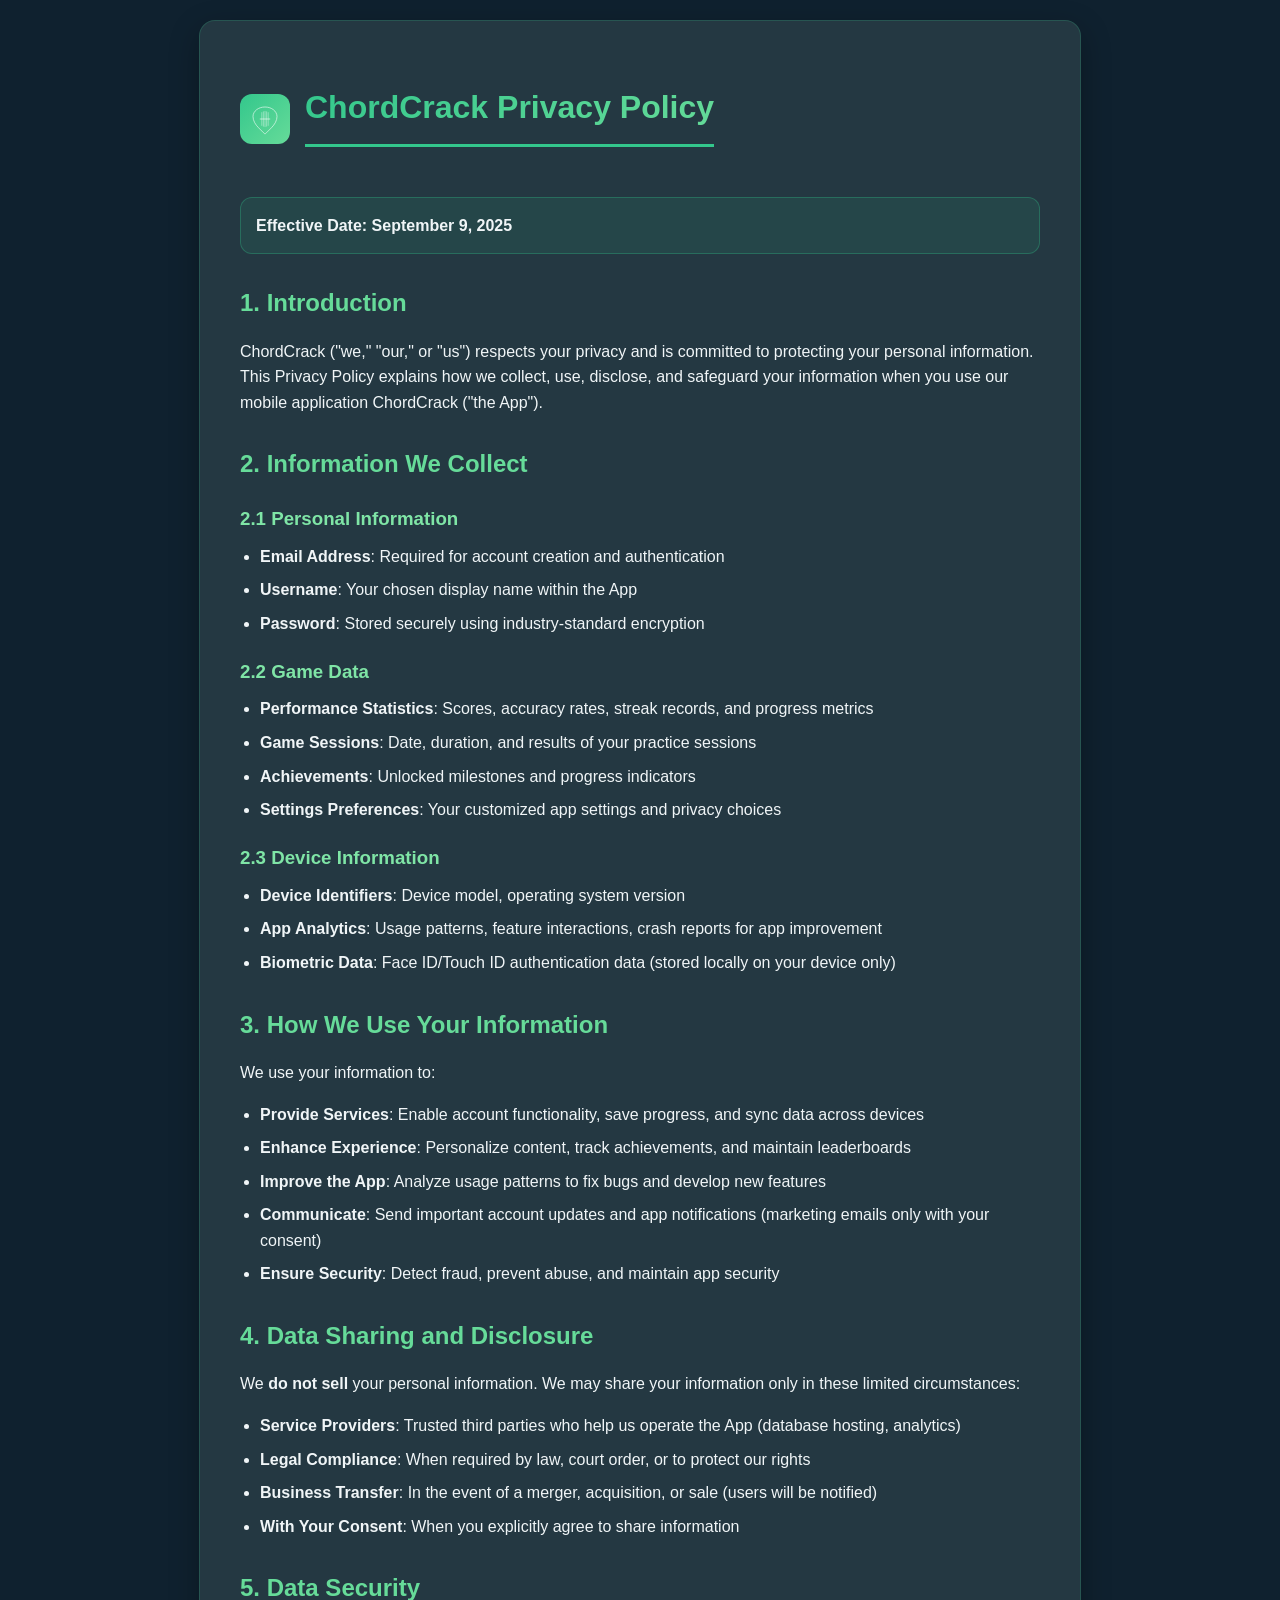
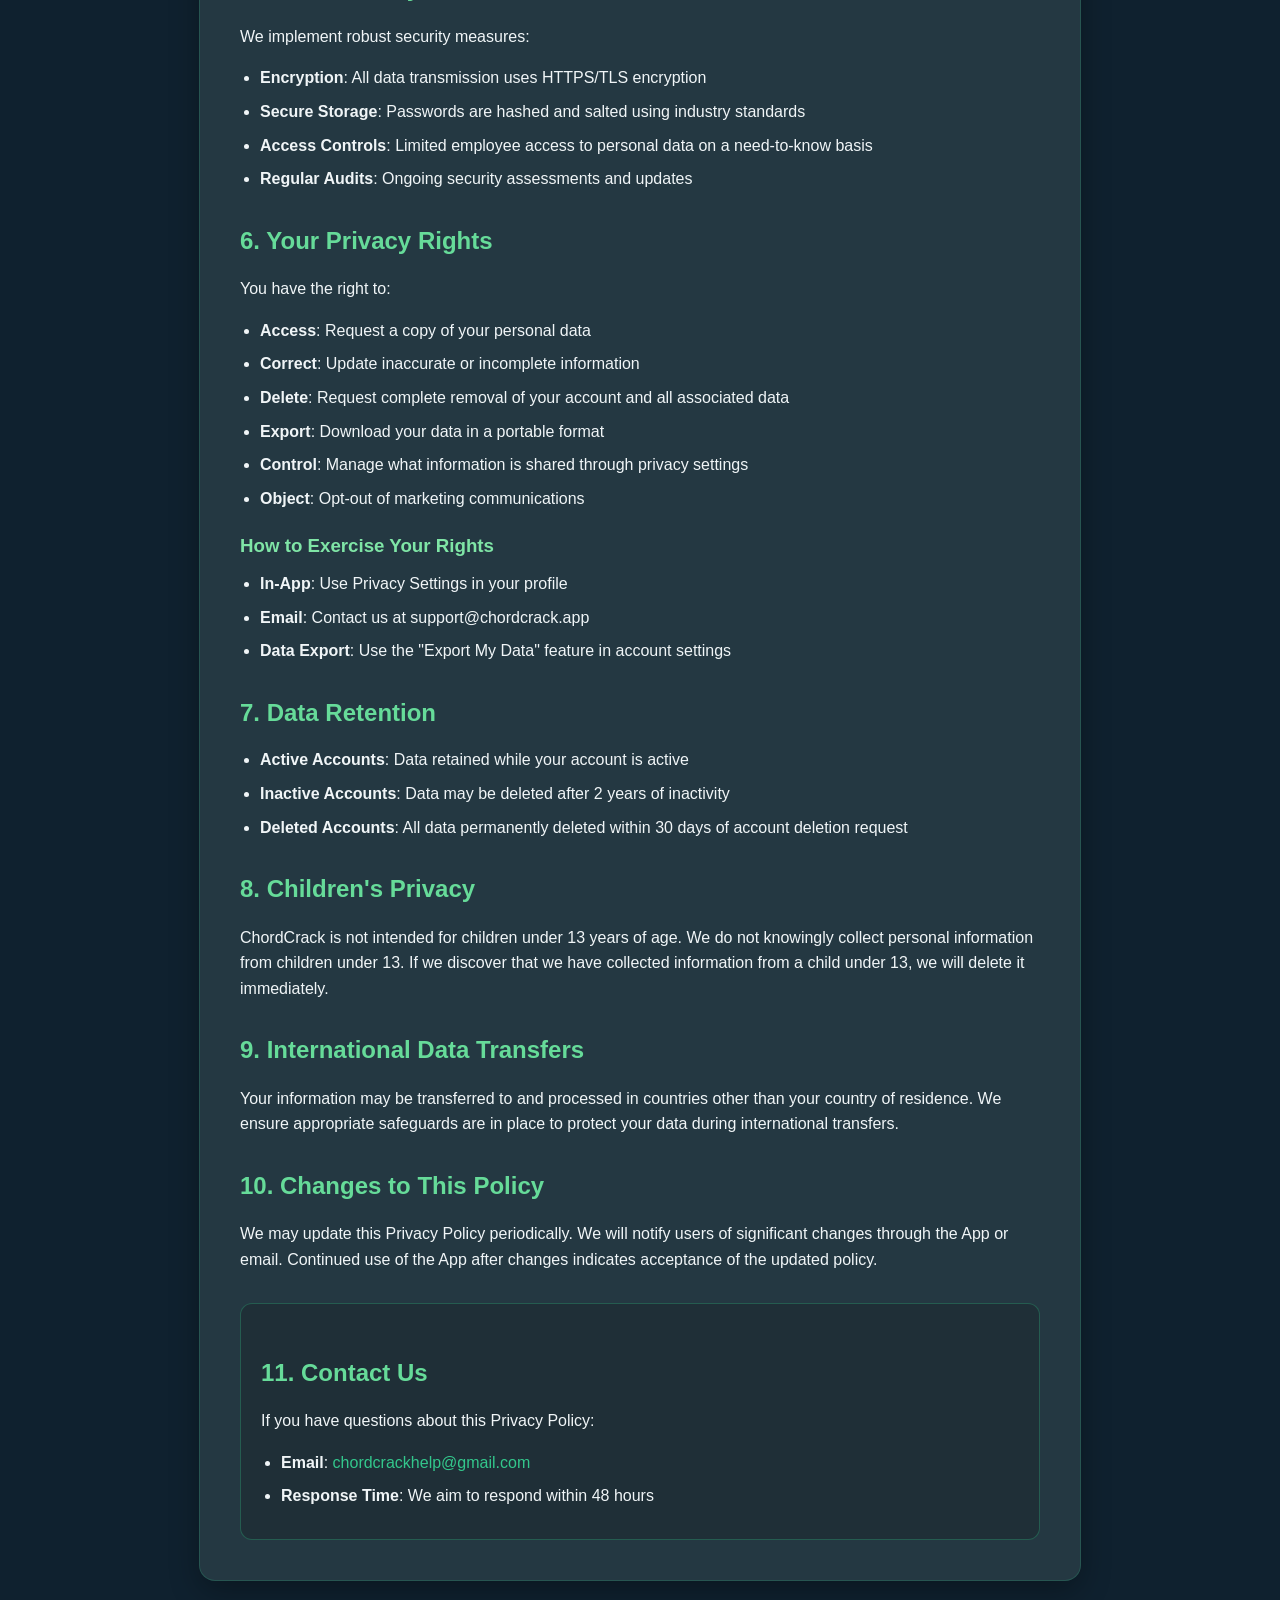
==== privacy.html @ 24ac5e33 "Update privacy.html" ====
<!DOCTYPE html>
<html lang="en">
<head>
    <meta charset="UTF-8">
    <meta name="viewport" content="width=device-width, initial-scale=1.0">
    <title>ChordCrack - Privacy Policy</title>
    <style>
        body {
            font-family: -apple-system, BlinkMacSystemFont, 'Segoe UI', Roboto, sans-serif;
            line-height: 1.6;
            margin: 0;
            padding: 20px;
            background-color: rgb(15, 33, 47);
            color: rgb(240, 245, 247);
        }
        .container {
            max-width: 800px;
            margin: 0 auto;
            background: rgb(36, 56, 66);
            padding: 40px;
            border-radius: 16px;
            box-shadow: 0 10px 30px rgba(0,0,0,0.3);
            border: 1px solid rgba(51, 199, 140, 0.2);
        }
        h1 {
            color: rgb(51, 199, 140);
            border-bottom: 3px solid rgb(51, 199, 140);
            padding-bottom: 10px;
            margin-bottom: 30px;
            background: linear-gradient(135deg, rgb(51, 199, 140), rgb(102, 219, 153));
            -webkit-background-clip: text;
            -webkit-text-fill-color: transparent;
            background-clip: text;
        }
        h2 {
            color: rgb(102, 219, 153);
            margin-top: 30px;
            margin-bottom: 15px;
        }
        h3 {
            color: rgb(127, 229, 166);
            margin-top: 20px;
            margin-bottom: 10px;
        }
        .effective-date {
            background-color: rgba(51, 199, 140, 0.1);
            border: 1px solid rgba(51, 199, 140, 0.3);
            padding: 15px;
            border-radius: 12px;
            margin-bottom: 30px;
            font-weight: 600;
        }
        ul {
            margin: 10px 0;
            padding-left: 20px;
        }
        li {
            margin: 8px 0;
        }
        .contact-info {
            background-color: rgba(30, 46, 53, 0.8);
            border: 1px solid rgba(51, 199, 140, 0.3);
            padding: 20px;
            border-radius: 12px;
            margin-top: 30px;
        }
        a {
            color: rgb(51, 199, 140);
            text-decoration: none;
            transition: color 0.2s ease;
        }
        a:hover {
            color: rgb(102, 219, 153);
            text-decoration: underline;
        }
        strong {
            color: rgb(240, 245, 247);
        }
        p {
            color: rgb(240, 245, 247);
        }
        .header-logo {
            display: flex;
            align-items: center;
            gap: 15px;
            margin-bottom: 20px;
        }
        .mini-logo {
            width: 50px;
            height: 50px;
            background: linear-gradient(135deg, rgb(51, 199, 140), rgb(102, 219, 153));
            border-radius: 12px;
            display: flex;
            align-items: center;
            justify-content: center;
            flex-shrink: 0;
        }
    </style>
</head>
<body>
    <div class="container">
        <div class="header-logo">
            <div class="mini-logo">
                <svg width="32" height="32" viewBox="0 0 400 400" fill="none" xmlns="http://www.w3.org/2000/svg">
                    <!-- Guitar pick outline -->
                    <path d="M200 50C120 50 50 100 50 170C50 220 80 270 120 310C140 330 160 350 180 370C190 380 195 385 200 385C205 385 210 380 220 370C240 350 260 330 280 310C320 270 350 220 350 170C350 100 280 50 200 50Z" 
                          stroke="rgba(255,255,255,0.9)" 
                          stroke-width="8" 
                          fill="none"/>
                    
                    <!-- Guitar strings -->
                    <line x1="160" y1="120" x2="160" y2="280" stroke="rgba(255,255,255,0.8)" stroke-width="6" stroke-linecap="round"/>
                    <line x1="180" y1="110" x2="180" y2="290" stroke="rgba(255,255,255,0.8)" stroke-width="6" stroke-linecap="round"/>
                    <line x1="200" y1="105" x2="200" y2="295" stroke="rgba(255,255,255,0.8)" stroke-width="6" stroke-linecap="round"/>
                    <line x1="220" y1="110" x2="220" y2="290" stroke="rgba(255,255,255,0.8)" stroke-width="6" stroke-linecap="round"/>
                    <line x1="240" y1="120" x2="240" y2="280" stroke="rgba(255,255,255,0.8)" stroke-width="6" stroke-linecap="round"/>
                    
                    <!-- Crossbar (fret) -->
                    <line x1="140" y1="200" x2="260" y2="200" stroke="rgba(255,255,255,0.9)" stroke-width="8" stroke-linecap="round"/>
                </svg>
            </div>
            <h1>ChordCrack Privacy Policy</h1>
        </div>
        
        <div class="effective-date">
            <strong>Effective Date:</strong> September 9, 2025
        </div>

        <h2>1. Introduction</h2>
        <p>ChordCrack ("we," "our," or "us") respects your privacy and is committed to protecting your personal information. This Privacy Policy explains how we collect, use, disclose, and safeguard your information when you use our mobile application ChordCrack ("the App").</p>

        <h2>2. Information We Collect</h2>

        <h3>2.1 Personal Information</h3>
        <ul>
            <li><strong>Email Address</strong>: Required for account creation and authentication</li>
            <li><strong>Username</strong>: Your chosen display name within the App</li>
            <li><strong>Password</strong>: Stored securely using industry-standard encryption</li>
        </ul>

        <h3>2.2 Game Data</h3>
        <ul>
            <li><strong>Performance Statistics</strong>: Scores, accuracy rates, streak records, and progress metrics</li>
            <li><strong>Game Sessions</strong>: Date, duration, and results of your practice sessions</li>
            <li><strong>Achievements</strong>: Unlocked milestones and progress indicators</li>
            <li><strong>Settings Preferences</strong>: Your customized app settings and privacy choices</li>
        </ul>

        <h3>2.3 Device Information</h3>
        <ul>
            <li><strong>Device Identifiers</strong>: Device model, operating system version</li>
            <li><strong>App Analytics</strong>: Usage patterns, feature interactions, crash reports for app improvement</li>
            <li><strong>Biometric Data</strong>: Face ID/Touch ID authentication data (stored locally on your device only)</li>
        </ul>

        <h2>3. How We Use Your Information</h2>
        <p>We use your information to:</p>
        <ul>
            <li><strong>Provide Services</strong>: Enable account functionality, save progress, and sync data across devices</li>
            <li><strong>Enhance Experience</strong>: Personalize content, track achievements, and maintain leaderboards</li>
            <li><strong>Improve the App</strong>: Analyze usage patterns to fix bugs and develop new features</li>
            <li><strong>Communicate</strong>: Send important account updates and app notifications (marketing emails only with your consent)</li>
            <li><strong>Ensure Security</strong>: Detect fraud, prevent abuse, and maintain app security</li>
        </ul>

        <h2>4. Data Sharing and Disclosure</h2>
        <p>We <strong>do not sell</strong> your personal information. We may share your information only in these limited circumstances:</p>
        <ul>
            <li><strong>Service Providers</strong>: Trusted third parties who help us operate the App (database hosting, analytics)</li>
            <li><strong>Legal Compliance</strong>: When required by law, court order, or to protect our rights</li>
            <li><strong>Business Transfer</strong>: In the event of a merger, acquisition, or sale (users will be notified)</li>
            <li><strong>With Your Consent</strong>: When you explicitly agree to share information</li>
        </ul>

        <h2>5. Data Security</h2>
        <p>We implement robust security measures:</p>
        <ul>
            <li><strong>Encryption</strong>: All data transmission uses HTTPS/TLS encryption</li>
            <li><strong>Secure Storage</strong>: Passwords are hashed and salted using industry standards</li>
            <li><strong>Access Controls</strong>: Limited employee access to personal data on a need-to-know basis</li>
            <li><strong>Regular Audits</strong>: Ongoing security assessments and updates</li>
        </ul>

        <h2>6. Your Privacy Rights</h2>
        <p>You have the right to:</p>
        <ul>
            <li><strong>Access</strong>: Request a copy of your personal data</li>
            <li><strong>Correct</strong>: Update inaccurate or incomplete information</li>
            <li><strong>Delete</strong>: Request complete removal of your account and all associated data</li>
            <li><strong>Export</strong>: Download your data in a portable format</li>
            <li><strong>Control</strong>: Manage what information is shared through privacy settings</li>
            <li><strong>Object</strong>: Opt-out of marketing communications</li>
        </ul>

        <h3>How to Exercise Your Rights</h3>
        <ul>
            <li><strong>In-App</strong>: Use Privacy Settings in your profile</li>
            <li><strong>Email</strong>: Contact us at support@chordcrack.app</li>
            <li><strong>Data Export</strong>: Use the "Export My Data" feature in account settings</li>
        </ul>

        <h2>7. Data Retention</h2>
        <ul>
            <li><strong>Active Accounts</strong>: Data retained while your account is active</li>
            <li><strong>Inactive Accounts</strong>: Data may be deleted after 2 years of inactivity</li>
            <li><strong>Deleted Accounts</strong>: All data permanently deleted within 30 days of account deletion request</li>
        </ul>

        <h2>8. Children's Privacy</h2>
        <p>ChordCrack is not intended for children under 13 years of age. We do not knowingly collect personal information from children under 13. If we discover that we have collected information from a child under 13, we will delete it immediately.</p>

        <h2>9. International Data Transfers</h2>
        <p>Your information may be transferred to and processed in countries other than your country of residence. We ensure appropriate safeguards are in place to protect your data during international transfers.</p>

        <h2>10. Changes to This Policy</h2>
        <p>We may update this Privacy Policy periodically. We will notify users of significant changes through the App or email. Continued use of the App after changes indicates acceptance of the updated policy.</p>

        <div class="contact-info">
            <h2>11. Contact Us</h2>
            <p>If you have questions about this Privacy Policy:</p>
            <ul>
                <li><strong>Email</strong>: <a href="mailto:chordcrackhelp@gmail.com">chordcrackhelp@gmail.com</a></li>
                <li><strong>Response Time</strong>: We aim to respond within 48 hours</li>
            </ul>
        </div>
    </div>
</body>
</html>
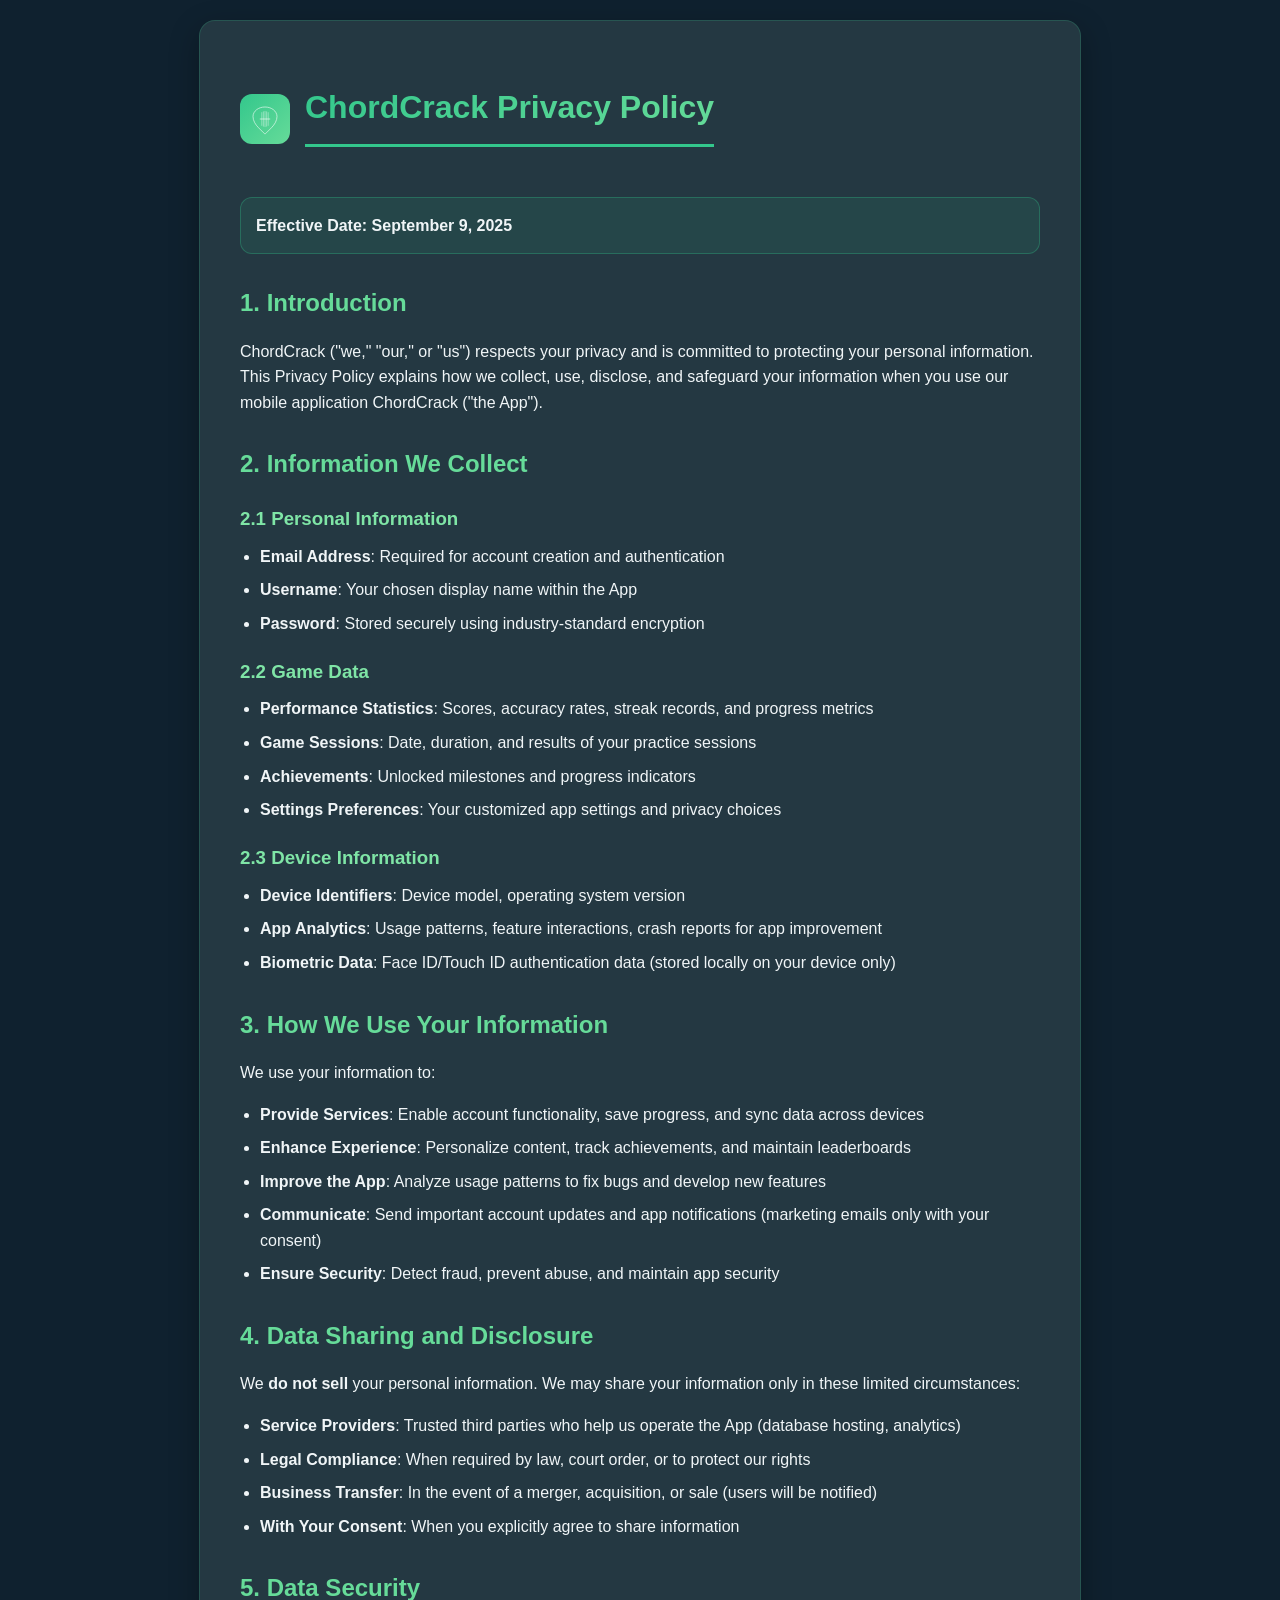
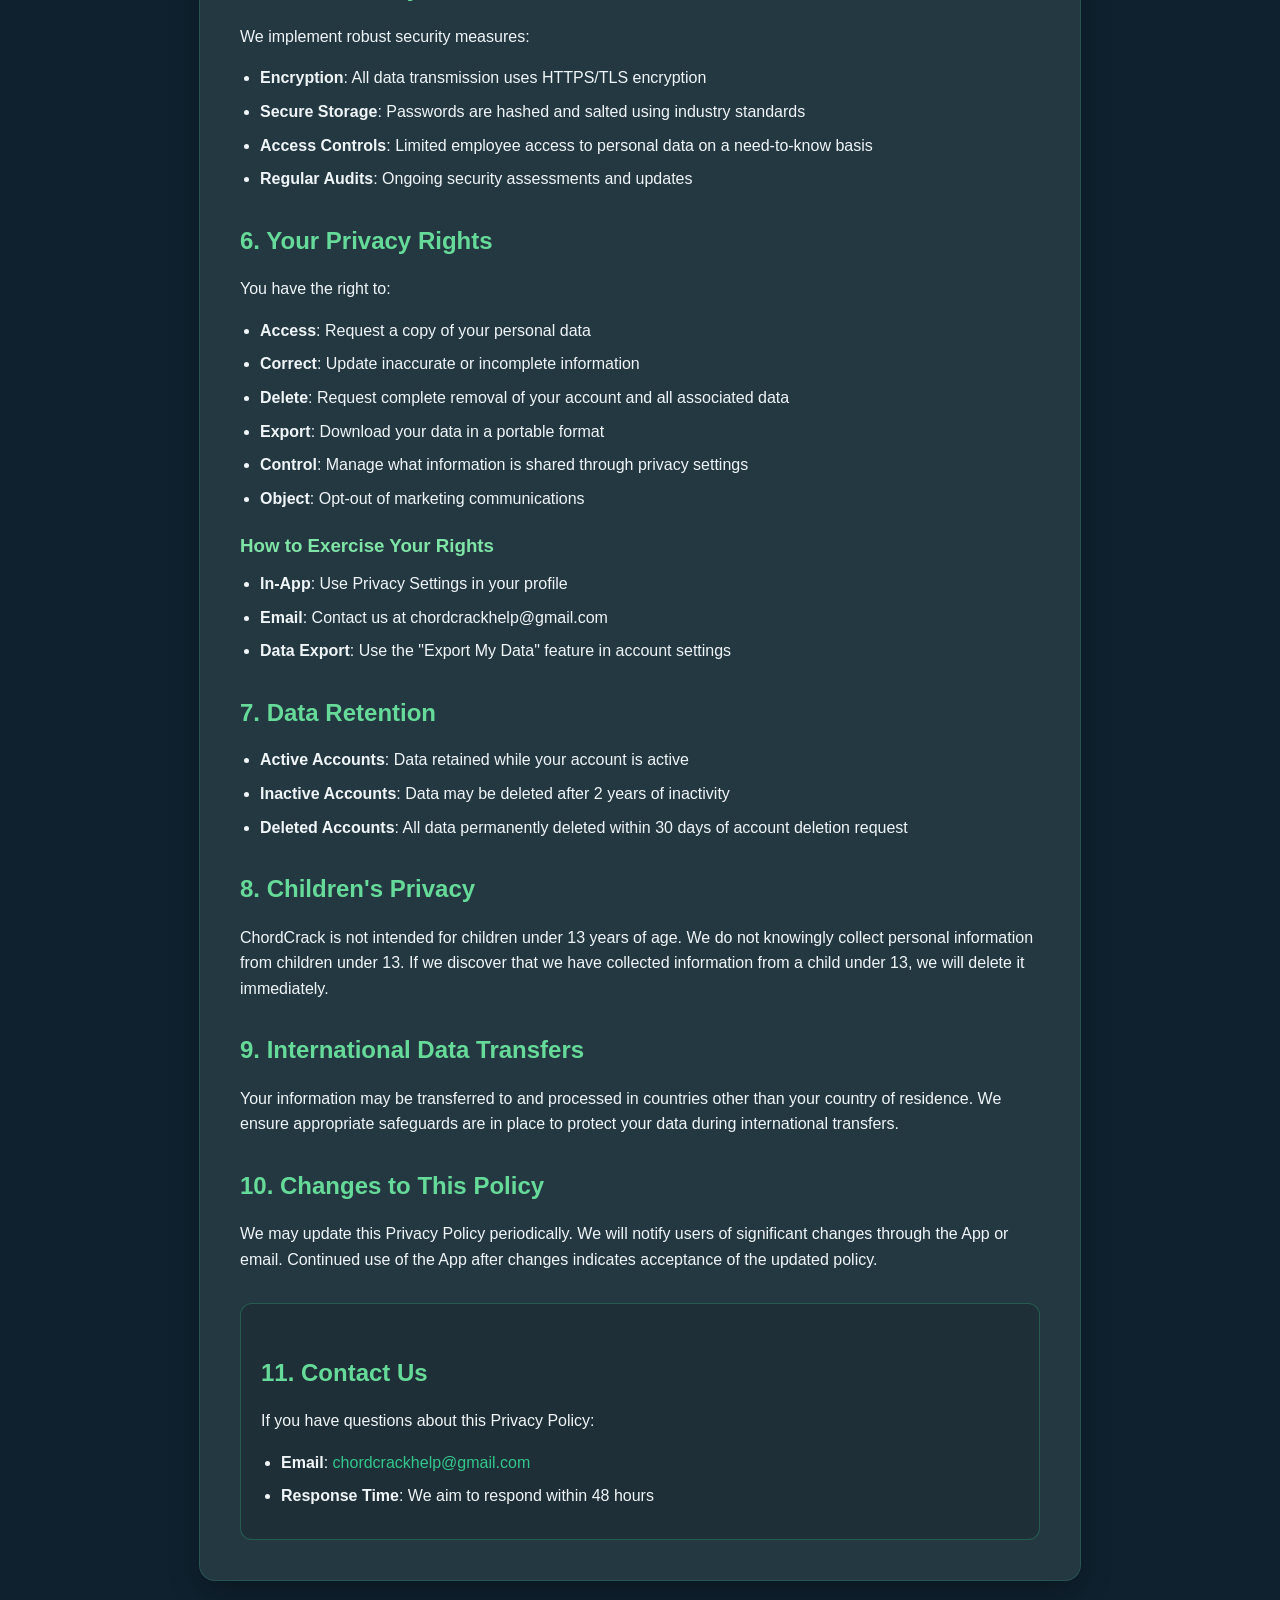
==== commit 905b2dec: "Update privacy.html" ====
--- a/privacy.html
+++ b/privacy.html
@@ -195,7 +195,7 @@
         <h3>How to Exercise Your Rights</h3>
         <ul>
             <li><strong>In-App</strong>: Use Privacy Settings in your profile</li>
-            <li><strong>Email</strong>: Contact us at support@chordcrack.app</li>
+            <li><strong>Email</strong>: Contact us at chordcrackhelp@gmail.com</li>
             <li><strong>Data Export</strong>: Use the "Export My Data" feature in account settings</li>
         </ul>
 
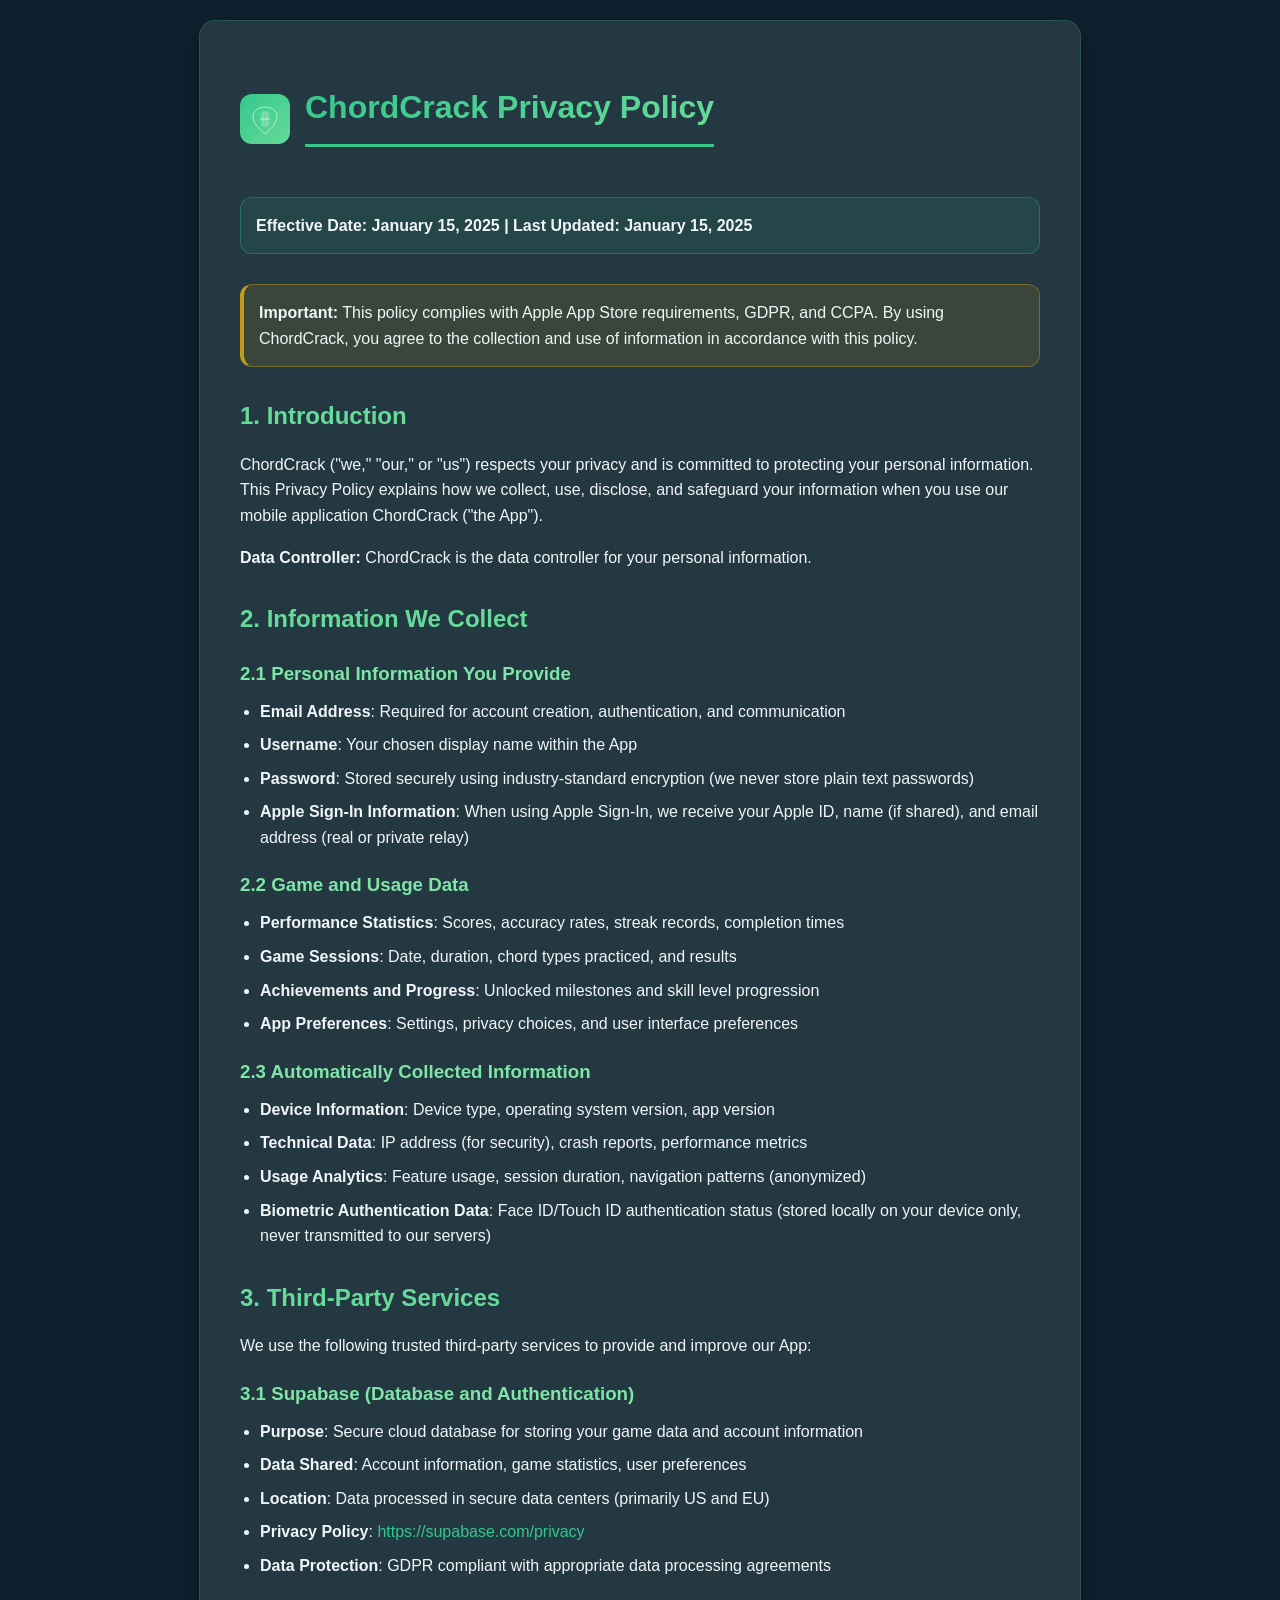
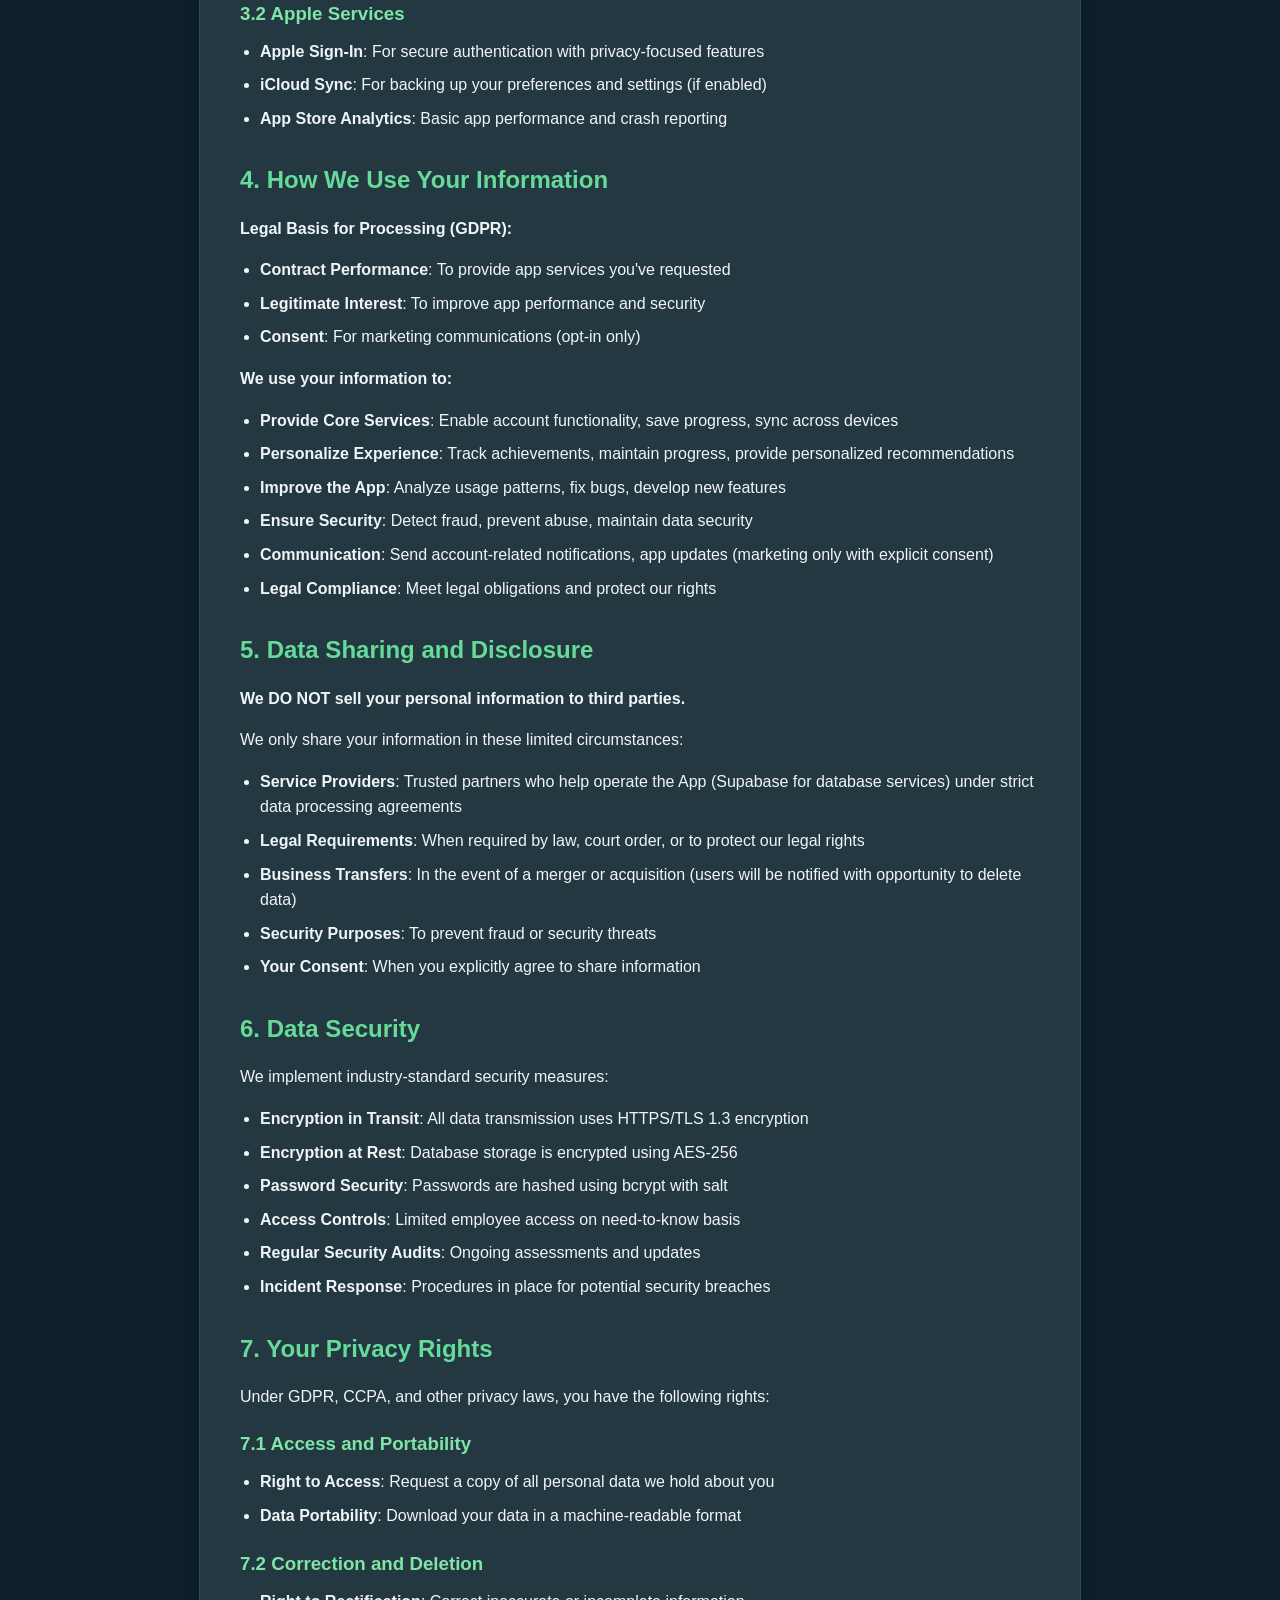
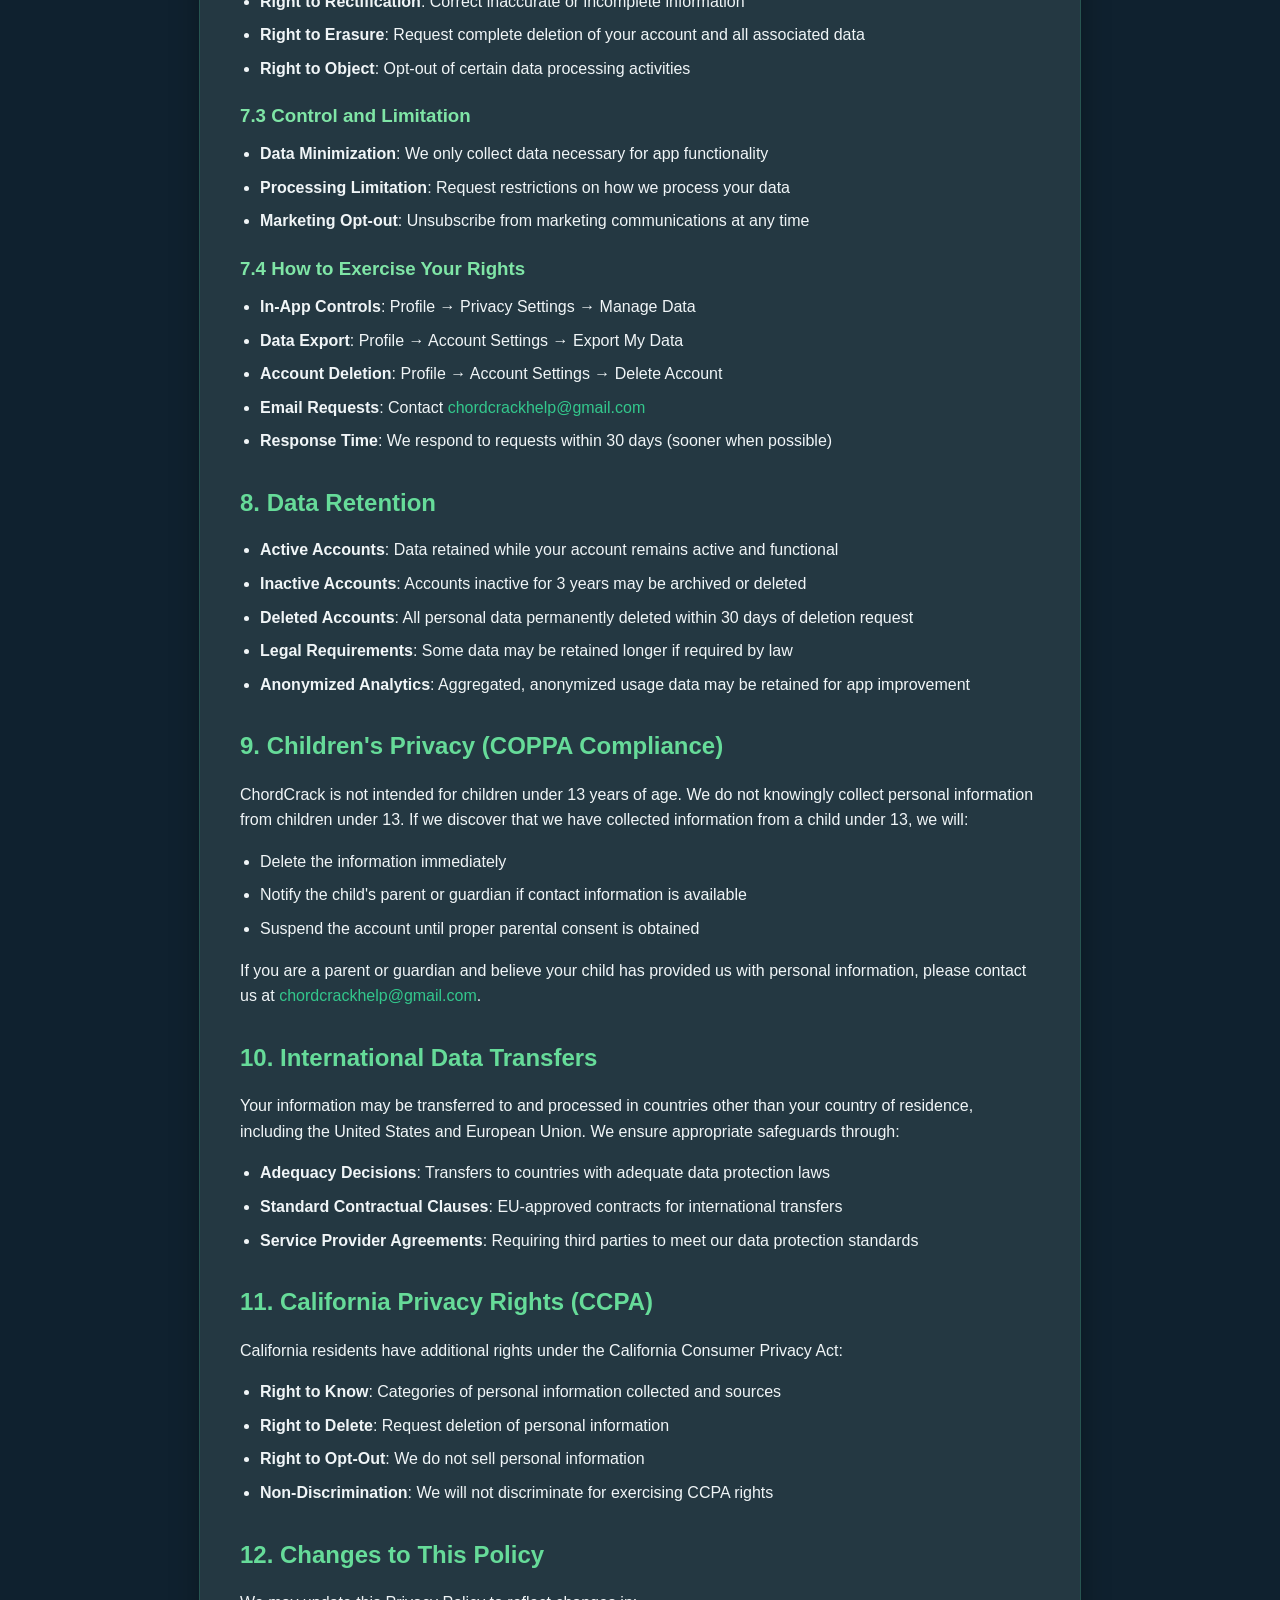
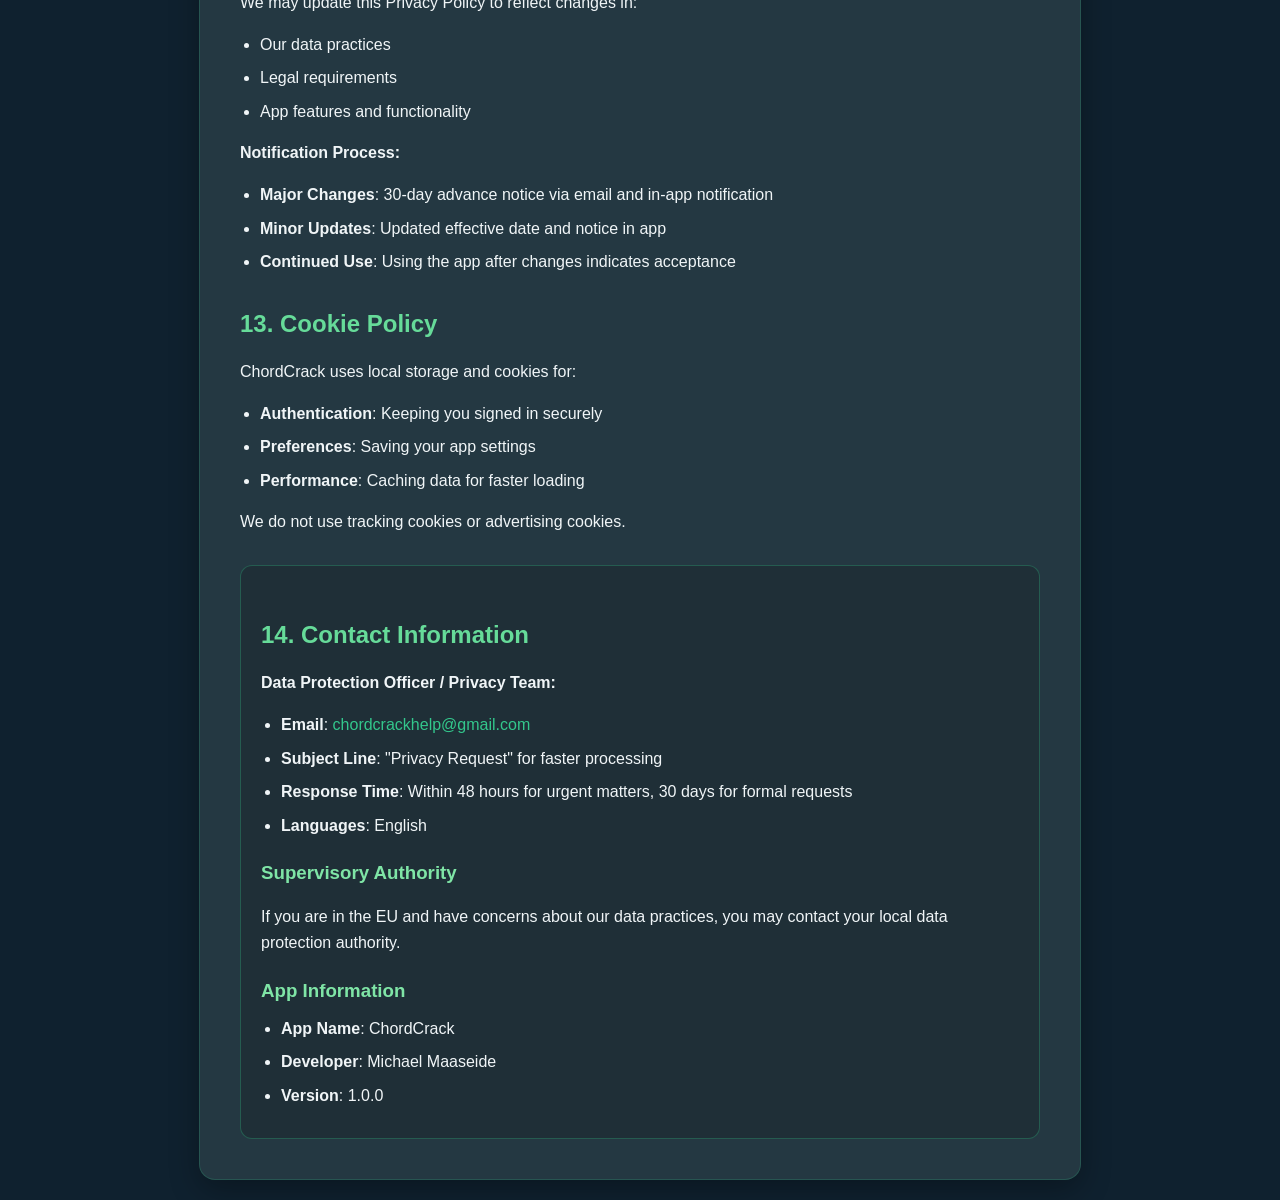
==== commit f46b98b3: "Update privacy.html" ====
--- a/privacy.html
+++ b/privacy.html
@@ -63,6 +63,14 @@
             padding: 20px;
             border-radius: 12px;
             margin-top: 30px;
+        }
+        .important-notice {
+            background-color: rgba(255, 193, 7, 0.1);
+            border: 1px solid rgba(255, 193, 7, 0.3);
+            padding: 15px;
+            border-radius: 12px;
+            margin: 20px 0;
+            border-left: 4px solid rgba(255, 193, 7, 0.7);
         }
         a {
             color: rgb(51, 199, 140);
@@ -123,104 +131,211 @@
         </div>
         
         <div class="effective-date">
-            <strong>Effective Date:</strong> September 9, 2025
+            <strong>Effective Date:</strong> January 15, 2025 | <strong>Last Updated:</strong> January 15, 2025
+        </div>
+
+        <div class="important-notice">
+            <strong>Important:</strong> This policy complies with Apple App Store requirements, GDPR, and CCPA. By using ChordCrack, you agree to the collection and use of information in accordance with this policy.
         </div>
 
         <h2>1. Introduction</h2>
         <p>ChordCrack ("we," "our," or "us") respects your privacy and is committed to protecting your personal information. This Privacy Policy explains how we collect, use, disclose, and safeguard your information when you use our mobile application ChordCrack ("the App").</p>
+        <p><strong>Data Controller:</strong> ChordCrack is the data controller for your personal information.</p>
 
         <h2>2. Information We Collect</h2>
 
-        <h3>2.1 Personal Information</h3>
-        <ul>
-            <li><strong>Email Address</strong>: Required for account creation and authentication</li>
+        <h3>2.1 Personal Information You Provide</h3>
+        <ul>
+            <li><strong>Email Address</strong>: Required for account creation, authentication, and communication</li>
             <li><strong>Username</strong>: Your chosen display name within the App</li>
-            <li><strong>Password</strong>: Stored securely using industry-standard encryption</li>
-        </ul>
-
-        <h3>2.2 Game Data</h3>
-        <ul>
-            <li><strong>Performance Statistics</strong>: Scores, accuracy rates, streak records, and progress metrics</li>
-            <li><strong>Game Sessions</strong>: Date, duration, and results of your practice sessions</li>
-            <li><strong>Achievements</strong>: Unlocked milestones and progress indicators</li>
-            <li><strong>Settings Preferences</strong>: Your customized app settings and privacy choices</li>
-        </ul>
-
-        <h3>2.3 Device Information</h3>
-        <ul>
-            <li><strong>Device Identifiers</strong>: Device model, operating system version</li>
-            <li><strong>App Analytics</strong>: Usage patterns, feature interactions, crash reports for app improvement</li>
-            <li><strong>Biometric Data</strong>: Face ID/Touch ID authentication data (stored locally on your device only)</li>
-        </ul>
-
-        <h2>3. How We Use Your Information</h2>
-        <p>We use your information to:</p>
-        <ul>
-            <li><strong>Provide Services</strong>: Enable account functionality, save progress, and sync data across devices</li>
-            <li><strong>Enhance Experience</strong>: Personalize content, track achievements, and maintain leaderboards</li>
-            <li><strong>Improve the App</strong>: Analyze usage patterns to fix bugs and develop new features</li>
-            <li><strong>Communicate</strong>: Send important account updates and app notifications (marketing emails only with your consent)</li>
-            <li><strong>Ensure Security</strong>: Detect fraud, prevent abuse, and maintain app security</li>
-        </ul>
-
-        <h2>4. Data Sharing and Disclosure</h2>
-        <p>We <strong>do not sell</strong> your personal information. We may share your information only in these limited circumstances:</p>
-        <ul>
-            <li><strong>Service Providers</strong>: Trusted third parties who help us operate the App (database hosting, analytics)</li>
-            <li><strong>Legal Compliance</strong>: When required by law, court order, or to protect our rights</li>
-            <li><strong>Business Transfer</strong>: In the event of a merger, acquisition, or sale (users will be notified)</li>
-            <li><strong>With Your Consent</strong>: When you explicitly agree to share information</li>
-        </ul>
-
-        <h2>5. Data Security</h2>
-        <p>We implement robust security measures:</p>
-        <ul>
-            <li><strong>Encryption</strong>: All data transmission uses HTTPS/TLS encryption</li>
-            <li><strong>Secure Storage</strong>: Passwords are hashed and salted using industry standards</li>
-            <li><strong>Access Controls</strong>: Limited employee access to personal data on a need-to-know basis</li>
-            <li><strong>Regular Audits</strong>: Ongoing security assessments and updates</li>
-        </ul>
-
-        <h2>6. Your Privacy Rights</h2>
-        <p>You have the right to:</p>
-        <ul>
-            <li><strong>Access</strong>: Request a copy of your personal data</li>
-            <li><strong>Correct</strong>: Update inaccurate or incomplete information</li>
-            <li><strong>Delete</strong>: Request complete removal of your account and all associated data</li>
-            <li><strong>Export</strong>: Download your data in a portable format</li>
-            <li><strong>Control</strong>: Manage what information is shared through privacy settings</li>
-            <li><strong>Object</strong>: Opt-out of marketing communications</li>
-        </ul>
-
-        <h3>How to Exercise Your Rights</h3>
-        <ul>
-            <li><strong>In-App</strong>: Use Privacy Settings in your profile</li>
-            <li><strong>Email</strong>: Contact us at chordcrackhelp@gmail.com</li>
-            <li><strong>Data Export</strong>: Use the "Export My Data" feature in account settings</li>
-        </ul>
-
-        <h2>7. Data Retention</h2>
-        <ul>
-            <li><strong>Active Accounts</strong>: Data retained while your account is active</li>
-            <li><strong>Inactive Accounts</strong>: Data may be deleted after 2 years of inactivity</li>
-            <li><strong>Deleted Accounts</strong>: All data permanently deleted within 30 days of account deletion request</li>
-        </ul>
-
-        <h2>8. Children's Privacy</h2>
-        <p>ChordCrack is not intended for children under 13 years of age. We do not knowingly collect personal information from children under 13. If we discover that we have collected information from a child under 13, we will delete it immediately.</p>
-
-        <h2>9. International Data Transfers</h2>
-        <p>Your information may be transferred to and processed in countries other than your country of residence. We ensure appropriate safeguards are in place to protect your data during international transfers.</p>
-
-        <h2>10. Changes to This Policy</h2>
-        <p>We may update this Privacy Policy periodically. We will notify users of significant changes through the App or email. Continued use of the App after changes indicates acceptance of the updated policy.</p>
+            <li><strong>Password</strong>: Stored securely using industry-standard encryption (we never store plain text passwords)</li>
+            <li><strong>Apple Sign-In Information</strong>: When using Apple Sign-In, we receive your Apple ID, name (if shared), and email address (real or private relay)</li>
+        </ul>
+
+        <h3>2.2 Game and Usage Data</h3>
+        <ul>
+            <li><strong>Performance Statistics</strong>: Scores, accuracy rates, streak records, completion times</li>
+            <li><strong>Game Sessions</strong>: Date, duration, chord types practiced, and results</li>
+            <li><strong>Achievements and Progress</strong>: Unlocked milestones and skill level progression</li>
+            <li><strong>App Preferences</strong>: Settings, privacy choices, and user interface preferences</li>
+        </ul>
+
+        <h3>2.3 Automatically Collected Information</h3>
+        <ul>
+            <li><strong>Device Information</strong>: Device type, operating system version, app version</li>
+            <li><strong>Technical Data</strong>: IP address (for security), crash reports, performance metrics</li>
+            <li><strong>Usage Analytics</strong>: Feature usage, session duration, navigation patterns (anonymized)</li>
+            <li><strong>Biometric Authentication Data</strong>: Face ID/Touch ID authentication status (stored locally on your device only, never transmitted to our servers)</li>
+        </ul>
+
+        <h2>3. Third-Party Services</h2>
+        <p>We use the following trusted third-party services to provide and improve our App:</p>
+
+        <h3>3.1 Supabase (Database and Authentication)</h3>
+        <ul>
+            <li><strong>Purpose</strong>: Secure cloud database for storing your game data and account information</li>
+            <li><strong>Data Shared</strong>: Account information, game statistics, user preferences</li>
+            <li><strong>Location</strong>: Data processed in secure data centers (primarily US and EU)</li>
+            <li><strong>Privacy Policy</strong>: <a href="https://supabase.com/privacy" target="_blank">https://supabase.com/privacy</a></li>
+            <li><strong>Data Protection</strong>: GDPR compliant with appropriate data processing agreements</li>
+        </ul>
+
+        <h3>3.2 Apple Services</h3>
+        <ul>
+            <li><strong>Apple Sign-In</strong>: For secure authentication with privacy-focused features</li>
+            <li><strong>iCloud Sync</strong>: For backing up your preferences and settings (if enabled)</li>
+            <li><strong>App Store Analytics</strong>: Basic app performance and crash reporting</li>
+        </ul>
+
+        <h2>4. How We Use Your Information</h2>
+        <p><strong>Legal Basis for Processing (GDPR):</strong></p>
+        <ul>
+            <li><strong>Contract Performance</strong>: To provide app services you've requested</li>
+            <li><strong>Legitimate Interest</strong>: To improve app performance and security</li>
+            <li><strong>Consent</strong>: For marketing communications (opt-in only)</li>
+        </ul>
+
+        <p><strong>We use your information to:</strong></p>
+        <ul>
+            <li><strong>Provide Core Services</strong>: Enable account functionality, save progress, sync across devices</li>
+            <li><strong>Personalize Experience</strong>: Track achievements, maintain progress, provide personalized recommendations</li>
+            <li><strong>Improve the App</strong>: Analyze usage patterns, fix bugs, develop new features</li>
+            <li><strong>Ensure Security</strong>: Detect fraud, prevent abuse, maintain data security</li>
+            <li><strong>Communication</strong>: Send account-related notifications, app updates (marketing only with explicit consent)</li>
+            <li><strong>Legal Compliance</strong>: Meet legal obligations and protect our rights</li>
+        </ul>
+
+        <h2>5. Data Sharing and Disclosure</h2>
+        <p><strong>We DO NOT sell your personal information to third parties.</strong></p>
+        <p>We only share your information in these limited circumstances:</p>
+
+        <ul>
+            <li><strong>Service Providers</strong>: Trusted partners who help operate the App (Supabase for database services) under strict data processing agreements</li>
+            <li><strong>Legal Requirements</strong>: When required by law, court order, or to protect our legal rights</li>
+            <li><strong>Business Transfers</strong>: In the event of a merger or acquisition (users will be notified with opportunity to delete data)</li>
+            <li><strong>Security Purposes</strong>: To prevent fraud or security threats</li>
+            <li><strong>Your Consent</strong>: When you explicitly agree to share information</li>
+        </ul>
+
+        <h2>6. Data Security</h2>
+        <p>We implement industry-standard security measures:</p>
+        <ul>
+            <li><strong>Encryption in Transit</strong>: All data transmission uses HTTPS/TLS 1.3 encryption</li>
+            <li><strong>Encryption at Rest</strong>: Database storage is encrypted using AES-256</li>
+            <li><strong>Password Security</strong>: Passwords are hashed using bcrypt with salt</li>
+            <li><strong>Access Controls</strong>: Limited employee access on need-to-know basis</li>
+            <li><strong>Regular Security Audits</strong>: Ongoing assessments and updates</li>
+            <li><strong>Incident Response</strong>: Procedures in place for potential security breaches</li>
+        </ul>
+
+        <h2>7. Your Privacy Rights</h2>
+        <p>Under GDPR, CCPA, and other privacy laws, you have the following rights:</p>
+
+        <h3>7.1 Access and Portability</h3>
+        <ul>
+            <li><strong>Right to Access</strong>: Request a copy of all personal data we hold about you</li>
+            <li><strong>Data Portability</strong>: Download your data in a machine-readable format</li>
+        </ul>
+
+        <h3>7.2 Correction and Deletion</h3>
+        <ul>
+            <li><strong>Right to Rectification</strong>: Correct inaccurate or incomplete information</li>
+            <li><strong>Right to Erasure</strong>: Request complete deletion of your account and all associated data</li>
+            <li><strong>Right to Object</strong>: Opt-out of certain data processing activities</li>
+        </ul>
+
+        <h3>7.3 Control and Limitation</h3>
+        <ul>
+            <li><strong>Data Minimization</strong>: We only collect data necessary for app functionality</li>
+            <li><strong>Processing Limitation</strong>: Request restrictions on how we process your data</li>
+            <li><strong>Marketing Opt-out</strong>: Unsubscribe from marketing communications at any time</li>
+        </ul>
+
+        <h3>7.4 How to Exercise Your Rights</h3>
+        <ul>
+            <li><strong>In-App Controls</strong>: Profile → Privacy Settings → Manage Data</li>
+            <li><strong>Data Export</strong>: Profile → Account Settings → Export My Data</li>
+            <li><strong>Account Deletion</strong>: Profile → Account Settings → Delete Account</li>
+            <li><strong>Email Requests</strong>: Contact <a href="mailto:chordcrackhelp@gmail.com">chordcrackhelp@gmail.com</a></li>
+            <li><strong>Response Time</strong>: We respond to requests within 30 days (sooner when possible)</li>
+        </ul>
+
+        <h2>8. Data Retention</h2>
+        <ul>
+            <li><strong>Active Accounts</strong>: Data retained while your account remains active and functional</li>
+            <li><strong>Inactive Accounts</strong>: Accounts inactive for 3 years may be archived or deleted</li>
+            <li><strong>Deleted Accounts</strong>: All personal data permanently deleted within 30 days of deletion request</li>
+            <li><strong>Legal Requirements</strong>: Some data may be retained longer if required by law</li>
+            <li><strong>Anonymized Analytics</strong>: Aggregated, anonymized usage data may be retained for app improvement</li>
+        </ul>
+
+        <h2>9. Children's Privacy (COPPA Compliance)</h2>
+        <p>ChordCrack is not intended for children under 13 years of age. We do not knowingly collect personal information from children under 13. If we discover that we have collected information from a child under 13, we will:</p>
+        <ul>
+            <li>Delete the information immediately</li>
+            <li>Notify the child's parent or guardian if contact information is available</li>
+            <li>Suspend the account until proper parental consent is obtained</li>
+        </ul>
+        <p>If you are a parent or guardian and believe your child has provided us with personal information, please contact us at <a href="mailto:chordcrackhelp@gmail.com">chordcrackhelp@gmail.com</a>.</p>
+
+        <h2>10. International Data Transfers</h2>
+        <p>Your information may be transferred to and processed in countries other than your country of residence, including the United States and European Union. We ensure appropriate safeguards through:</p>
+        <ul>
+            <li><strong>Adequacy Decisions</strong>: Transfers to countries with adequate data protection laws</li>
+            <li><strong>Standard Contractual Clauses</strong>: EU-approved contracts for international transfers</li>
+            <li><strong>Service Provider Agreements</strong>: Requiring third parties to meet our data protection standards</li>
+        </ul>
+
+        <h2>11. California Privacy Rights (CCPA)</h2>
+        <p>California residents have additional rights under the California Consumer Privacy Act:</p>
+        <ul>
+            <li><strong>Right to Know</strong>: Categories of personal information collected and sources</li>
+            <li><strong>Right to Delete</strong>: Request deletion of personal information</li>
+            <li><strong>Right to Opt-Out</strong>: We do not sell personal information</li>
+            <li><strong>Non-Discrimination</strong>: We will not discriminate for exercising CCPA rights</li>
+        </ul>
+
+        <h2>12. Changes to This Policy</h2>
+        <p>We may update this Privacy Policy to reflect changes in:</p>
+        <ul>
+            <li>Our data practices</li>
+            <li>Legal requirements</li>
+            <li>App features and functionality</li>
+        </ul>
+        <p><strong>Notification Process:</strong></p>
+        <ul>
+            <li><strong>Major Changes</strong>: 30-day advance notice via email and in-app notification</li>
+            <li><strong>Minor Updates</strong>: Updated effective date and notice in app</li>
+            <li><strong>Continued Use</strong>: Using the app after changes indicates acceptance</li>
+        </ul>
+
+        <h2>13. Cookie Policy</h2>
+        <p>ChordCrack uses local storage and cookies for:</p>
+        <ul>
+            <li><strong>Authentication</strong>: Keeping you signed in securely</li>
+            <li><strong>Preferences</strong>: Saving your app settings</li>
+            <li><strong>Performance</strong>: Caching data for faster loading</li>
+        </ul>
+        <p>We do not use tracking cookies or advertising cookies.</p>
 
         <div class="contact-info">
-            <h2>11. Contact Us</h2>
-            <p>If you have questions about this Privacy Policy:</p>
+            <h2>14. Contact Information</h2>
+            <p><strong>Data Protection Officer / Privacy Team:</strong></p>
             <ul>
                 <li><strong>Email</strong>: <a href="mailto:chordcrackhelp@gmail.com">chordcrackhelp@gmail.com</a></li>
-                <li><strong>Response Time</strong>: We aim to respond within 48 hours</li>
+                <li><strong>Subject Line</strong>: "Privacy Request" for faster processing</li>
+                <li><strong>Response Time</strong>: Within 48 hours for urgent matters, 30 days for formal requests</li>
+                <li><strong>Languages</strong>: English</li>
+            </ul>
+
+            <h3>Supervisory Authority</h3>
+            <p>If you are in the EU and have concerns about our data practices, you may contact your local data protection authority.</p>
+
+            <h3>App Information</h3>
+            <ul>
+                <li><strong>App Name</strong>: ChordCrack</li>
+                <li><strong>Developer</strong>: Michael Maaseide</li>
+                <li><strong>Version</strong>: 1.0.0</li>
             </ul>
         </div>
     </div>
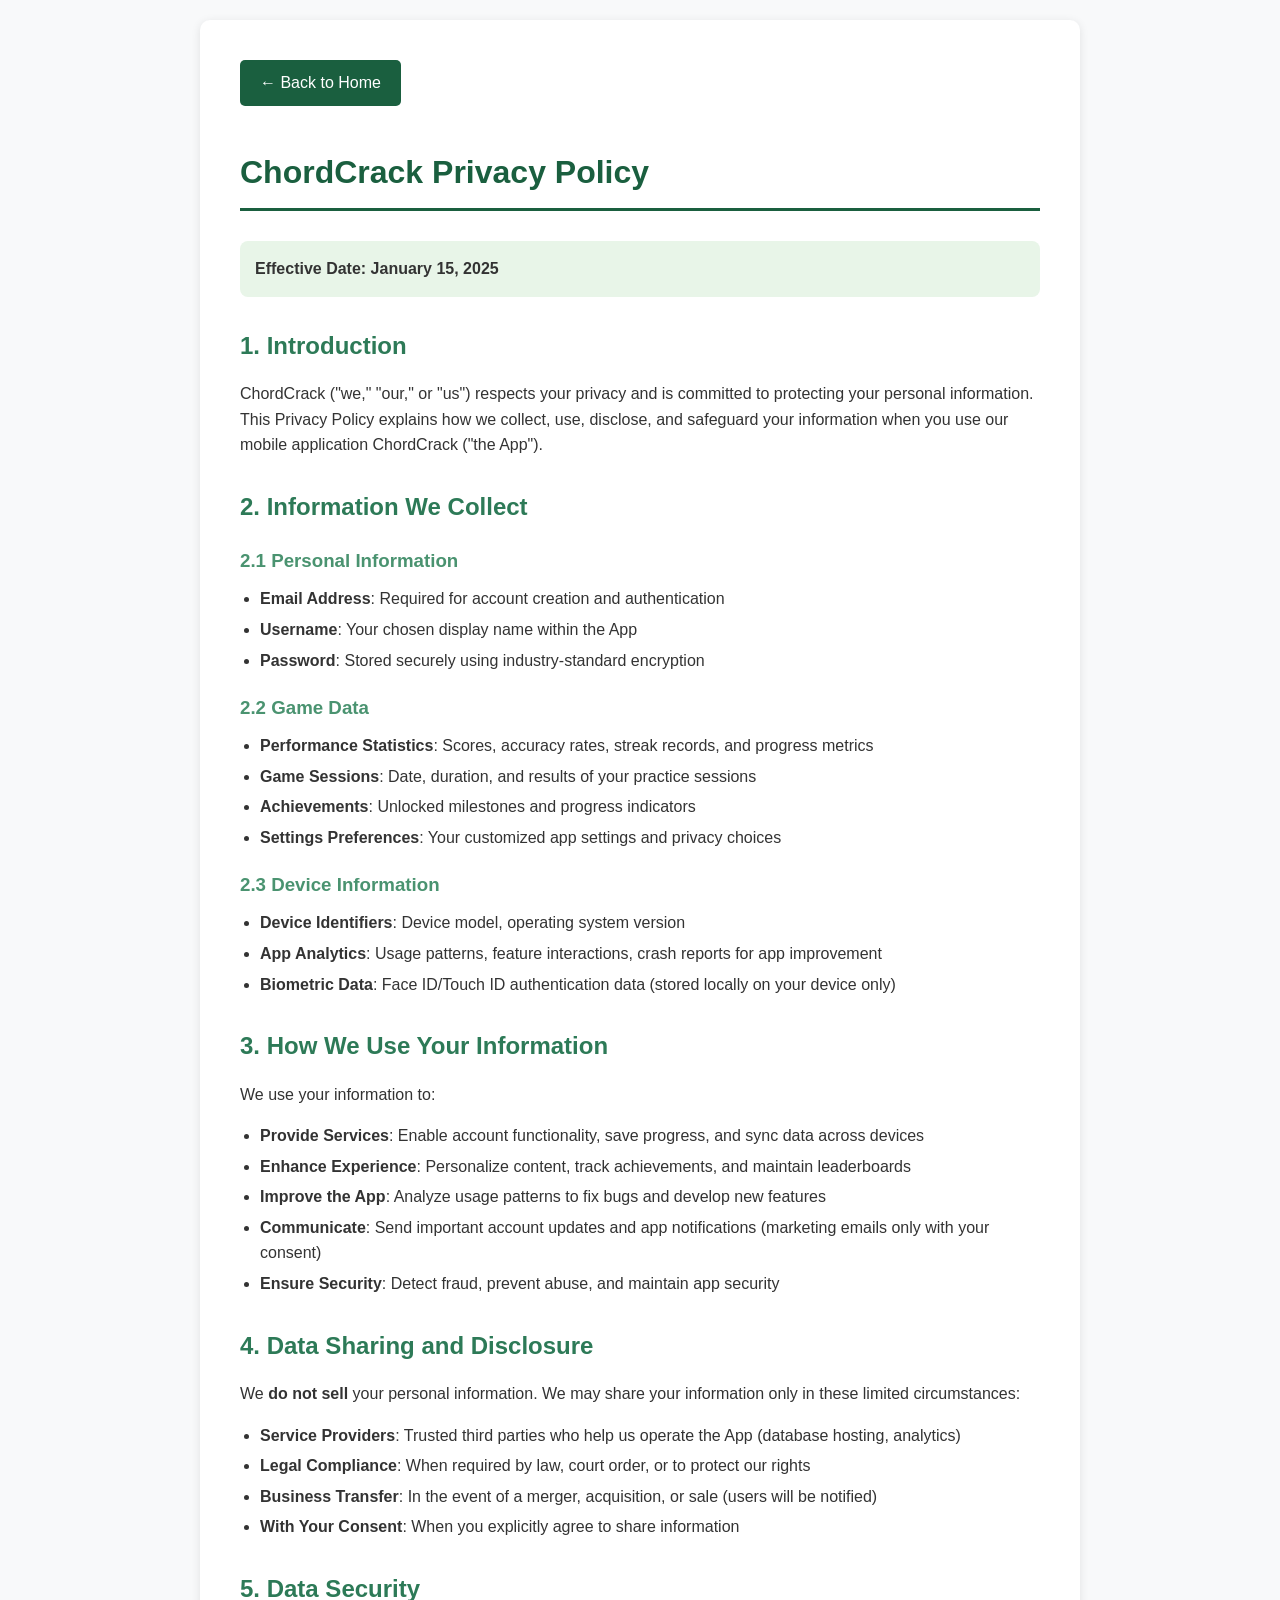
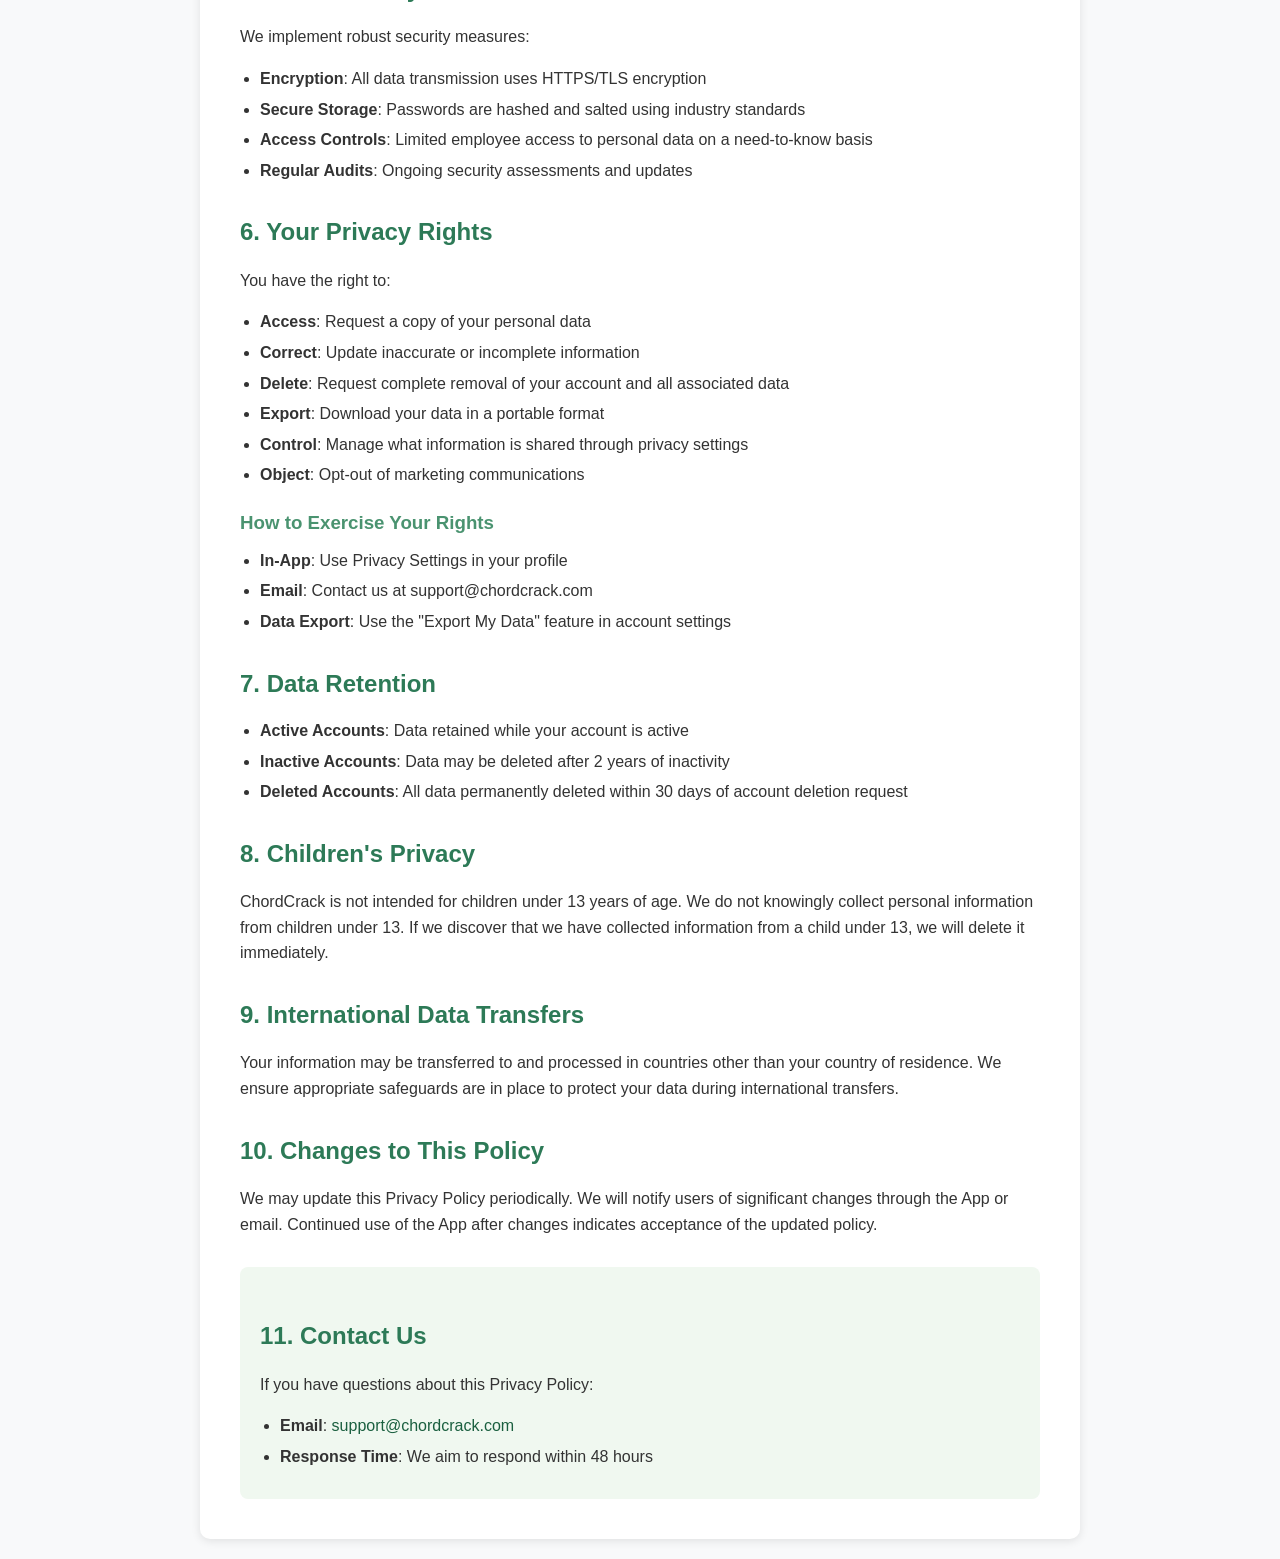
==== commit 921e3a77: "Adding support" ====
--- a/privacy.html
+++ b/privacy.html
@@ -10,43 +10,37 @@
             line-height: 1.6;
             margin: 0;
             padding: 20px;
-            background-color: rgb(15, 33, 47);
-            color: rgb(240, 245, 247);
+            background-color: #f8f9fa;
+            color: #333;
         }
         .container {
             max-width: 800px;
             margin: 0 auto;
-            background: rgb(36, 56, 66);
+            background: white;
             padding: 40px;
-            border-radius: 16px;
-            box-shadow: 0 10px 30px rgba(0,0,0,0.3);
-            border: 1px solid rgba(51, 199, 140, 0.2);
+            border-radius: 10px;
+            box-shadow: 0 2px 10px rgba(0,0,0,0.1);
         }
         h1 {
-            color: rgb(51, 199, 140);
-            border-bottom: 3px solid rgb(51, 199, 140);
+            color: #1a5f3f;
+            border-bottom: 3px solid #1a5f3f;
             padding-bottom: 10px;
             margin-bottom: 30px;
-            background: linear-gradient(135deg, rgb(51, 199, 140), rgb(102, 219, 153));
-            -webkit-background-clip: text;
-            -webkit-text-fill-color: transparent;
-            background-clip: text;
         }
         h2 {
-            color: rgb(102, 219, 153);
+            color: #2d7a57;
             margin-top: 30px;
             margin-bottom: 15px;
         }
         h3 {
-            color: rgb(127, 229, 166);
+            color: #4a9370;
             margin-top: 20px;
             margin-bottom: 10px;
         }
         .effective-date {
-            background-color: rgba(51, 199, 140, 0.1);
-            border: 1px solid rgba(51, 199, 140, 0.3);
+            background-color: #e8f5e8;
             padding: 15px;
-            border-radius: 12px;
+            border-radius: 8px;
             margin-bottom: 30px;
             font-weight: 600;
         }
@@ -55,289 +49,143 @@
             padding-left: 20px;
         }
         li {
-            margin: 8px 0;
+            margin: 5px 0;
         }
         .contact-info {
-            background-color: rgba(30, 46, 53, 0.8);
-            border: 1px solid rgba(51, 199, 140, 0.3);
+            background-color: #f0f8f0;
             padding: 20px;
-            border-radius: 12px;
+            border-radius: 8px;
             margin-top: 30px;
         }
-        .important-notice {
-            background-color: rgba(255, 193, 7, 0.1);
-            border: 1px solid rgba(255, 193, 7, 0.3);
-            padding: 15px;
-            border-radius: 12px;
-            margin: 20px 0;
-            border-left: 4px solid rgba(255, 193, 7, 0.7);
-        }
         a {
-            color: rgb(51, 199, 140);
+            color: #1a5f3f;
             text-decoration: none;
-            transition: color 0.2s ease;
         }
         a:hover {
-            color: rgb(102, 219, 153);
             text-decoration: underline;
         }
-        strong {
-            color: rgb(240, 245, 247);
+        .back-link {
+            display: inline-block;
+            margin-bottom: 20px;
+            padding: 10px 20px;
+            background: #1a5f3f;
+            color: white;
+            border-radius: 5px;
+            text-decoration: none;
         }
-        p {
-            color: rgb(240, 245, 247);
-        }
-        .header-logo {
-            display: flex;
-            align-items: center;
-            gap: 15px;
-            margin-bottom: 20px;
-        }
-        .mini-logo {
-            width: 50px;
-            height: 50px;
-            background: linear-gradient(135deg, rgb(51, 199, 140), rgb(102, 219, 153));
-            border-radius: 12px;
-            display: flex;
-            align-items: center;
-            justify-content: center;
-            flex-shrink: 0;
+        .back-link:hover {
+            background: #2d7a57;
+            text-decoration: none;
         }
     </style>
 </head>
 <body>
     <div class="container">
-        <div class="header-logo">
-            <div class="mini-logo">
-                <svg width="32" height="32" viewBox="0 0 400 400" fill="none" xmlns="http://www.w3.org/2000/svg">
-                    <!-- Guitar pick outline -->
-                    <path d="M200 50C120 50 50 100 50 170C50 220 80 270 120 310C140 330 160 350 180 370C190 380 195 385 200 385C205 385 210 380 220 370C240 350 260 330 280 310C320 270 350 220 350 170C350 100 280 50 200 50Z" 
-                          stroke="rgba(255,255,255,0.9)" 
-                          stroke-width="8" 
-                          fill="none"/>
-                    
-                    <!-- Guitar strings -->
-                    <line x1="160" y1="120" x2="160" y2="280" stroke="rgba(255,255,255,0.8)" stroke-width="6" stroke-linecap="round"/>
-                    <line x1="180" y1="110" x2="180" y2="290" stroke="rgba(255,255,255,0.8)" stroke-width="6" stroke-linecap="round"/>
-                    <line x1="200" y1="105" x2="200" y2="295" stroke="rgba(255,255,255,0.8)" stroke-width="6" stroke-linecap="round"/>
-                    <line x1="220" y1="110" x2="220" y2="290" stroke="rgba(255,255,255,0.8)" stroke-width="6" stroke-linecap="round"/>
-                    <line x1="240" y1="120" x2="240" y2="280" stroke="rgba(255,255,255,0.8)" stroke-width="6" stroke-linecap="round"/>
-                    
-                    <!-- Crossbar (fret) -->
-                    <line x1="140" y1="200" x2="260" y2="200" stroke="rgba(255,255,255,0.9)" stroke-width="8" stroke-linecap="round"/>
-                </svg>
-            </div>
-            <h1>ChordCrack Privacy Policy</h1>
-        </div>
+        <a href="index.html" class="back-link">← Back to Home</a>
+        
+        <h1>ChordCrack Privacy Policy</h1>
         
         <div class="effective-date">
-            <strong>Effective Date:</strong> January 15, 2025 | <strong>Last Updated:</strong> January 15, 2025
-        </div>
-
-        <div class="important-notice">
-            <strong>Important:</strong> This policy complies with Apple App Store requirements, GDPR, and CCPA. By using ChordCrack, you agree to the collection and use of information in accordance with this policy.
+            <strong>Effective Date:</strong> January 15, 2025
         </div>
 
         <h2>1. Introduction</h2>
         <p>ChordCrack ("we," "our," or "us") respects your privacy and is committed to protecting your personal information. This Privacy Policy explains how we collect, use, disclose, and safeguard your information when you use our mobile application ChordCrack ("the App").</p>
-        <p><strong>Data Controller:</strong> ChordCrack is the data controller for your personal information.</p>
 
         <h2>2. Information We Collect</h2>
 
-        <h3>2.1 Personal Information You Provide</h3>
+        <h3>2.1 Personal Information</h3>
         <ul>
-            <li><strong>Email Address</strong>: Required for account creation, authentication, and communication</li>
+            <li><strong>Email Address</strong>: Required for account creation and authentication</li>
             <li><strong>Username</strong>: Your chosen display name within the App</li>
-            <li><strong>Password</strong>: Stored securely using industry-standard encryption (we never store plain text passwords)</li>
-            <li><strong>Apple Sign-In Information</strong>: When using Apple Sign-In, we receive your Apple ID, name (if shared), and email address (real or private relay)</li>
+            <li><strong>Password</strong>: Stored securely using industry-standard encryption</li>
         </ul>
 
-        <h3>2.2 Game and Usage Data</h3>
+        <h3>2.2 Game Data</h3>
         <ul>
-            <li><strong>Performance Statistics</strong>: Scores, accuracy rates, streak records, completion times</li>
-            <li><strong>Game Sessions</strong>: Date, duration, chord types practiced, and results</li>
-            <li><strong>Achievements and Progress</strong>: Unlocked milestones and skill level progression</li>
-            <li><strong>App Preferences</strong>: Settings, privacy choices, and user interface preferences</li>
+            <li><strong>Performance Statistics</strong>: Scores, accuracy rates, streak records, and progress metrics</li>
+            <li><strong>Game Sessions</strong>: Date, duration, and results of your practice sessions</li>
+            <li><strong>Achievements</strong>: Unlocked milestones and progress indicators</li>
+            <li><strong>Settings Preferences</strong>: Your customized app settings and privacy choices</li>
         </ul>
 
-        <h3>2.3 Automatically Collected Information</h3>
+        <h3>2.3 Device Information</h3>
         <ul>
-            <li><strong>Device Information</strong>: Device type, operating system version, app version</li>
-            <li><strong>Technical Data</strong>: IP address (for security), crash reports, performance metrics</li>
-            <li><strong>Usage Analytics</strong>: Feature usage, session duration, navigation patterns (anonymized)</li>
-            <li><strong>Biometric Authentication Data</strong>: Face ID/Touch ID authentication status (stored locally on your device only, never transmitted to our servers)</li>
+            <li><strong>Device Identifiers</strong>: Device model, operating system version</li>
+            <li><strong>App Analytics</strong>: Usage patterns, feature interactions, crash reports for app improvement</li>
+            <li><strong>Biometric Data</strong>: Face ID/Touch ID authentication data (stored locally on your device only)</li>
         </ul>
 
-        <h2>3. Third-Party Services</h2>
-        <p>We use the following trusted third-party services to provide and improve our App:</p>
-
-        <h3>3.1 Supabase (Database and Authentication)</h3>
+        <h2>3. How We Use Your Information</h2>
+        <p>We use your information to:</p>
         <ul>
-            <li><strong>Purpose</strong>: Secure cloud database for storing your game data and account information</li>
-            <li><strong>Data Shared</strong>: Account information, game statistics, user preferences</li>
-            <li><strong>Location</strong>: Data processed in secure data centers (primarily US and EU)</li>
-            <li><strong>Privacy Policy</strong>: <a href="https://supabase.com/privacy" target="_blank">https://supabase.com/privacy</a></li>
-            <li><strong>Data Protection</strong>: GDPR compliant with appropriate data processing agreements</li>
+            <li><strong>Provide Services</strong>: Enable account functionality, save progress, and sync data across devices</li>
+            <li><strong>Enhance Experience</strong>: Personalize content, track achievements, and maintain leaderboards</li>
+            <li><strong>Improve the App</strong>: Analyze usage patterns to fix bugs and develop new features</li>
+            <li><strong>Communicate</strong>: Send important account updates and app notifications (marketing emails only with your consent)</li>
+            <li><strong>Ensure Security</strong>: Detect fraud, prevent abuse, and maintain app security</li>
         </ul>
 
-        <h3>3.2 Apple Services</h3>
+        <h2>4. Data Sharing and Disclosure</h2>
+        <p>We <strong>do not sell</strong> your personal information. We may share your information only in these limited circumstances:</p>
         <ul>
-            <li><strong>Apple Sign-In</strong>: For secure authentication with privacy-focused features</li>
-            <li><strong>iCloud Sync</strong>: For backing up your preferences and settings (if enabled)</li>
-            <li><strong>App Store Analytics</strong>: Basic app performance and crash reporting</li>
+            <li><strong>Service Providers</strong>: Trusted third parties who help us operate the App (database hosting, analytics)</li>
+            <li><strong>Legal Compliance</strong>: When required by law, court order, or to protect our rights</li>
+            <li><strong>Business Transfer</strong>: In the event of a merger, acquisition, or sale (users will be notified)</li>
+            <li><strong>With Your Consent</strong>: When you explicitly agree to share information</li>
         </ul>
 
-        <h2>4. How We Use Your Information</h2>
-        <p><strong>Legal Basis for Processing (GDPR):</strong></p>
+        <h2>5. Data Security</h2>
+        <p>We implement robust security measures:</p>
         <ul>
-            <li><strong>Contract Performance</strong>: To provide app services you've requested</li>
-            <li><strong>Legitimate Interest</strong>: To improve app performance and security</li>
-            <li><strong>Consent</strong>: For marketing communications (opt-in only)</li>
+            <li><strong>Encryption</strong>: All data transmission uses HTTPS/TLS encryption</li>
+            <li><strong>Secure Storage</strong>: Passwords are hashed and salted using industry standards</li>
+            <li><strong>Access Controls</strong>: Limited employee access to personal data on a need-to-know basis</li>
+            <li><strong>Regular Audits</strong>: Ongoing security assessments and updates</li>
         </ul>
 
-        <p><strong>We use your information to:</strong></p>
+        <h2>6. Your Privacy Rights</h2>
+        <p>You have the right to:</p>
         <ul>
-            <li><strong>Provide Core Services</strong>: Enable account functionality, save progress, sync across devices</li>
-            <li><strong>Personalize Experience</strong>: Track achievements, maintain progress, provide personalized recommendations</li>
-            <li><strong>Improve the App</strong>: Analyze usage patterns, fix bugs, develop new features</li>
-            <li><strong>Ensure Security</strong>: Detect fraud, prevent abuse, maintain data security</li>
-            <li><strong>Communication</strong>: Send account-related notifications, app updates (marketing only with explicit consent)</li>
-            <li><strong>Legal Compliance</strong>: Meet legal obligations and protect our rights</li>
+            <li><strong>Access</strong>: Request a copy of your personal data</li>
+            <li><strong>Correct</strong>: Update inaccurate or incomplete information</li>
+            <li><strong>Delete</strong>: Request complete removal of your account and all associated data</li>
+            <li><strong>Export</strong>: Download your data in a portable format</li>
+            <li><strong>Control</strong>: Manage what information is shared through privacy settings</li>
+            <li><strong>Object</strong>: Opt-out of marketing communications</li>
         </ul>
 
-        <h2>5. Data Sharing and Disclosure</h2>
-        <p><strong>We DO NOT sell your personal information to third parties.</strong></p>
-        <p>We only share your information in these limited circumstances:</p>
-
+        <h3>How to Exercise Your Rights</h3>
         <ul>
-            <li><strong>Service Providers</strong>: Trusted partners who help operate the App (Supabase for database services) under strict data processing agreements</li>
-            <li><strong>Legal Requirements</strong>: When required by law, court order, or to protect our legal rights</li>
-            <li><strong>Business Transfers</strong>: In the event of a merger or acquisition (users will be notified with opportunity to delete data)</li>
-            <li><strong>Security Purposes</strong>: To prevent fraud or security threats</li>
-            <li><strong>Your Consent</strong>: When you explicitly agree to share information</li>
+            <li><strong>In-App</strong>: Use Privacy Settings in your profile</li>
+            <li><strong>Email</strong>: Contact us at support@chordcrack.com</li>
+            <li><strong>Data Export</strong>: Use the "Export My Data" feature in account settings</li>
         </ul>
 
-        <h2>6. Data Security</h2>
-        <p>We implement industry-standard security measures:</p>
+        <h2>7. Data Retention</h2>
         <ul>
-            <li><strong>Encryption in Transit</strong>: All data transmission uses HTTPS/TLS 1.3 encryption</li>
-            <li><strong>Encryption at Rest</strong>: Database storage is encrypted using AES-256</li>
-            <li><strong>Password Security</strong>: Passwords are hashed using bcrypt with salt</li>
-            <li><strong>Access Controls</strong>: Limited employee access on need-to-know basis</li>
-            <li><strong>Regular Security Audits</strong>: Ongoing assessments and updates</li>
-            <li><strong>Incident Response</strong>: Procedures in place for potential security breaches</li>
+            <li><strong>Active Accounts</strong>: Data retained while your account is active</li>
+            <li><strong>Inactive Accounts</strong>: Data may be deleted after 2 years of inactivity</li>
+            <li><strong>Deleted Accounts</strong>: All data permanently deleted within 30 days of account deletion request</li>
         </ul>
 
-        <h2>7. Your Privacy Rights</h2>
-        <p>Under GDPR, CCPA, and other privacy laws, you have the following rights:</p>
+        <h2>8. Children's Privacy</h2>
+        <p>ChordCrack is not intended for children under 13 years of age. We do not knowingly collect personal information from children under 13. If we discover that we have collected information from a child under 13, we will delete it immediately.</p>
 
-        <h3>7.1 Access and Portability</h3>
-        <ul>
-            <li><strong>Right to Access</strong>: Request a copy of all personal data we hold about you</li>
-            <li><strong>Data Portability</strong>: Download your data in a machine-readable format</li>
-        </ul>
+        <h2>9. International Data Transfers</h2>
+        <p>Your information may be transferred to and processed in countries other than your country of residence. We ensure appropriate safeguards are in place to protect your data during international transfers.</p>
 
-        <h3>7.2 Correction and Deletion</h3>
-        <ul>
-            <li><strong>Right to Rectification</strong>: Correct inaccurate or incomplete information</li>
-            <li><strong>Right to Erasure</strong>: Request complete deletion of your account and all associated data</li>
-            <li><strong>Right to Object</strong>: Opt-out of certain data processing activities</li>
-        </ul>
-
-        <h3>7.3 Control and Limitation</h3>
-        <ul>
-            <li><strong>Data Minimization</strong>: We only collect data necessary for app functionality</li>
-            <li><strong>Processing Limitation</strong>: Request restrictions on how we process your data</li>
-            <li><strong>Marketing Opt-out</strong>: Unsubscribe from marketing communications at any time</li>
-        </ul>
-
-        <h3>7.4 How to Exercise Your Rights</h3>
-        <ul>
-            <li><strong>In-App Controls</strong>: Profile → Privacy Settings → Manage Data</li>
-            <li><strong>Data Export</strong>: Profile → Account Settings → Export My Data</li>
-            <li><strong>Account Deletion</strong>: Profile → Account Settings → Delete Account</li>
-            <li><strong>Email Requests</strong>: Contact <a href="mailto:chordcrackhelp@gmail.com">chordcrackhelp@gmail.com</a></li>
-            <li><strong>Response Time</strong>: We respond to requests within 30 days (sooner when possible)</li>
-        </ul>
-
-        <h2>8. Data Retention</h2>
-        <ul>
-            <li><strong>Active Accounts</strong>: Data retained while your account remains active and functional</li>
-            <li><strong>Inactive Accounts</strong>: Accounts inactive for 3 years may be archived or deleted</li>
-            <li><strong>Deleted Accounts</strong>: All personal data permanently deleted within 30 days of deletion request</li>
-            <li><strong>Legal Requirements</strong>: Some data may be retained longer if required by law</li>
-            <li><strong>Anonymized Analytics</strong>: Aggregated, anonymized usage data may be retained for app improvement</li>
-        </ul>
-
-        <h2>9. Children's Privacy (COPPA Compliance)</h2>
-        <p>ChordCrack is not intended for children under 13 years of age. We do not knowingly collect personal information from children under 13. If we discover that we have collected information from a child under 13, we will:</p>
-        <ul>
-            <li>Delete the information immediately</li>
-            <li>Notify the child's parent or guardian if contact information is available</li>
-            <li>Suspend the account until proper parental consent is obtained</li>
-        </ul>
-        <p>If you are a parent or guardian and believe your child has provided us with personal information, please contact us at <a href="mailto:chordcrackhelp@gmail.com">chordcrackhelp@gmail.com</a>.</p>
-
-        <h2>10. International Data Transfers</h2>
-        <p>Your information may be transferred to and processed in countries other than your country of residence, including the United States and European Union. We ensure appropriate safeguards through:</p>
-        <ul>
-            <li><strong>Adequacy Decisions</strong>: Transfers to countries with adequate data protection laws</li>
-            <li><strong>Standard Contractual Clauses</strong>: EU-approved contracts for international transfers</li>
-            <li><strong>Service Provider Agreements</strong>: Requiring third parties to meet our data protection standards</li>
-        </ul>
-
-        <h2>11. California Privacy Rights (CCPA)</h2>
-        <p>California residents have additional rights under the California Consumer Privacy Act:</p>
-        <ul>
-            <li><strong>Right to Know</strong>: Categories of personal information collected and sources</li>
-            <li><strong>Right to Delete</strong>: Request deletion of personal information</li>
-            <li><strong>Right to Opt-Out</strong>: We do not sell personal information</li>
-            <li><strong>Non-Discrimination</strong>: We will not discriminate for exercising CCPA rights</li>
-        </ul>
-
-        <h2>12. Changes to This Policy</h2>
-        <p>We may update this Privacy Policy to reflect changes in:</p>
-        <ul>
-            <li>Our data practices</li>
-            <li>Legal requirements</li>
-            <li>App features and functionality</li>
-        </ul>
-        <p><strong>Notification Process:</strong></p>
-        <ul>
-            <li><strong>Major Changes</strong>: 30-day advance notice via email and in-app notification</li>
-            <li><strong>Minor Updates</strong>: Updated effective date and notice in app</li>
-            <li><strong>Continued Use</strong>: Using the app after changes indicates acceptance</li>
-        </ul>
-
-        <h2>13. Cookie Policy</h2>
-        <p>ChordCrack uses local storage and cookies for:</p>
-        <ul>
-            <li><strong>Authentication</strong>: Keeping you signed in securely</li>
-            <li><strong>Preferences</strong>: Saving your app settings</li>
-            <li><strong>Performance</strong>: Caching data for faster loading</li>
-        </ul>
-        <p>We do not use tracking cookies or advertising cookies.</p>
+        <h2>10. Changes to This Policy</h2>
+        <p>We may update this Privacy Policy periodically. We will notify users of significant changes through the App or email. Continued use of the App after changes indicates acceptance of the updated policy.</p>
 
         <div class="contact-info">
-            <h2>14. Contact Information</h2>
-            <p><strong>Data Protection Officer / Privacy Team:</strong></p>
+            <h2>11. Contact Us</h2>
+            <p>If you have questions about this Privacy Policy:</p>
             <ul>
-                <li><strong>Email</strong>: <a href="mailto:chordcrackhelp@gmail.com">chordcrackhelp@gmail.com</a></li>
-                <li><strong>Subject Line</strong>: "Privacy Request" for faster processing</li>
-                <li><strong>Response Time</strong>: Within 48 hours for urgent matters, 30 days for formal requests</li>
-                <li><strong>Languages</strong>: English</li>
-            </ul>
-
-            <h3>Supervisory Authority</h3>
-            <p>If you are in the EU and have concerns about our data practices, you may contact your local data protection authority.</p>
-
-            <h3>App Information</h3>
-            <ul>
-                <li><strong>App Name</strong>: ChordCrack</li>
-                <li><strong>Developer</strong>: Michael Maaseide</li>
-                <li><strong>Version</strong>: 1.0.0</li>
+                <li><strong>Email</strong>: <a href="mailto:support@chordcrack.com">support@chordcrack.com</a></li>
+                <li><strong>Response Time</strong>: We aim to respond within 48 hours</li>
             </ul>
         </div>
     </div>
 </body>
-</html>
+</html>
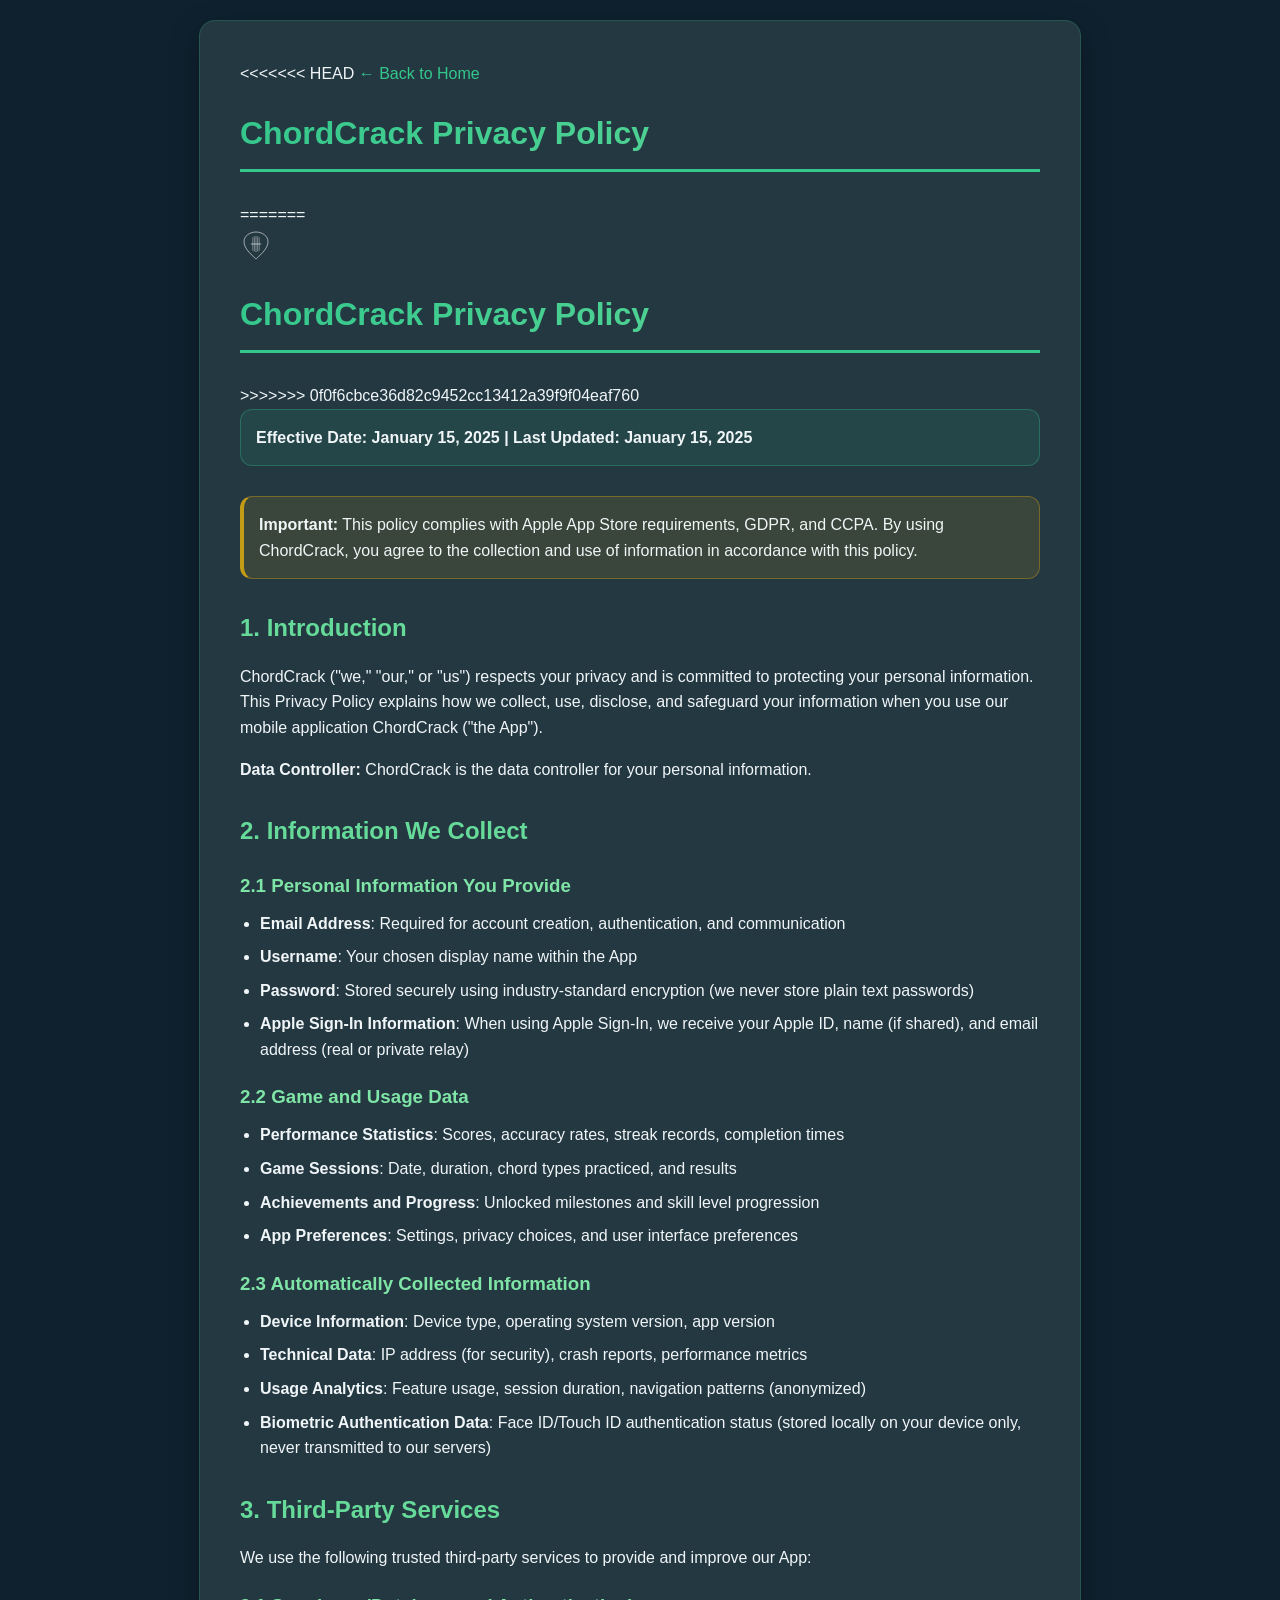
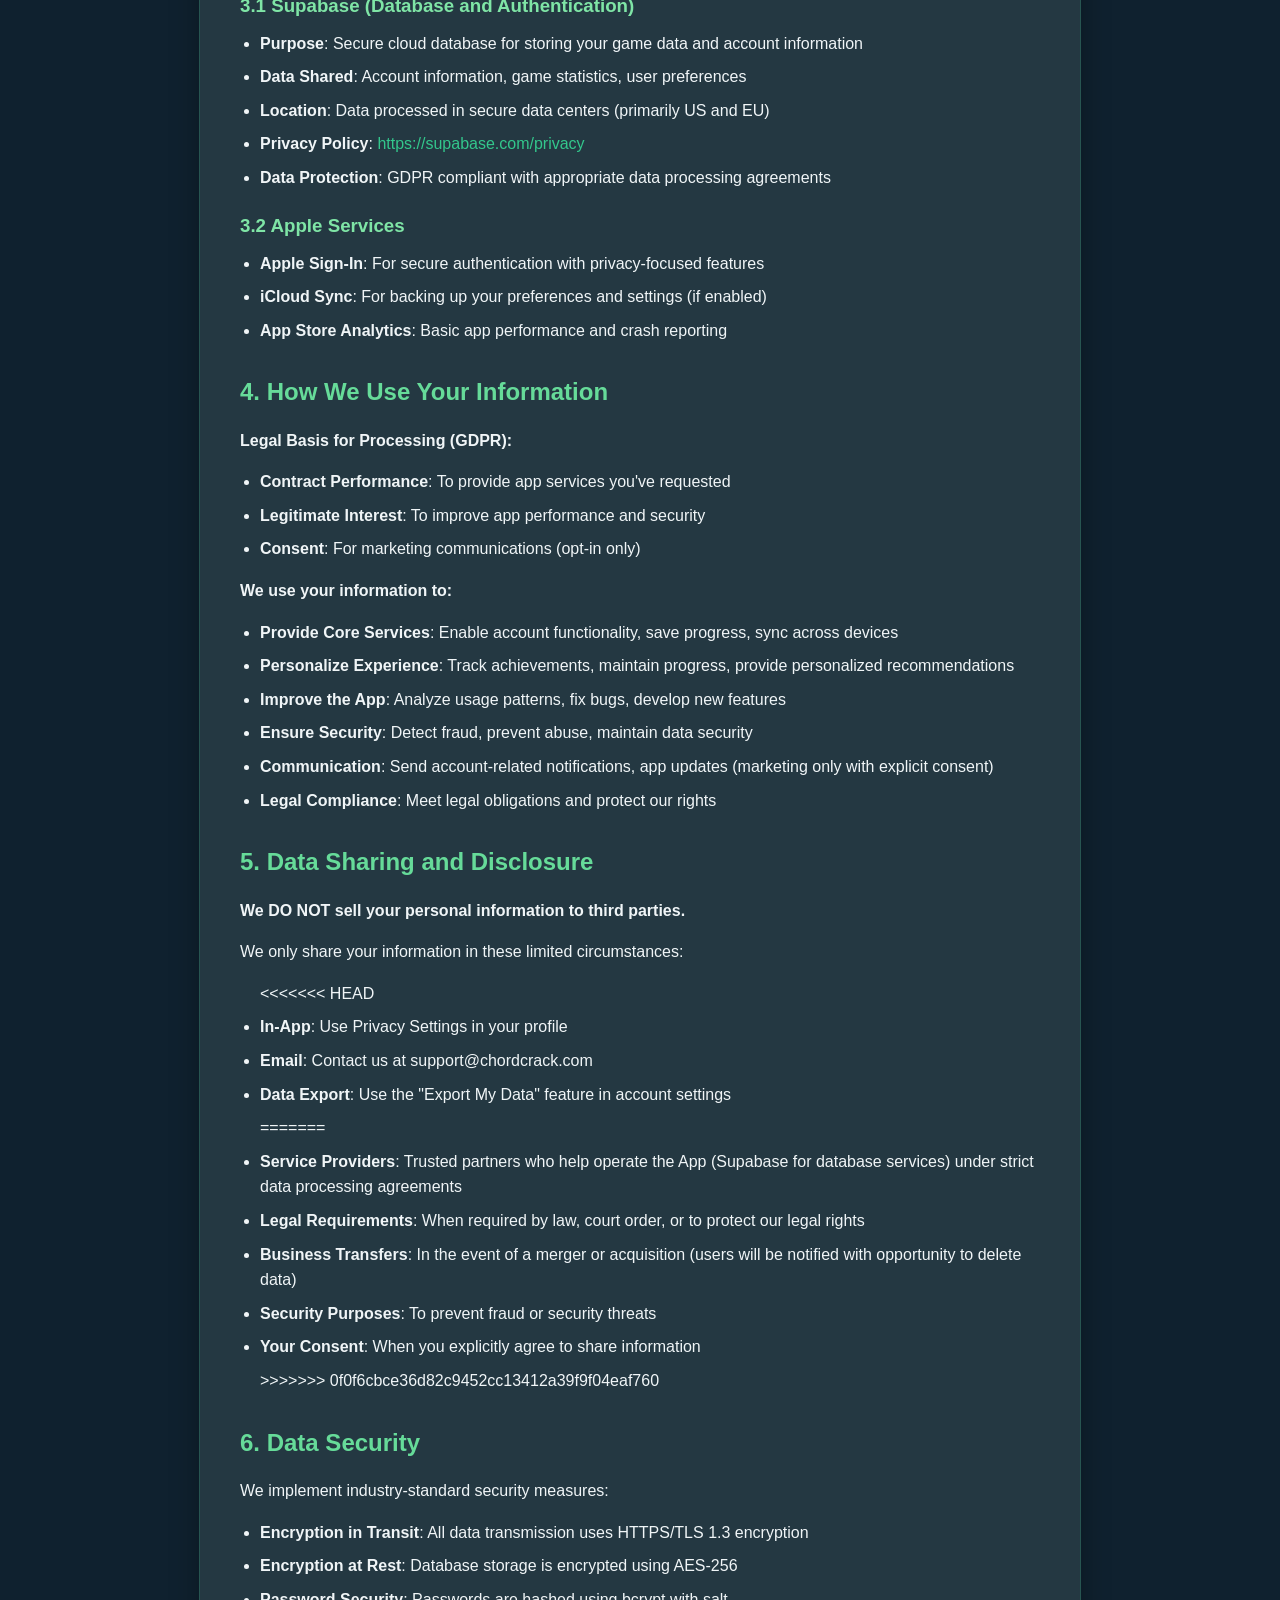
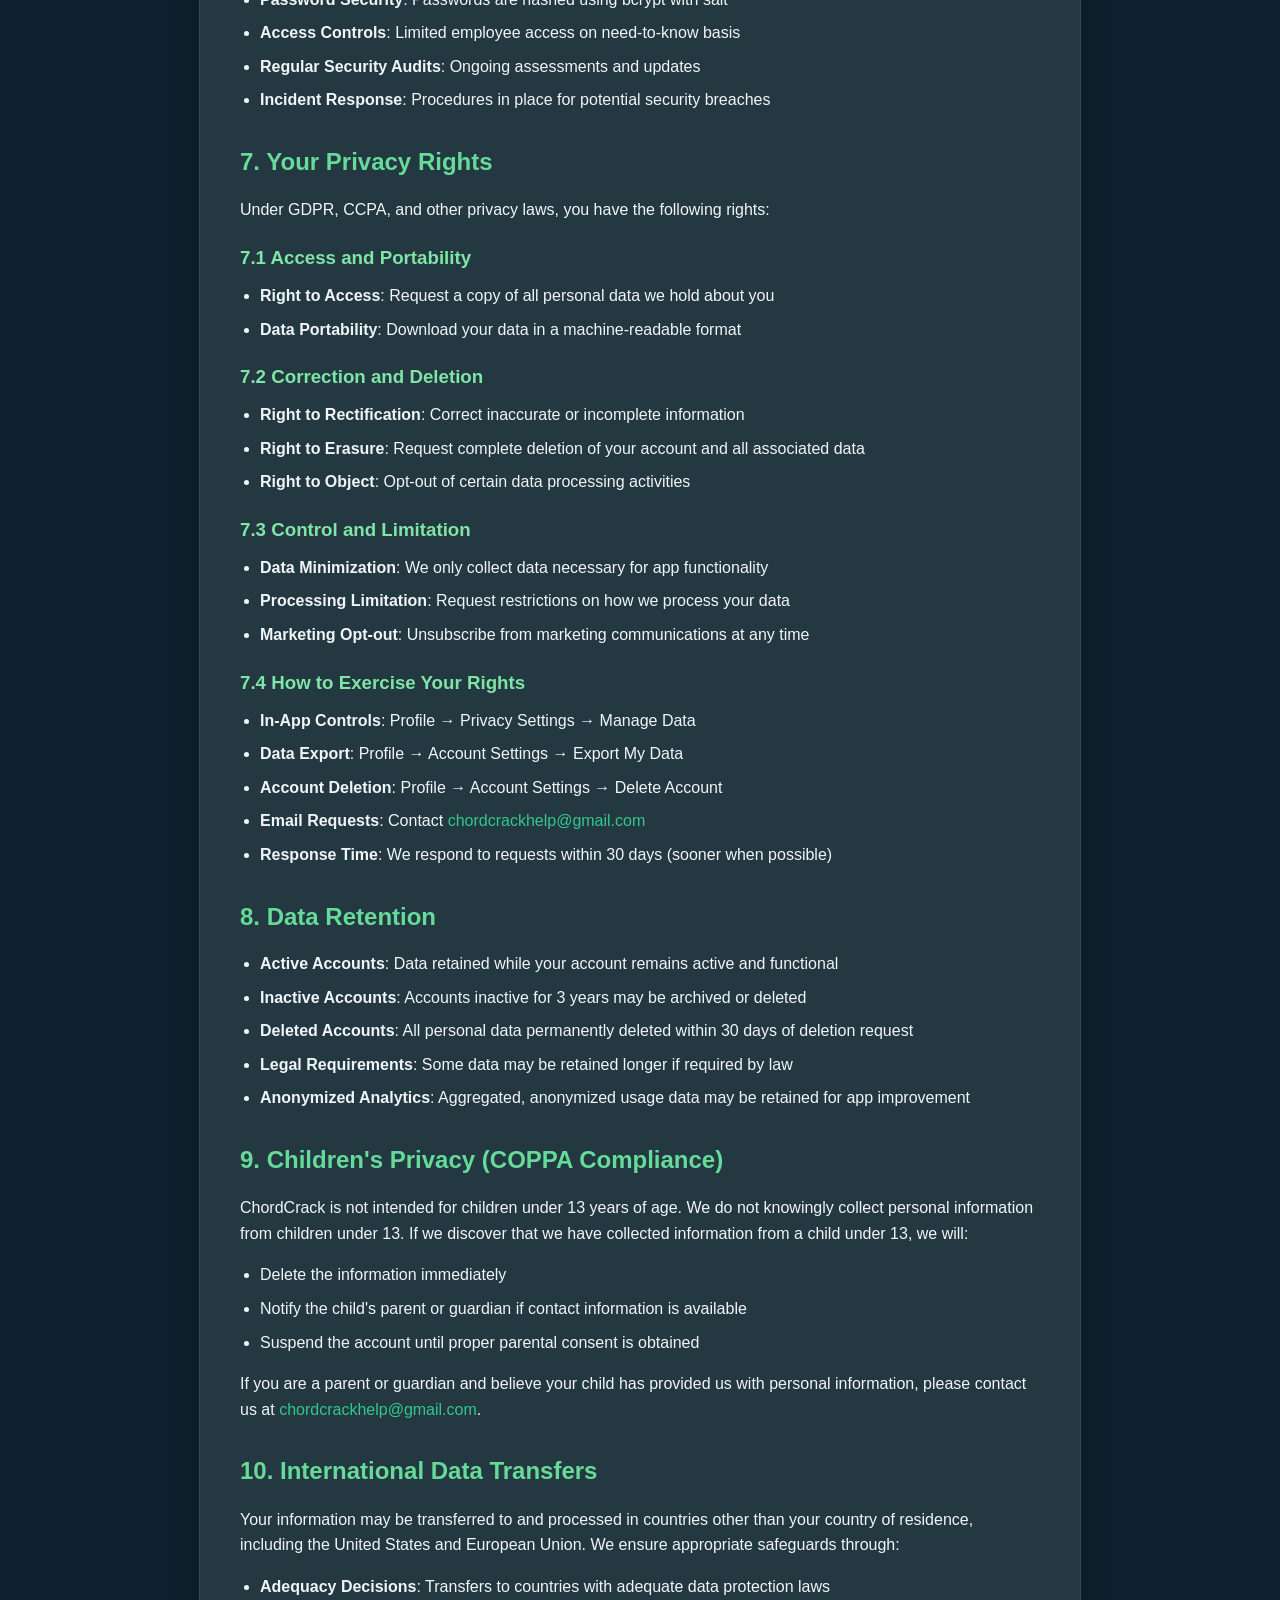
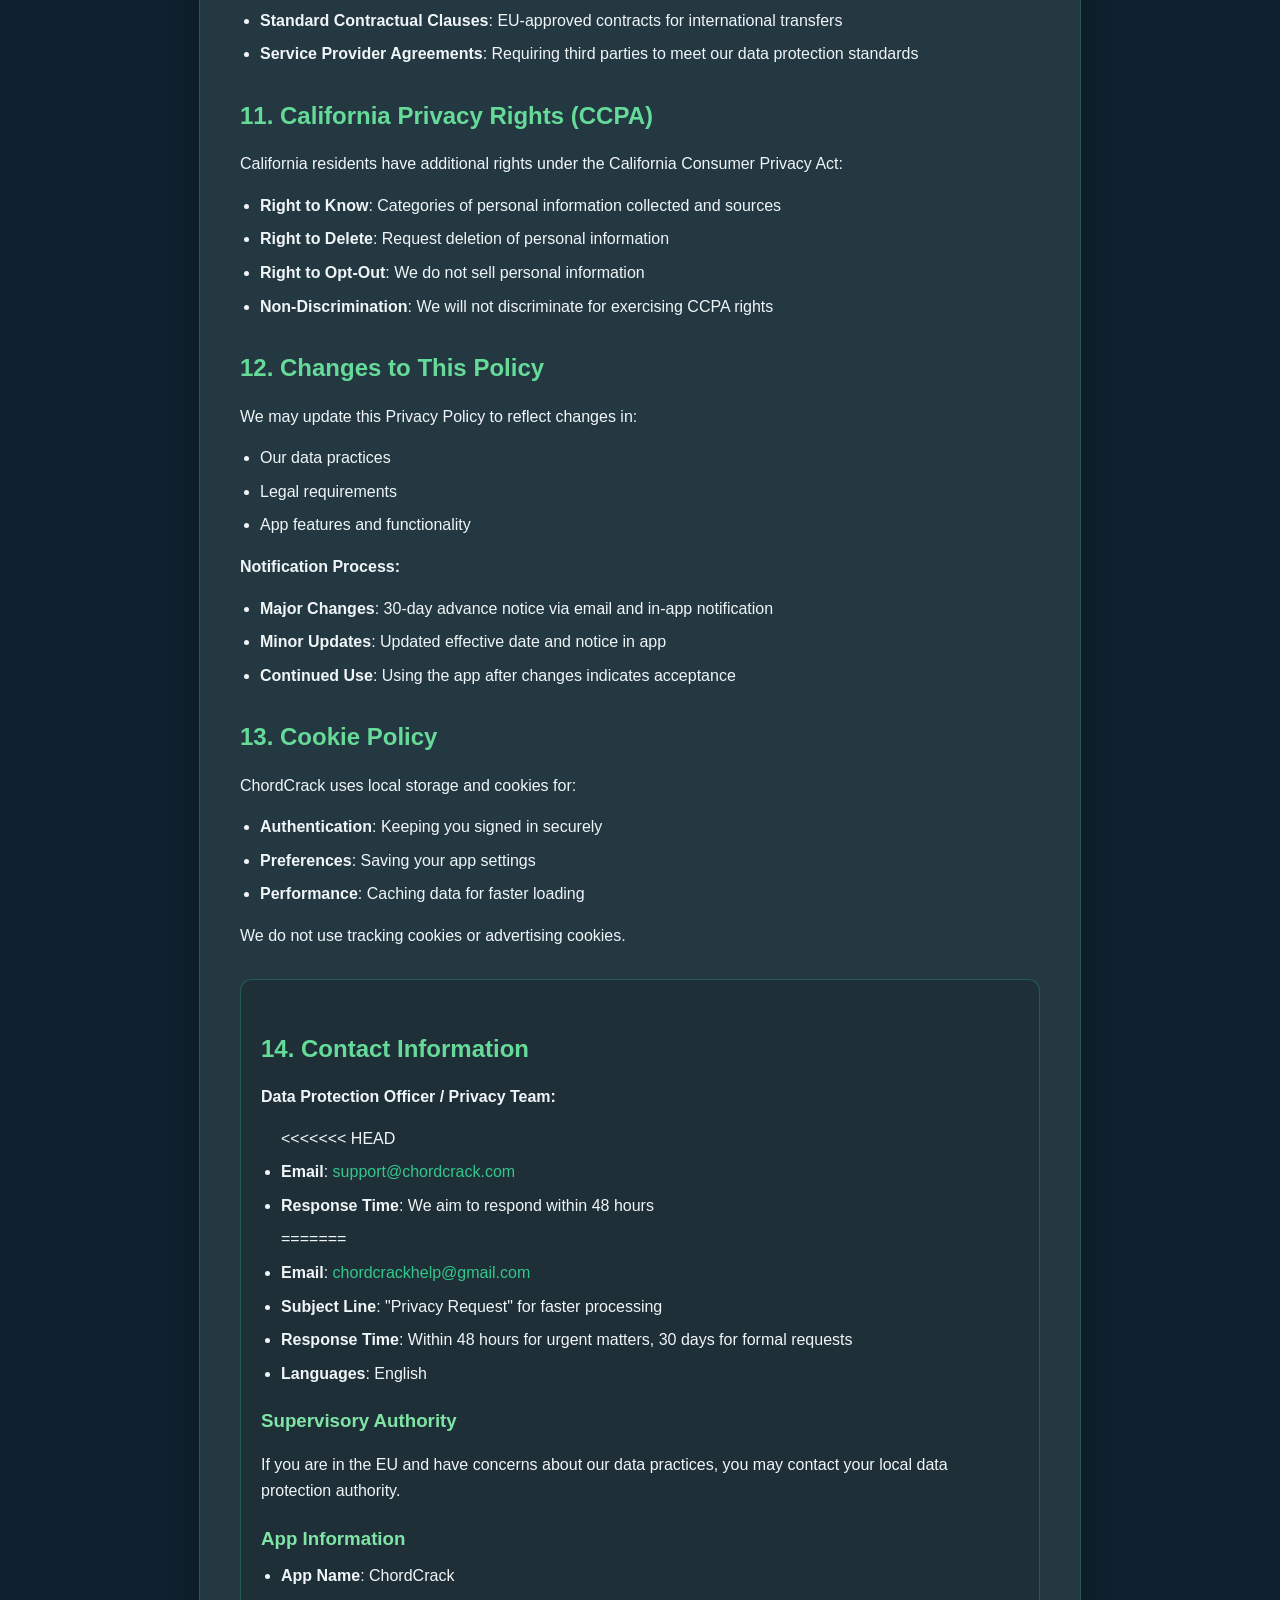
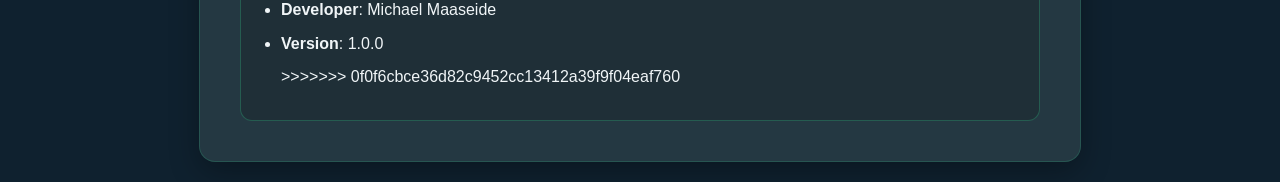
==== commit 1ca76650: "Merge branch 'main' of github.com:mmaaseide23/ChordCrack-Legal" ====
--- a/privacy.html
+++ b/privacy.html
@@ -10,37 +10,43 @@
             line-height: 1.6;
             margin: 0;
             padding: 20px;
-            background-color: #f8f9fa;
-            color: #333;
+            background-color: rgb(15, 33, 47);
+            color: rgb(240, 245, 247);
         }
         .container {
             max-width: 800px;
             margin: 0 auto;
-            background: white;
+            background: rgb(36, 56, 66);
             padding: 40px;
-            border-radius: 10px;
-            box-shadow: 0 2px 10px rgba(0,0,0,0.1);
+            border-radius: 16px;
+            box-shadow: 0 10px 30px rgba(0,0,0,0.3);
+            border: 1px solid rgba(51, 199, 140, 0.2);
         }
         h1 {
-            color: #1a5f3f;
-            border-bottom: 3px solid #1a5f3f;
+            color: rgb(51, 199, 140);
+            border-bottom: 3px solid rgb(51, 199, 140);
             padding-bottom: 10px;
             margin-bottom: 30px;
+            background: linear-gradient(135deg, rgb(51, 199, 140), rgb(102, 219, 153));
+            -webkit-background-clip: text;
+            -webkit-text-fill-color: transparent;
+            background-clip: text;
         }
         h2 {
-            color: #2d7a57;
+            color: rgb(102, 219, 153);
             margin-top: 30px;
             margin-bottom: 15px;
         }
         h3 {
-            color: #4a9370;
+            color: rgb(127, 229, 166);
             margin-top: 20px;
             margin-bottom: 10px;
         }
         .effective-date {
-            background-color: #e8f5e8;
+            background-color: rgba(51, 199, 140, 0.1);
+            border: 1px solid rgba(51, 199, 140, 0.3);
             padding: 15px;
-            border-radius: 8px;
+            border-radius: 12px;
             margin-bottom: 30px;
             font-weight: 600;
         }
@@ -49,21 +55,33 @@
             padding-left: 20px;
         }
         li {
-            margin: 5px 0;
+            margin: 8px 0;
         }
         .contact-info {
-            background-color: #f0f8f0;
+            background-color: rgba(30, 46, 53, 0.8);
+            border: 1px solid rgba(51, 199, 140, 0.3);
             padding: 20px;
-            border-radius: 8px;
+            border-radius: 12px;
             margin-top: 30px;
         }
+        .important-notice {
+            background-color: rgba(255, 193, 7, 0.1);
+            border: 1px solid rgba(255, 193, 7, 0.3);
+            padding: 15px;
+            border-radius: 12px;
+            margin: 20px 0;
+            border-left: 4px solid rgba(255, 193, 7, 0.7);
+        }
         a {
-            color: #1a5f3f;
+            color: rgb(51, 199, 140);
             text-decoration: none;
+            transition: color 0.2s ease;
         }
         a:hover {
+            color: rgb(102, 219, 153);
             text-decoration: underline;
         }
+<<<<<<< HEAD
         .back-link {
             display: inline-block;
             margin-bottom: 20px;
@@ -76,114 +94,280 @@
         .back-link:hover {
             background: #2d7a57;
             text-decoration: none;
+=======
+        strong {
+            color: rgb(240, 245, 247);
+        }
+        p {
+            color: rgb(240, 245, 247);
+        }
+        .header-logo {
+            display: flex;
+            align-items: center;
+            gap: 15px;
+            margin-bottom: 20px;
+        }
+        .mini-logo {
+            width: 50px;
+            height: 50px;
+            background: linear-gradient(135deg, rgb(51, 199, 140), rgb(102, 219, 153));
+            border-radius: 12px;
+            display: flex;
+            align-items: center;
+            justify-content: center;
+            flex-shrink: 0;
+>>>>>>> 0f0f6cbce36d82c9452cc13412a39f9f04eaf760
         }
     </style>
 </head>
 <body>
     <div class="container">
+<<<<<<< HEAD
         <a href="index.html" class="back-link">← Back to Home</a>
         
         <h1>ChordCrack Privacy Policy</h1>
+=======
+        <div class="header-logo">
+            <div class="mini-logo">
+                <svg width="32" height="32" viewBox="0 0 400 400" fill="none" xmlns="http://www.w3.org/2000/svg">
+                    <!-- Guitar pick outline -->
+                    <path d="M200 50C120 50 50 100 50 170C50 220 80 270 120 310C140 330 160 350 180 370C190 380 195 385 200 385C205 385 210 380 220 370C240 350 260 330 280 310C320 270 350 220 350 170C350 100 280 50 200 50Z" 
+                          stroke="rgba(255,255,255,0.9)" 
+                          stroke-width="8" 
+                          fill="none"/>
+                    
+                    <!-- Guitar strings -->
+                    <line x1="160" y1="120" x2="160" y2="280" stroke="rgba(255,255,255,0.8)" stroke-width="6" stroke-linecap="round"/>
+                    <line x1="180" y1="110" x2="180" y2="290" stroke="rgba(255,255,255,0.8)" stroke-width="6" stroke-linecap="round"/>
+                    <line x1="200" y1="105" x2="200" y2="295" stroke="rgba(255,255,255,0.8)" stroke-width="6" stroke-linecap="round"/>
+                    <line x1="220" y1="110" x2="220" y2="290" stroke="rgba(255,255,255,0.8)" stroke-width="6" stroke-linecap="round"/>
+                    <line x1="240" y1="120" x2="240" y2="280" stroke="rgba(255,255,255,0.8)" stroke-width="6" stroke-linecap="round"/>
+                    
+                    <!-- Crossbar (fret) -->
+                    <line x1="140" y1="200" x2="260" y2="200" stroke="rgba(255,255,255,0.9)" stroke-width="8" stroke-linecap="round"/>
+                </svg>
+            </div>
+            <h1>ChordCrack Privacy Policy</h1>
+        </div>
+>>>>>>> 0f0f6cbce36d82c9452cc13412a39f9f04eaf760
         
         <div class="effective-date">
-            <strong>Effective Date:</strong> January 15, 2025
+            <strong>Effective Date:</strong> January 15, 2025 | <strong>Last Updated:</strong> January 15, 2025
+        </div>
+
+        <div class="important-notice">
+            <strong>Important:</strong> This policy complies with Apple App Store requirements, GDPR, and CCPA. By using ChordCrack, you agree to the collection and use of information in accordance with this policy.
         </div>
 
         <h2>1. Introduction</h2>
         <p>ChordCrack ("we," "our," or "us") respects your privacy and is committed to protecting your personal information. This Privacy Policy explains how we collect, use, disclose, and safeguard your information when you use our mobile application ChordCrack ("the App").</p>
+        <p><strong>Data Controller:</strong> ChordCrack is the data controller for your personal information.</p>
 
         <h2>2. Information We Collect</h2>
 
-        <h3>2.1 Personal Information</h3>
-        <ul>
-            <li><strong>Email Address</strong>: Required for account creation and authentication</li>
+        <h3>2.1 Personal Information You Provide</h3>
+        <ul>
+            <li><strong>Email Address</strong>: Required for account creation, authentication, and communication</li>
             <li><strong>Username</strong>: Your chosen display name within the App</li>
-            <li><strong>Password</strong>: Stored securely using industry-standard encryption</li>
-        </ul>
-
-        <h3>2.2 Game Data</h3>
-        <ul>
-            <li><strong>Performance Statistics</strong>: Scores, accuracy rates, streak records, and progress metrics</li>
-            <li><strong>Game Sessions</strong>: Date, duration, and results of your practice sessions</li>
-            <li><strong>Achievements</strong>: Unlocked milestones and progress indicators</li>
-            <li><strong>Settings Preferences</strong>: Your customized app settings and privacy choices</li>
-        </ul>
-
-        <h3>2.3 Device Information</h3>
-        <ul>
-            <li><strong>Device Identifiers</strong>: Device model, operating system version</li>
-            <li><strong>App Analytics</strong>: Usage patterns, feature interactions, crash reports for app improvement</li>
-            <li><strong>Biometric Data</strong>: Face ID/Touch ID authentication data (stored locally on your device only)</li>
-        </ul>
-
-        <h2>3. How We Use Your Information</h2>
-        <p>We use your information to:</p>
-        <ul>
-            <li><strong>Provide Services</strong>: Enable account functionality, save progress, and sync data across devices</li>
-            <li><strong>Enhance Experience</strong>: Personalize content, track achievements, and maintain leaderboards</li>
-            <li><strong>Improve the App</strong>: Analyze usage patterns to fix bugs and develop new features</li>
-            <li><strong>Communicate</strong>: Send important account updates and app notifications (marketing emails only with your consent)</li>
-            <li><strong>Ensure Security</strong>: Detect fraud, prevent abuse, and maintain app security</li>
-        </ul>
-
-        <h2>4. Data Sharing and Disclosure</h2>
-        <p>We <strong>do not sell</strong> your personal information. We may share your information only in these limited circumstances:</p>
-        <ul>
-            <li><strong>Service Providers</strong>: Trusted third parties who help us operate the App (database hosting, analytics)</li>
-            <li><strong>Legal Compliance</strong>: When required by law, court order, or to protect our rights</li>
-            <li><strong>Business Transfer</strong>: In the event of a merger, acquisition, or sale (users will be notified)</li>
-            <li><strong>With Your Consent</strong>: When you explicitly agree to share information</li>
-        </ul>
-
-        <h2>5. Data Security</h2>
-        <p>We implement robust security measures:</p>
-        <ul>
-            <li><strong>Encryption</strong>: All data transmission uses HTTPS/TLS encryption</li>
-            <li><strong>Secure Storage</strong>: Passwords are hashed and salted using industry standards</li>
-            <li><strong>Access Controls</strong>: Limited employee access to personal data on a need-to-know basis</li>
-            <li><strong>Regular Audits</strong>: Ongoing security assessments and updates</li>
-        </ul>
-
-        <h2>6. Your Privacy Rights</h2>
-        <p>You have the right to:</p>
-        <ul>
-            <li><strong>Access</strong>: Request a copy of your personal data</li>
-            <li><strong>Correct</strong>: Update inaccurate or incomplete information</li>
-            <li><strong>Delete</strong>: Request complete removal of your account and all associated data</li>
-            <li><strong>Export</strong>: Download your data in a portable format</li>
-            <li><strong>Control</strong>: Manage what information is shared through privacy settings</li>
-            <li><strong>Object</strong>: Opt-out of marketing communications</li>
-        </ul>
-
-        <h3>How to Exercise Your Rights</h3>
-        <ul>
+            <li><strong>Password</strong>: Stored securely using industry-standard encryption (we never store plain text passwords)</li>
+            <li><strong>Apple Sign-In Information</strong>: When using Apple Sign-In, we receive your Apple ID, name (if shared), and email address (real or private relay)</li>
+        </ul>
+
+        <h3>2.2 Game and Usage Data</h3>
+        <ul>
+            <li><strong>Performance Statistics</strong>: Scores, accuracy rates, streak records, completion times</li>
+            <li><strong>Game Sessions</strong>: Date, duration, chord types practiced, and results</li>
+            <li><strong>Achievements and Progress</strong>: Unlocked milestones and skill level progression</li>
+            <li><strong>App Preferences</strong>: Settings, privacy choices, and user interface preferences</li>
+        </ul>
+
+        <h3>2.3 Automatically Collected Information</h3>
+        <ul>
+            <li><strong>Device Information</strong>: Device type, operating system version, app version</li>
+            <li><strong>Technical Data</strong>: IP address (for security), crash reports, performance metrics</li>
+            <li><strong>Usage Analytics</strong>: Feature usage, session duration, navigation patterns (anonymized)</li>
+            <li><strong>Biometric Authentication Data</strong>: Face ID/Touch ID authentication status (stored locally on your device only, never transmitted to our servers)</li>
+        </ul>
+
+        <h2>3. Third-Party Services</h2>
+        <p>We use the following trusted third-party services to provide and improve our App:</p>
+
+        <h3>3.1 Supabase (Database and Authentication)</h3>
+        <ul>
+            <li><strong>Purpose</strong>: Secure cloud database for storing your game data and account information</li>
+            <li><strong>Data Shared</strong>: Account information, game statistics, user preferences</li>
+            <li><strong>Location</strong>: Data processed in secure data centers (primarily US and EU)</li>
+            <li><strong>Privacy Policy</strong>: <a href="https://supabase.com/privacy" target="_blank">https://supabase.com/privacy</a></li>
+            <li><strong>Data Protection</strong>: GDPR compliant with appropriate data processing agreements</li>
+        </ul>
+
+        <h3>3.2 Apple Services</h3>
+        <ul>
+            <li><strong>Apple Sign-In</strong>: For secure authentication with privacy-focused features</li>
+            <li><strong>iCloud Sync</strong>: For backing up your preferences and settings (if enabled)</li>
+            <li><strong>App Store Analytics</strong>: Basic app performance and crash reporting</li>
+        </ul>
+
+        <h2>4. How We Use Your Information</h2>
+        <p><strong>Legal Basis for Processing (GDPR):</strong></p>
+        <ul>
+            <li><strong>Contract Performance</strong>: To provide app services you've requested</li>
+            <li><strong>Legitimate Interest</strong>: To improve app performance and security</li>
+            <li><strong>Consent</strong>: For marketing communications (opt-in only)</li>
+        </ul>
+
+        <p><strong>We use your information to:</strong></p>
+        <ul>
+            <li><strong>Provide Core Services</strong>: Enable account functionality, save progress, sync across devices</li>
+            <li><strong>Personalize Experience</strong>: Track achievements, maintain progress, provide personalized recommendations</li>
+            <li><strong>Improve the App</strong>: Analyze usage patterns, fix bugs, develop new features</li>
+            <li><strong>Ensure Security</strong>: Detect fraud, prevent abuse, maintain data security</li>
+            <li><strong>Communication</strong>: Send account-related notifications, app updates (marketing only with explicit consent)</li>
+            <li><strong>Legal Compliance</strong>: Meet legal obligations and protect our rights</li>
+        </ul>
+
+        <h2>5. Data Sharing and Disclosure</h2>
+        <p><strong>We DO NOT sell your personal information to third parties.</strong></p>
+        <p>We only share your information in these limited circumstances:</p>
+
+        <ul>
+<<<<<<< HEAD
             <li><strong>In-App</strong>: Use Privacy Settings in your profile</li>
             <li><strong>Email</strong>: Contact us at support@chordcrack.com</li>
             <li><strong>Data Export</strong>: Use the "Export My Data" feature in account settings</li>
-        </ul>
-
-        <h2>7. Data Retention</h2>
-        <ul>
-            <li><strong>Active Accounts</strong>: Data retained while your account is active</li>
-            <li><strong>Inactive Accounts</strong>: Data may be deleted after 2 years of inactivity</li>
-            <li><strong>Deleted Accounts</strong>: All data permanently deleted within 30 days of account deletion request</li>
-        </ul>
-
-        <h2>8. Children's Privacy</h2>
-        <p>ChordCrack is not intended for children under 13 years of age. We do not knowingly collect personal information from children under 13. If we discover that we have collected information from a child under 13, we will delete it immediately.</p>
-
-        <h2>9. International Data Transfers</h2>
-        <p>Your information may be transferred to and processed in countries other than your country of residence. We ensure appropriate safeguards are in place to protect your data during international transfers.</p>
-
-        <h2>10. Changes to This Policy</h2>
-        <p>We may update this Privacy Policy periodically. We will notify users of significant changes through the App or email. Continued use of the App after changes indicates acceptance of the updated policy.</p>
+=======
+            <li><strong>Service Providers</strong>: Trusted partners who help operate the App (Supabase for database services) under strict data processing agreements</li>
+            <li><strong>Legal Requirements</strong>: When required by law, court order, or to protect our legal rights</li>
+            <li><strong>Business Transfers</strong>: In the event of a merger or acquisition (users will be notified with opportunity to delete data)</li>
+            <li><strong>Security Purposes</strong>: To prevent fraud or security threats</li>
+            <li><strong>Your Consent</strong>: When you explicitly agree to share information</li>
+>>>>>>> 0f0f6cbce36d82c9452cc13412a39f9f04eaf760
+        </ul>
+
+        <h2>6. Data Security</h2>
+        <p>We implement industry-standard security measures:</p>
+        <ul>
+            <li><strong>Encryption in Transit</strong>: All data transmission uses HTTPS/TLS 1.3 encryption</li>
+            <li><strong>Encryption at Rest</strong>: Database storage is encrypted using AES-256</li>
+            <li><strong>Password Security</strong>: Passwords are hashed using bcrypt with salt</li>
+            <li><strong>Access Controls</strong>: Limited employee access on need-to-know basis</li>
+            <li><strong>Regular Security Audits</strong>: Ongoing assessments and updates</li>
+            <li><strong>Incident Response</strong>: Procedures in place for potential security breaches</li>
+        </ul>
+
+        <h2>7. Your Privacy Rights</h2>
+        <p>Under GDPR, CCPA, and other privacy laws, you have the following rights:</p>
+
+        <h3>7.1 Access and Portability</h3>
+        <ul>
+            <li><strong>Right to Access</strong>: Request a copy of all personal data we hold about you</li>
+            <li><strong>Data Portability</strong>: Download your data in a machine-readable format</li>
+        </ul>
+
+        <h3>7.2 Correction and Deletion</h3>
+        <ul>
+            <li><strong>Right to Rectification</strong>: Correct inaccurate or incomplete information</li>
+            <li><strong>Right to Erasure</strong>: Request complete deletion of your account and all associated data</li>
+            <li><strong>Right to Object</strong>: Opt-out of certain data processing activities</li>
+        </ul>
+
+        <h3>7.3 Control and Limitation</h3>
+        <ul>
+            <li><strong>Data Minimization</strong>: We only collect data necessary for app functionality</li>
+            <li><strong>Processing Limitation</strong>: Request restrictions on how we process your data</li>
+            <li><strong>Marketing Opt-out</strong>: Unsubscribe from marketing communications at any time</li>
+        </ul>
+
+        <h3>7.4 How to Exercise Your Rights</h3>
+        <ul>
+            <li><strong>In-App Controls</strong>: Profile → Privacy Settings → Manage Data</li>
+            <li><strong>Data Export</strong>: Profile → Account Settings → Export My Data</li>
+            <li><strong>Account Deletion</strong>: Profile → Account Settings → Delete Account</li>
+            <li><strong>Email Requests</strong>: Contact <a href="mailto:chordcrackhelp@gmail.com">chordcrackhelp@gmail.com</a></li>
+            <li><strong>Response Time</strong>: We respond to requests within 30 days (sooner when possible)</li>
+        </ul>
+
+        <h2>8. Data Retention</h2>
+        <ul>
+            <li><strong>Active Accounts</strong>: Data retained while your account remains active and functional</li>
+            <li><strong>Inactive Accounts</strong>: Accounts inactive for 3 years may be archived or deleted</li>
+            <li><strong>Deleted Accounts</strong>: All personal data permanently deleted within 30 days of deletion request</li>
+            <li><strong>Legal Requirements</strong>: Some data may be retained longer if required by law</li>
+            <li><strong>Anonymized Analytics</strong>: Aggregated, anonymized usage data may be retained for app improvement</li>
+        </ul>
+
+        <h2>9. Children's Privacy (COPPA Compliance)</h2>
+        <p>ChordCrack is not intended for children under 13 years of age. We do not knowingly collect personal information from children under 13. If we discover that we have collected information from a child under 13, we will:</p>
+        <ul>
+            <li>Delete the information immediately</li>
+            <li>Notify the child's parent or guardian if contact information is available</li>
+            <li>Suspend the account until proper parental consent is obtained</li>
+        </ul>
+        <p>If you are a parent or guardian and believe your child has provided us with personal information, please contact us at <a href="mailto:chordcrackhelp@gmail.com">chordcrackhelp@gmail.com</a>.</p>
+
+        <h2>10. International Data Transfers</h2>
+        <p>Your information may be transferred to and processed in countries other than your country of residence, including the United States and European Union. We ensure appropriate safeguards through:</p>
+        <ul>
+            <li><strong>Adequacy Decisions</strong>: Transfers to countries with adequate data protection laws</li>
+            <li><strong>Standard Contractual Clauses</strong>: EU-approved contracts for international transfers</li>
+            <li><strong>Service Provider Agreements</strong>: Requiring third parties to meet our data protection standards</li>
+        </ul>
+
+        <h2>11. California Privacy Rights (CCPA)</h2>
+        <p>California residents have additional rights under the California Consumer Privacy Act:</p>
+        <ul>
+            <li><strong>Right to Know</strong>: Categories of personal information collected and sources</li>
+            <li><strong>Right to Delete</strong>: Request deletion of personal information</li>
+            <li><strong>Right to Opt-Out</strong>: We do not sell personal information</li>
+            <li><strong>Non-Discrimination</strong>: We will not discriminate for exercising CCPA rights</li>
+        </ul>
+
+        <h2>12. Changes to This Policy</h2>
+        <p>We may update this Privacy Policy to reflect changes in:</p>
+        <ul>
+            <li>Our data practices</li>
+            <li>Legal requirements</li>
+            <li>App features and functionality</li>
+        </ul>
+        <p><strong>Notification Process:</strong></p>
+        <ul>
+            <li><strong>Major Changes</strong>: 30-day advance notice via email and in-app notification</li>
+            <li><strong>Minor Updates</strong>: Updated effective date and notice in app</li>
+            <li><strong>Continued Use</strong>: Using the app after changes indicates acceptance</li>
+        </ul>
+
+        <h2>13. Cookie Policy</h2>
+        <p>ChordCrack uses local storage and cookies for:</p>
+        <ul>
+            <li><strong>Authentication</strong>: Keeping you signed in securely</li>
+            <li><strong>Preferences</strong>: Saving your app settings</li>
+            <li><strong>Performance</strong>: Caching data for faster loading</li>
+        </ul>
+        <p>We do not use tracking cookies or advertising cookies.</p>
 
         <div class="contact-info">
-            <h2>11. Contact Us</h2>
-            <p>If you have questions about this Privacy Policy:</p>
+            <h2>14. Contact Information</h2>
+            <p><strong>Data Protection Officer / Privacy Team:</strong></p>
             <ul>
+<<<<<<< HEAD
                 <li><strong>Email</strong>: <a href="mailto:support@chordcrack.com">support@chordcrack.com</a></li>
                 <li><strong>Response Time</strong>: We aim to respond within 48 hours</li>
+=======
+                <li><strong>Email</strong>: <a href="mailto:chordcrackhelp@gmail.com">chordcrackhelp@gmail.com</a></li>
+                <li><strong>Subject Line</strong>: "Privacy Request" for faster processing</li>
+                <li><strong>Response Time</strong>: Within 48 hours for urgent matters, 30 days for formal requests</li>
+                <li><strong>Languages</strong>: English</li>
+            </ul>
+
+            <h3>Supervisory Authority</h3>
+            <p>If you are in the EU and have concerns about our data practices, you may contact your local data protection authority.</p>
+
+            <h3>App Information</h3>
+            <ul>
+                <li><strong>App Name</strong>: ChordCrack</li>
+                <li><strong>Developer</strong>: Michael Maaseide</li>
+                <li><strong>Version</strong>: 1.0.0</li>
+>>>>>>> 0f0f6cbce36d82c9452cc13412a39f9f04eaf760
             </ul>
         </div>
     </div>
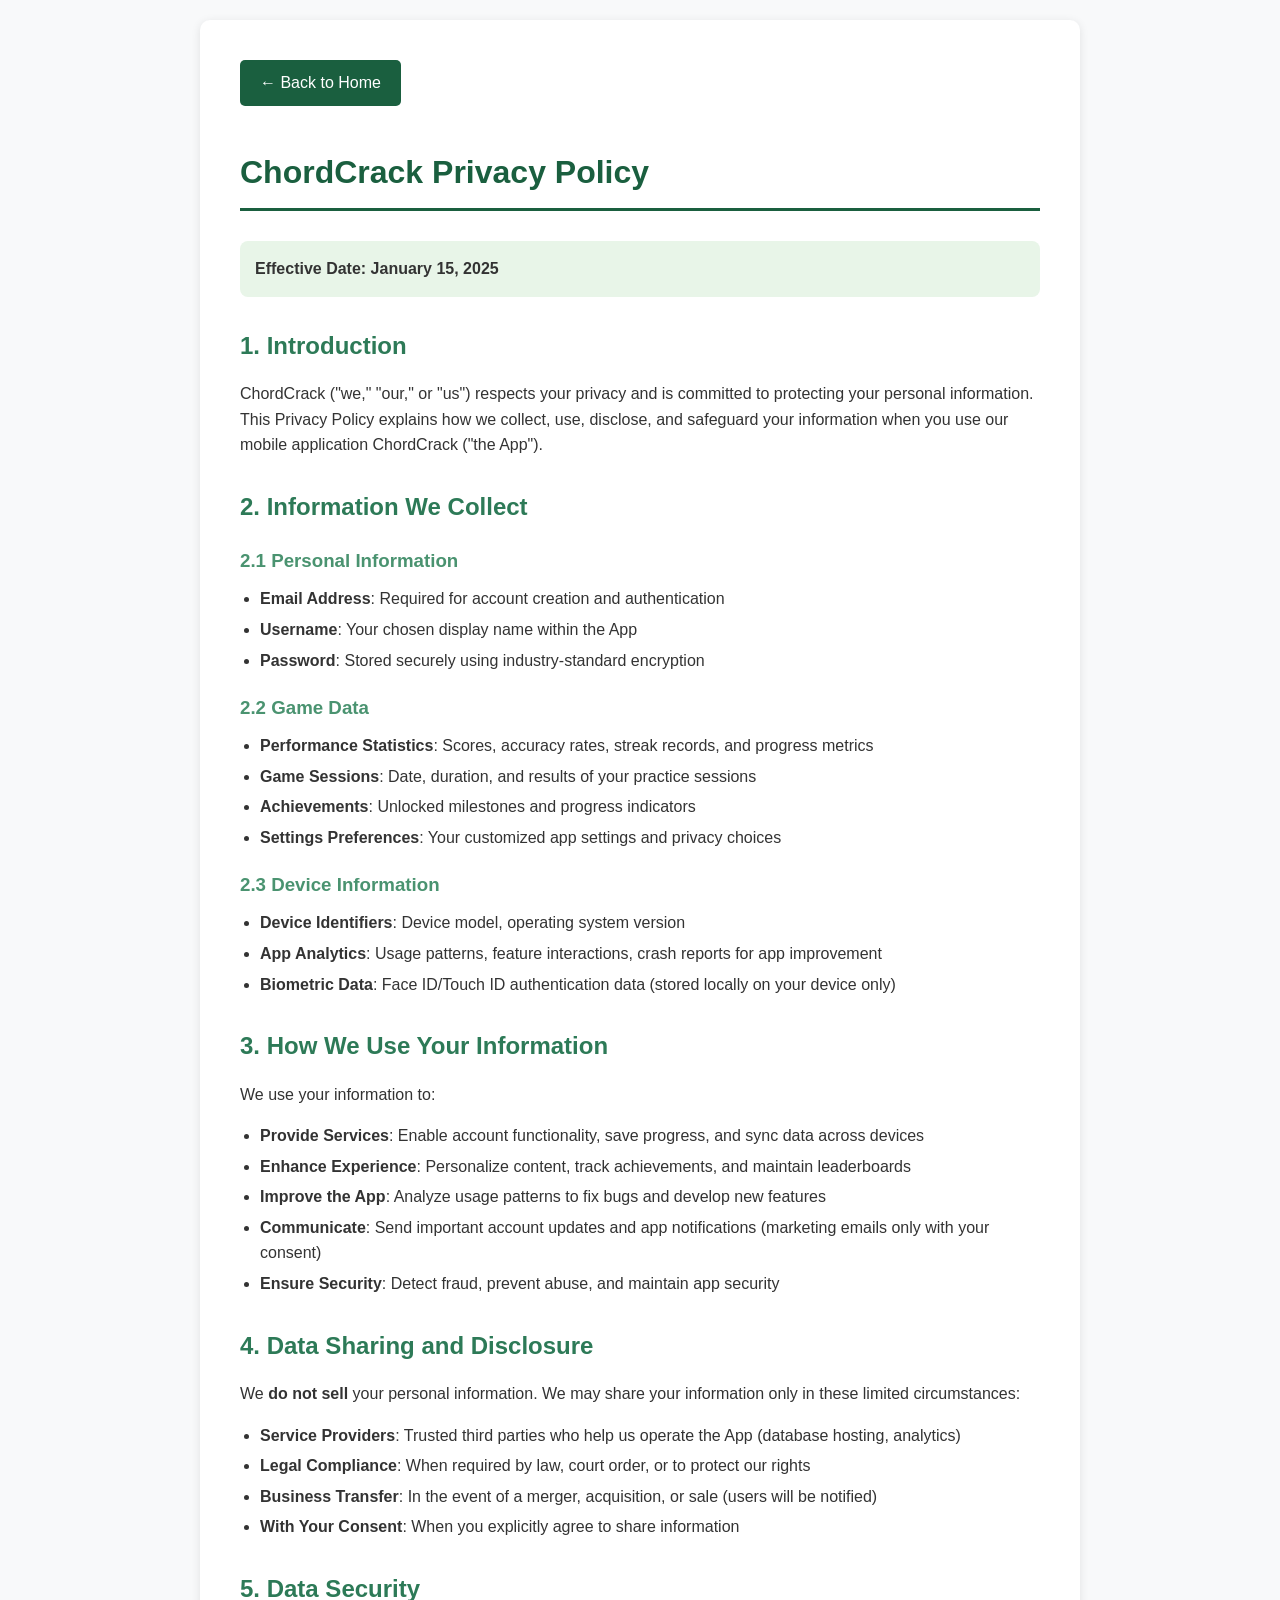
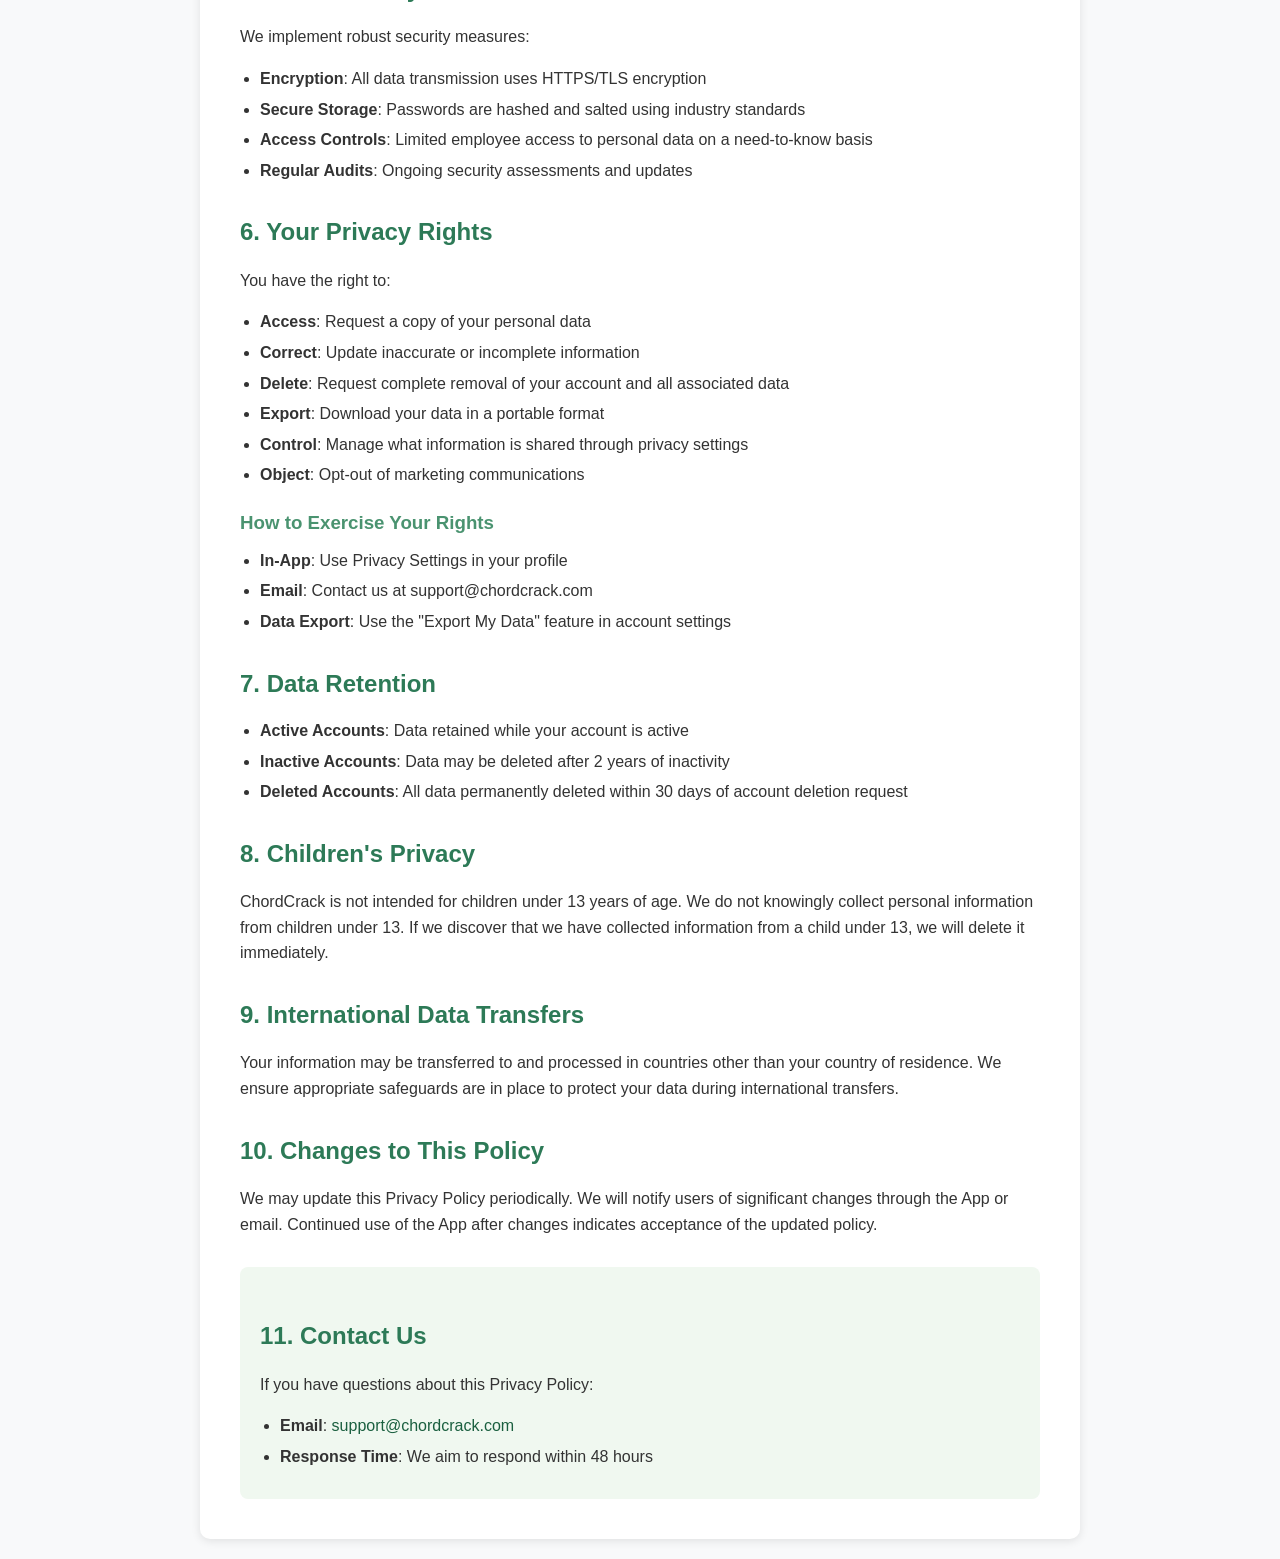
==== commit 5526690a: "Adding support" ====
--- a/privacy.html
+++ b/privacy.html
@@ -10,43 +10,37 @@
             line-height: 1.6;
             margin: 0;
             padding: 20px;
-            background-color: rgb(15, 33, 47);
-            color: rgb(240, 245, 247);
+            background-color: #f8f9fa;
+            color: #333;
         }
         .container {
             max-width: 800px;
             margin: 0 auto;
-            background: rgb(36, 56, 66);
+            background: white;
             padding: 40px;
-            border-radius: 16px;
-            box-shadow: 0 10px 30px rgba(0,0,0,0.3);
-            border: 1px solid rgba(51, 199, 140, 0.2);
+            border-radius: 10px;
+            box-shadow: 0 2px 10px rgba(0,0,0,0.1);
         }
         h1 {
-            color: rgb(51, 199, 140);
-            border-bottom: 3px solid rgb(51, 199, 140);
+            color: #1a5f3f;
+            border-bottom: 3px solid #1a5f3f;
             padding-bottom: 10px;
             margin-bottom: 30px;
-            background: linear-gradient(135deg, rgb(51, 199, 140), rgb(102, 219, 153));
-            -webkit-background-clip: text;
-            -webkit-text-fill-color: transparent;
-            background-clip: text;
         }
         h2 {
-            color: rgb(102, 219, 153);
+            color: #2d7a57;
             margin-top: 30px;
             margin-bottom: 15px;
         }
         h3 {
-            color: rgb(127, 229, 166);
+            color: #4a9370;
             margin-top: 20px;
             margin-bottom: 10px;
         }
         .effective-date {
-            background-color: rgba(51, 199, 140, 0.1);
-            border: 1px solid rgba(51, 199, 140, 0.3);
+            background-color: #e8f5e8;
             padding: 15px;
-            border-radius: 12px;
+            border-radius: 8px;
             margin-bottom: 30px;
             font-weight: 600;
         }
@@ -55,33 +49,21 @@
             padding-left: 20px;
         }
         li {
-            margin: 8px 0;
+            margin: 5px 0;
         }
         .contact-info {
-            background-color: rgba(30, 46, 53, 0.8);
-            border: 1px solid rgba(51, 199, 140, 0.3);
+            background-color: #f0f8f0;
             padding: 20px;
-            border-radius: 12px;
+            border-radius: 8px;
             margin-top: 30px;
         }
-        .important-notice {
-            background-color: rgba(255, 193, 7, 0.1);
-            border: 1px solid rgba(255, 193, 7, 0.3);
-            padding: 15px;
-            border-radius: 12px;
-            margin: 20px 0;
-            border-left: 4px solid rgba(255, 193, 7, 0.7);
-        }
         a {
-            color: rgb(51, 199, 140);
+            color: #1a5f3f;
             text-decoration: none;
-            transition: color 0.2s ease;
         }
         a:hover {
-            color: rgb(102, 219, 153);
             text-decoration: underline;
         }
-<<<<<<< HEAD
         .back-link {
             display: inline-block;
             margin-bottom: 20px;
@@ -94,280 +76,114 @@
         .back-link:hover {
             background: #2d7a57;
             text-decoration: none;
-=======
-        strong {
-            color: rgb(240, 245, 247);
-        }
-        p {
-            color: rgb(240, 245, 247);
-        }
-        .header-logo {
-            display: flex;
-            align-items: center;
-            gap: 15px;
-            margin-bottom: 20px;
-        }
-        .mini-logo {
-            width: 50px;
-            height: 50px;
-            background: linear-gradient(135deg, rgb(51, 199, 140), rgb(102, 219, 153));
-            border-radius: 12px;
-            display: flex;
-            align-items: center;
-            justify-content: center;
-            flex-shrink: 0;
->>>>>>> 0f0f6cbce36d82c9452cc13412a39f9f04eaf760
         }
     </style>
 </head>
 <body>
     <div class="container">
-<<<<<<< HEAD
         <a href="index.html" class="back-link">← Back to Home</a>
         
         <h1>ChordCrack Privacy Policy</h1>
-=======
-        <div class="header-logo">
-            <div class="mini-logo">
-                <svg width="32" height="32" viewBox="0 0 400 400" fill="none" xmlns="http://www.w3.org/2000/svg">
-                    <!-- Guitar pick outline -->
-                    <path d="M200 50C120 50 50 100 50 170C50 220 80 270 120 310C140 330 160 350 180 370C190 380 195 385 200 385C205 385 210 380 220 370C240 350 260 330 280 310C320 270 350 220 350 170C350 100 280 50 200 50Z" 
-                          stroke="rgba(255,255,255,0.9)" 
-                          stroke-width="8" 
-                          fill="none"/>
-                    
-                    <!-- Guitar strings -->
-                    <line x1="160" y1="120" x2="160" y2="280" stroke="rgba(255,255,255,0.8)" stroke-width="6" stroke-linecap="round"/>
-                    <line x1="180" y1="110" x2="180" y2="290" stroke="rgba(255,255,255,0.8)" stroke-width="6" stroke-linecap="round"/>
-                    <line x1="200" y1="105" x2="200" y2="295" stroke="rgba(255,255,255,0.8)" stroke-width="6" stroke-linecap="round"/>
-                    <line x1="220" y1="110" x2="220" y2="290" stroke="rgba(255,255,255,0.8)" stroke-width="6" stroke-linecap="round"/>
-                    <line x1="240" y1="120" x2="240" y2="280" stroke="rgba(255,255,255,0.8)" stroke-width="6" stroke-linecap="round"/>
-                    
-                    <!-- Crossbar (fret) -->
-                    <line x1="140" y1="200" x2="260" y2="200" stroke="rgba(255,255,255,0.9)" stroke-width="8" stroke-linecap="round"/>
-                </svg>
-            </div>
-            <h1>ChordCrack Privacy Policy</h1>
-        </div>
->>>>>>> 0f0f6cbce36d82c9452cc13412a39f9f04eaf760
         
         <div class="effective-date">
-            <strong>Effective Date:</strong> January 15, 2025 | <strong>Last Updated:</strong> January 15, 2025
-        </div>
-
-        <div class="important-notice">
-            <strong>Important:</strong> This policy complies with Apple App Store requirements, GDPR, and CCPA. By using ChordCrack, you agree to the collection and use of information in accordance with this policy.
+            <strong>Effective Date:</strong> January 15, 2025
         </div>
 
         <h2>1. Introduction</h2>
         <p>ChordCrack ("we," "our," or "us") respects your privacy and is committed to protecting your personal information. This Privacy Policy explains how we collect, use, disclose, and safeguard your information when you use our mobile application ChordCrack ("the App").</p>
-        <p><strong>Data Controller:</strong> ChordCrack is the data controller for your personal information.</p>
 
         <h2>2. Information We Collect</h2>
 
-        <h3>2.1 Personal Information You Provide</h3>
+        <h3>2.1 Personal Information</h3>
         <ul>
-            <li><strong>Email Address</strong>: Required for account creation, authentication, and communication</li>
+            <li><strong>Email Address</strong>: Required for account creation and authentication</li>
             <li><strong>Username</strong>: Your chosen display name within the App</li>
-            <li><strong>Password</strong>: Stored securely using industry-standard encryption (we never store plain text passwords)</li>
-            <li><strong>Apple Sign-In Information</strong>: When using Apple Sign-In, we receive your Apple ID, name (if shared), and email address (real or private relay)</li>
+            <li><strong>Password</strong>: Stored securely using industry-standard encryption</li>
         </ul>
 
-        <h3>2.2 Game and Usage Data</h3>
+        <h3>2.2 Game Data</h3>
         <ul>
-            <li><strong>Performance Statistics</strong>: Scores, accuracy rates, streak records, completion times</li>
-            <li><strong>Game Sessions</strong>: Date, duration, chord types practiced, and results</li>
-            <li><strong>Achievements and Progress</strong>: Unlocked milestones and skill level progression</li>
-            <li><strong>App Preferences</strong>: Settings, privacy choices, and user interface preferences</li>
+            <li><strong>Performance Statistics</strong>: Scores, accuracy rates, streak records, and progress metrics</li>
+            <li><strong>Game Sessions</strong>: Date, duration, and results of your practice sessions</li>
+            <li><strong>Achievements</strong>: Unlocked milestones and progress indicators</li>
+            <li><strong>Settings Preferences</strong>: Your customized app settings and privacy choices</li>
         </ul>
 
-        <h3>2.3 Automatically Collected Information</h3>
+        <h3>2.3 Device Information</h3>
         <ul>
-            <li><strong>Device Information</strong>: Device type, operating system version, app version</li>
-            <li><strong>Technical Data</strong>: IP address (for security), crash reports, performance metrics</li>
-            <li><strong>Usage Analytics</strong>: Feature usage, session duration, navigation patterns (anonymized)</li>
-            <li><strong>Biometric Authentication Data</strong>: Face ID/Touch ID authentication status (stored locally on your device only, never transmitted to our servers)</li>
+            <li><strong>Device Identifiers</strong>: Device model, operating system version</li>
+            <li><strong>App Analytics</strong>: Usage patterns, feature interactions, crash reports for app improvement</li>
+            <li><strong>Biometric Data</strong>: Face ID/Touch ID authentication data (stored locally on your device only)</li>
         </ul>
 
-        <h2>3. Third-Party Services</h2>
-        <p>We use the following trusted third-party services to provide and improve our App:</p>
-
-        <h3>3.1 Supabase (Database and Authentication)</h3>
+        <h2>3. How We Use Your Information</h2>
+        <p>We use your information to:</p>
         <ul>
-            <li><strong>Purpose</strong>: Secure cloud database for storing your game data and account information</li>
-            <li><strong>Data Shared</strong>: Account information, game statistics, user preferences</li>
-            <li><strong>Location</strong>: Data processed in secure data centers (primarily US and EU)</li>
-            <li><strong>Privacy Policy</strong>: <a href="https://supabase.com/privacy" target="_blank">https://supabase.com/privacy</a></li>
-            <li><strong>Data Protection</strong>: GDPR compliant with appropriate data processing agreements</li>
+            <li><strong>Provide Services</strong>: Enable account functionality, save progress, and sync data across devices</li>
+            <li><strong>Enhance Experience</strong>: Personalize content, track achievements, and maintain leaderboards</li>
+            <li><strong>Improve the App</strong>: Analyze usage patterns to fix bugs and develop new features</li>
+            <li><strong>Communicate</strong>: Send important account updates and app notifications (marketing emails only with your consent)</li>
+            <li><strong>Ensure Security</strong>: Detect fraud, prevent abuse, and maintain app security</li>
         </ul>
 
-        <h3>3.2 Apple Services</h3>
+        <h2>4. Data Sharing and Disclosure</h2>
+        <p>We <strong>do not sell</strong> your personal information. We may share your information only in these limited circumstances:</p>
         <ul>
-            <li><strong>Apple Sign-In</strong>: For secure authentication with privacy-focused features</li>
-            <li><strong>iCloud Sync</strong>: For backing up your preferences and settings (if enabled)</li>
-            <li><strong>App Store Analytics</strong>: Basic app performance and crash reporting</li>
+            <li><strong>Service Providers</strong>: Trusted third parties who help us operate the App (database hosting, analytics)</li>
+            <li><strong>Legal Compliance</strong>: When required by law, court order, or to protect our rights</li>
+            <li><strong>Business Transfer</strong>: In the event of a merger, acquisition, or sale (users will be notified)</li>
+            <li><strong>With Your Consent</strong>: When you explicitly agree to share information</li>
         </ul>
 
-        <h2>4. How We Use Your Information</h2>
-        <p><strong>Legal Basis for Processing (GDPR):</strong></p>
+        <h2>5. Data Security</h2>
+        <p>We implement robust security measures:</p>
         <ul>
-            <li><strong>Contract Performance</strong>: To provide app services you've requested</li>
-            <li><strong>Legitimate Interest</strong>: To improve app performance and security</li>
-            <li><strong>Consent</strong>: For marketing communications (opt-in only)</li>
+            <li><strong>Encryption</strong>: All data transmission uses HTTPS/TLS encryption</li>
+            <li><strong>Secure Storage</strong>: Passwords are hashed and salted using industry standards</li>
+            <li><strong>Access Controls</strong>: Limited employee access to personal data on a need-to-know basis</li>
+            <li><strong>Regular Audits</strong>: Ongoing security assessments and updates</li>
         </ul>
 
-        <p><strong>We use your information to:</strong></p>
+        <h2>6. Your Privacy Rights</h2>
+        <p>You have the right to:</p>
         <ul>
-            <li><strong>Provide Core Services</strong>: Enable account functionality, save progress, sync across devices</li>
-            <li><strong>Personalize Experience</strong>: Track achievements, maintain progress, provide personalized recommendations</li>
-            <li><strong>Improve the App</strong>: Analyze usage patterns, fix bugs, develop new features</li>
-            <li><strong>Ensure Security</strong>: Detect fraud, prevent abuse, maintain data security</li>
-            <li><strong>Communication</strong>: Send account-related notifications, app updates (marketing only with explicit consent)</li>
-            <li><strong>Legal Compliance</strong>: Meet legal obligations and protect our rights</li>
+            <li><strong>Access</strong>: Request a copy of your personal data</li>
+            <li><strong>Correct</strong>: Update inaccurate or incomplete information</li>
+            <li><strong>Delete</strong>: Request complete removal of your account and all associated data</li>
+            <li><strong>Export</strong>: Download your data in a portable format</li>
+            <li><strong>Control</strong>: Manage what information is shared through privacy settings</li>
+            <li><strong>Object</strong>: Opt-out of marketing communications</li>
         </ul>
 
-        <h2>5. Data Sharing and Disclosure</h2>
-        <p><strong>We DO NOT sell your personal information to third parties.</strong></p>
-        <p>We only share your information in these limited circumstances:</p>
-
+        <h3>How to Exercise Your Rights</h3>
         <ul>
-<<<<<<< HEAD
             <li><strong>In-App</strong>: Use Privacy Settings in your profile</li>
             <li><strong>Email</strong>: Contact us at support@chordcrack.com</li>
             <li><strong>Data Export</strong>: Use the "Export My Data" feature in account settings</li>
-=======
-            <li><strong>Service Providers</strong>: Trusted partners who help operate the App (Supabase for database services) under strict data processing agreements</li>
-            <li><strong>Legal Requirements</strong>: When required by law, court order, or to protect our legal rights</li>
-            <li><strong>Business Transfers</strong>: In the event of a merger or acquisition (users will be notified with opportunity to delete data)</li>
-            <li><strong>Security Purposes</strong>: To prevent fraud or security threats</li>
-            <li><strong>Your Consent</strong>: When you explicitly agree to share information</li>
->>>>>>> 0f0f6cbce36d82c9452cc13412a39f9f04eaf760
         </ul>
 
-        <h2>6. Data Security</h2>
-        <p>We implement industry-standard security measures:</p>
+        <h2>7. Data Retention</h2>
         <ul>
-            <li><strong>Encryption in Transit</strong>: All data transmission uses HTTPS/TLS 1.3 encryption</li>
-            <li><strong>Encryption at Rest</strong>: Database storage is encrypted using AES-256</li>
-            <li><strong>Password Security</strong>: Passwords are hashed using bcrypt with salt</li>
-            <li><strong>Access Controls</strong>: Limited employee access on need-to-know basis</li>
-            <li><strong>Regular Security Audits</strong>: Ongoing assessments and updates</li>
-            <li><strong>Incident Response</strong>: Procedures in place for potential security breaches</li>
+            <li><strong>Active Accounts</strong>: Data retained while your account is active</li>
+            <li><strong>Inactive Accounts</strong>: Data may be deleted after 2 years of inactivity</li>
+            <li><strong>Deleted Accounts</strong>: All data permanently deleted within 30 days of account deletion request</li>
         </ul>
 
-        <h2>7. Your Privacy Rights</h2>
-        <p>Under GDPR, CCPA, and other privacy laws, you have the following rights:</p>
+        <h2>8. Children's Privacy</h2>
+        <p>ChordCrack is not intended for children under 13 years of age. We do not knowingly collect personal information from children under 13. If we discover that we have collected information from a child under 13, we will delete it immediately.</p>
 
-        <h3>7.1 Access and Portability</h3>
-        <ul>
-            <li><strong>Right to Access</strong>: Request a copy of all personal data we hold about you</li>
-            <li><strong>Data Portability</strong>: Download your data in a machine-readable format</li>
-        </ul>
+        <h2>9. International Data Transfers</h2>
+        <p>Your information may be transferred to and processed in countries other than your country of residence. We ensure appropriate safeguards are in place to protect your data during international transfers.</p>
 
-        <h3>7.2 Correction and Deletion</h3>
-        <ul>
-            <li><strong>Right to Rectification</strong>: Correct inaccurate or incomplete information</li>
-            <li><strong>Right to Erasure</strong>: Request complete deletion of your account and all associated data</li>
-            <li><strong>Right to Object</strong>: Opt-out of certain data processing activities</li>
-        </ul>
-
-        <h3>7.3 Control and Limitation</h3>
-        <ul>
-            <li><strong>Data Minimization</strong>: We only collect data necessary for app functionality</li>
-            <li><strong>Processing Limitation</strong>: Request restrictions on how we process your data</li>
-            <li><strong>Marketing Opt-out</strong>: Unsubscribe from marketing communications at any time</li>
-        </ul>
-
-        <h3>7.4 How to Exercise Your Rights</h3>
-        <ul>
-            <li><strong>In-App Controls</strong>: Profile → Privacy Settings → Manage Data</li>
-            <li><strong>Data Export</strong>: Profile → Account Settings → Export My Data</li>
-            <li><strong>Account Deletion</strong>: Profile → Account Settings → Delete Account</li>
-            <li><strong>Email Requests</strong>: Contact <a href="mailto:chordcrackhelp@gmail.com">chordcrackhelp@gmail.com</a></li>
-            <li><strong>Response Time</strong>: We respond to requests within 30 days (sooner when possible)</li>
-        </ul>
-
-        <h2>8. Data Retention</h2>
-        <ul>
-            <li><strong>Active Accounts</strong>: Data retained while your account remains active and functional</li>
-            <li><strong>Inactive Accounts</strong>: Accounts inactive for 3 years may be archived or deleted</li>
-            <li><strong>Deleted Accounts</strong>: All personal data permanently deleted within 30 days of deletion request</li>
-            <li><strong>Legal Requirements</strong>: Some data may be retained longer if required by law</li>
-            <li><strong>Anonymized Analytics</strong>: Aggregated, anonymized usage data may be retained for app improvement</li>
-        </ul>
-
-        <h2>9. Children's Privacy (COPPA Compliance)</h2>
-        <p>ChordCrack is not intended for children under 13 years of age. We do not knowingly collect personal information from children under 13. If we discover that we have collected information from a child under 13, we will:</p>
-        <ul>
-            <li>Delete the information immediately</li>
-            <li>Notify the child's parent or guardian if contact information is available</li>
-            <li>Suspend the account until proper parental consent is obtained</li>
-        </ul>
-        <p>If you are a parent or guardian and believe your child has provided us with personal information, please contact us at <a href="mailto:chordcrackhelp@gmail.com">chordcrackhelp@gmail.com</a>.</p>
-
-        <h2>10. International Data Transfers</h2>
-        <p>Your information may be transferred to and processed in countries other than your country of residence, including the United States and European Union. We ensure appropriate safeguards through:</p>
-        <ul>
-            <li><strong>Adequacy Decisions</strong>: Transfers to countries with adequate data protection laws</li>
-            <li><strong>Standard Contractual Clauses</strong>: EU-approved contracts for international transfers</li>
-            <li><strong>Service Provider Agreements</strong>: Requiring third parties to meet our data protection standards</li>
-        </ul>
-
-        <h2>11. California Privacy Rights (CCPA)</h2>
-        <p>California residents have additional rights under the California Consumer Privacy Act:</p>
-        <ul>
-            <li><strong>Right to Know</strong>: Categories of personal information collected and sources</li>
-            <li><strong>Right to Delete</strong>: Request deletion of personal information</li>
-            <li><strong>Right to Opt-Out</strong>: We do not sell personal information</li>
-            <li><strong>Non-Discrimination</strong>: We will not discriminate for exercising CCPA rights</li>
-        </ul>
-
-        <h2>12. Changes to This Policy</h2>
-        <p>We may update this Privacy Policy to reflect changes in:</p>
-        <ul>
-            <li>Our data practices</li>
-            <li>Legal requirements</li>
-            <li>App features and functionality</li>
-        </ul>
-        <p><strong>Notification Process:</strong></p>
-        <ul>
-            <li><strong>Major Changes</strong>: 30-day advance notice via email and in-app notification</li>
-            <li><strong>Minor Updates</strong>: Updated effective date and notice in app</li>
-            <li><strong>Continued Use</strong>: Using the app after changes indicates acceptance</li>
-        </ul>
-
-        <h2>13. Cookie Policy</h2>
-        <p>ChordCrack uses local storage and cookies for:</p>
-        <ul>
-            <li><strong>Authentication</strong>: Keeping you signed in securely</li>
-            <li><strong>Preferences</strong>: Saving your app settings</li>
-            <li><strong>Performance</strong>: Caching data for faster loading</li>
-        </ul>
-        <p>We do not use tracking cookies or advertising cookies.</p>
+        <h2>10. Changes to This Policy</h2>
+        <p>We may update this Privacy Policy periodically. We will notify users of significant changes through the App or email. Continued use of the App after changes indicates acceptance of the updated policy.</p>
 
         <div class="contact-info">
-            <h2>14. Contact Information</h2>
-            <p><strong>Data Protection Officer / Privacy Team:</strong></p>
+            <h2>11. Contact Us</h2>
+            <p>If you have questions about this Privacy Policy:</p>
             <ul>
-<<<<<<< HEAD
                 <li><strong>Email</strong>: <a href="mailto:support@chordcrack.com">support@chordcrack.com</a></li>
                 <li><strong>Response Time</strong>: We aim to respond within 48 hours</li>
-=======
-                <li><strong>Email</strong>: <a href="mailto:chordcrackhelp@gmail.com">chordcrackhelp@gmail.com</a></li>
-                <li><strong>Subject Line</strong>: "Privacy Request" for faster processing</li>
-                <li><strong>Response Time</strong>: Within 48 hours for urgent matters, 30 days for formal requests</li>
-                <li><strong>Languages</strong>: English</li>
-            </ul>
-
-            <h3>Supervisory Authority</h3>
-            <p>If you are in the EU and have concerns about our data practices, you may contact your local data protection authority.</p>
-
-            <h3>App Information</h3>
-            <ul>
-                <li><strong>App Name</strong>: ChordCrack</li>
-                <li><strong>Developer</strong>: Michael Maaseide</li>
-                <li><strong>Version</strong>: 1.0.0</li>
->>>>>>> 0f0f6cbce36d82c9452cc13412a39f9f04eaf760
             </ul>
         </div>
     </div>
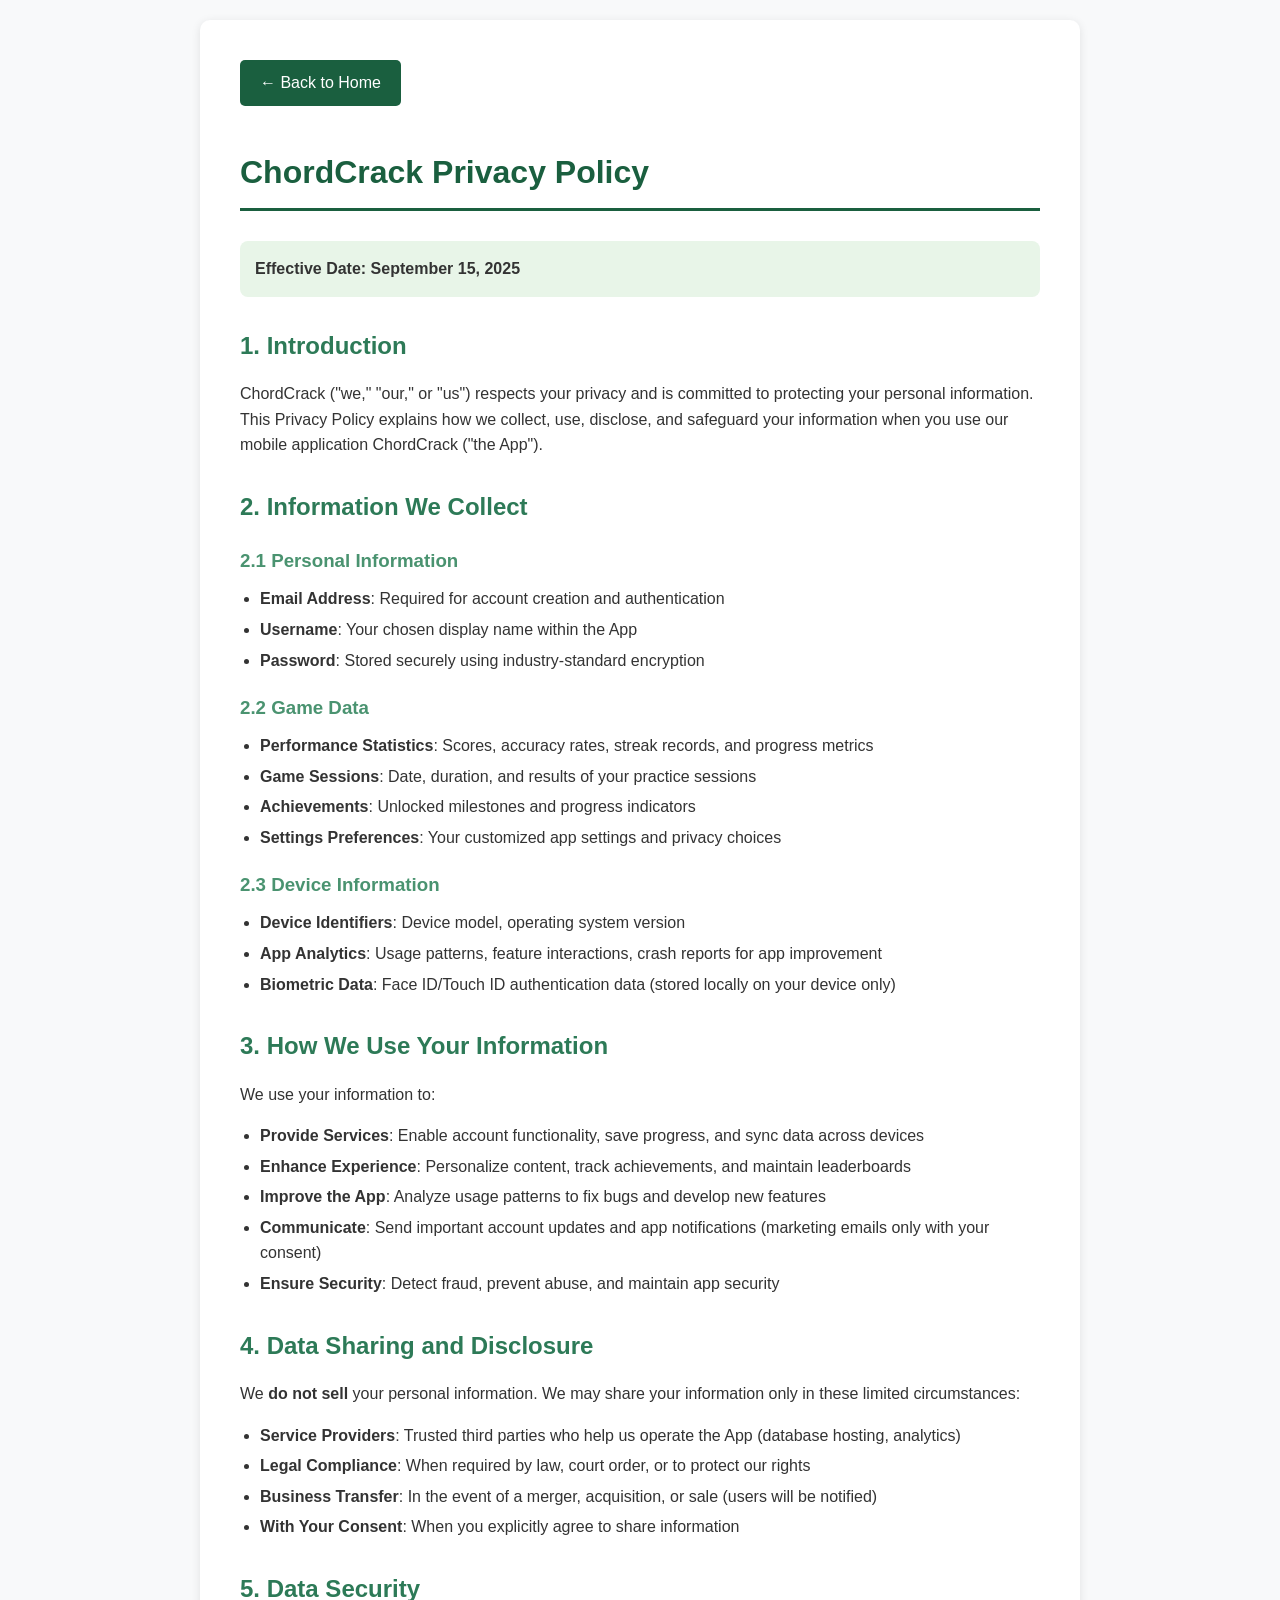
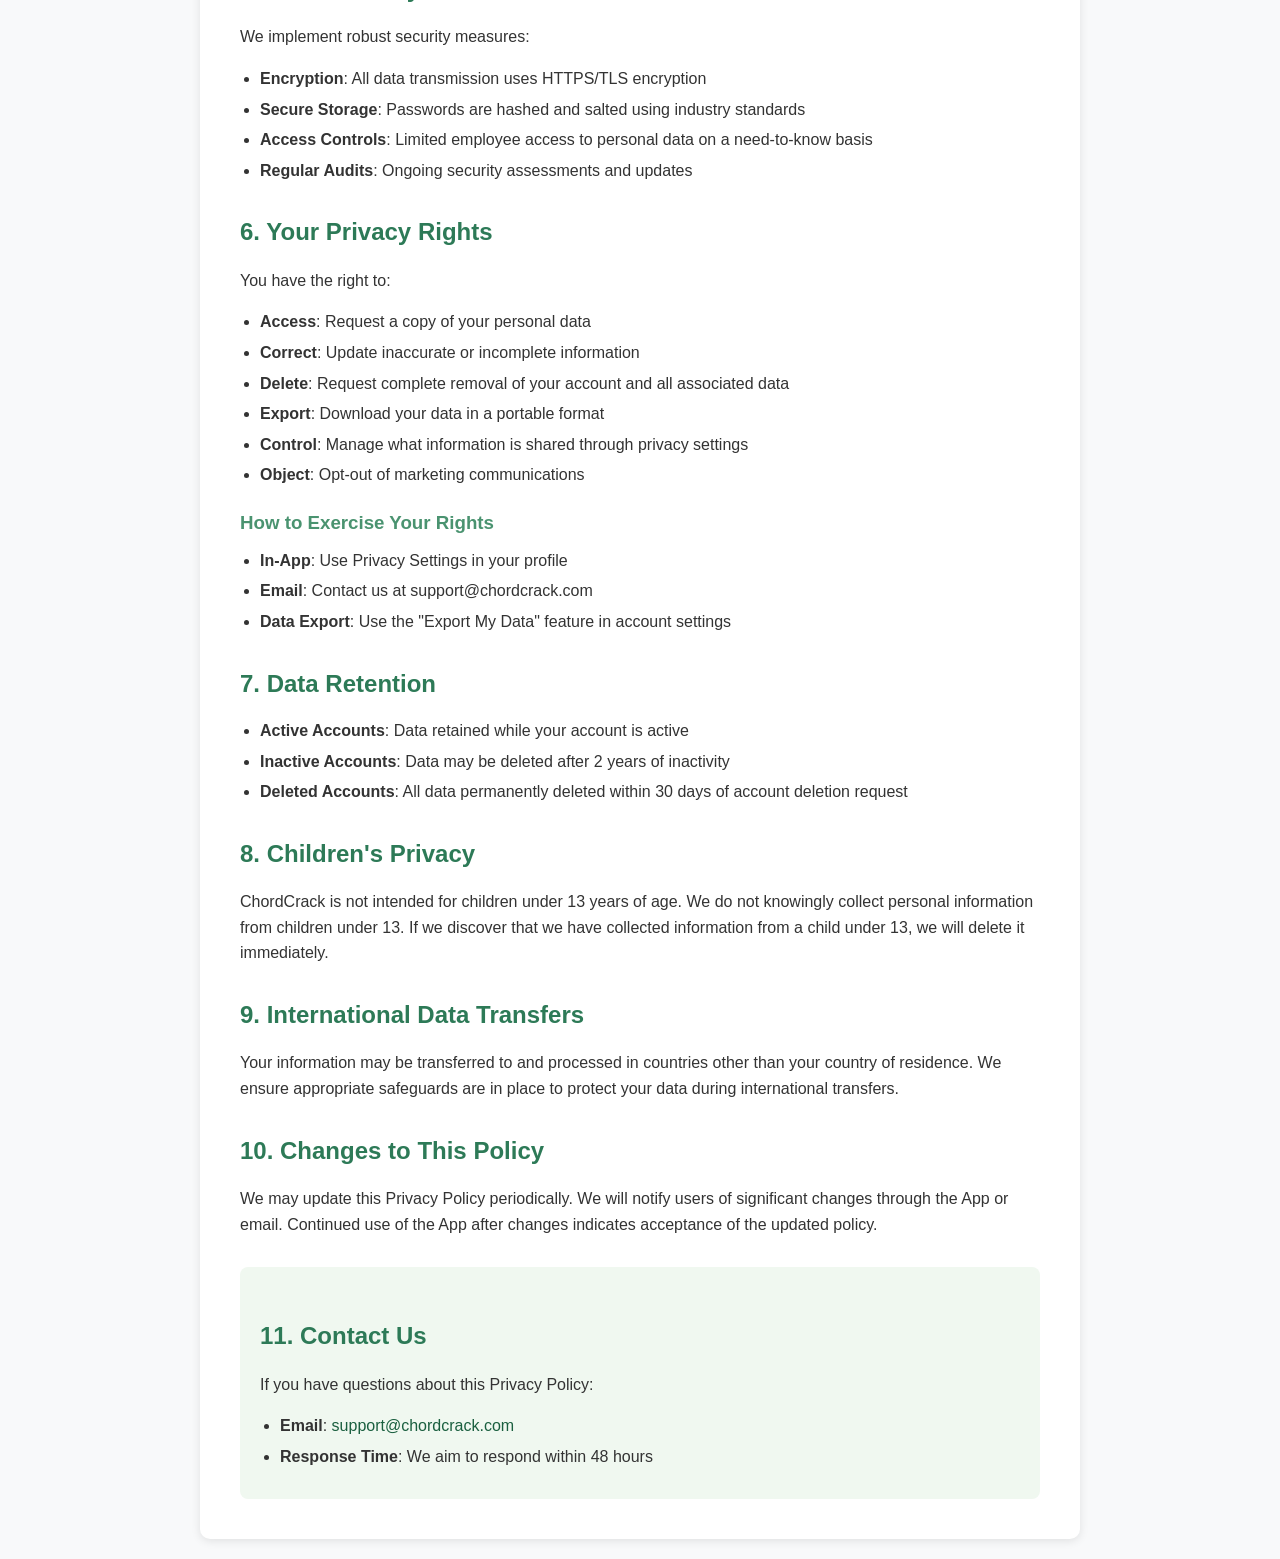
==== commit cc8c9011: "date fix" ====
--- a/privacy.html
+++ b/privacy.html
@@ -86,7 +86,7 @@
         <h1>ChordCrack Privacy Policy</h1>
         
         <div class="effective-date">
-            <strong>Effective Date:</strong> January 15, 2025
+            <strong>Effective Date:</strong> September 15, 2025
         </div>
 
         <h2>1. Introduction</h2>
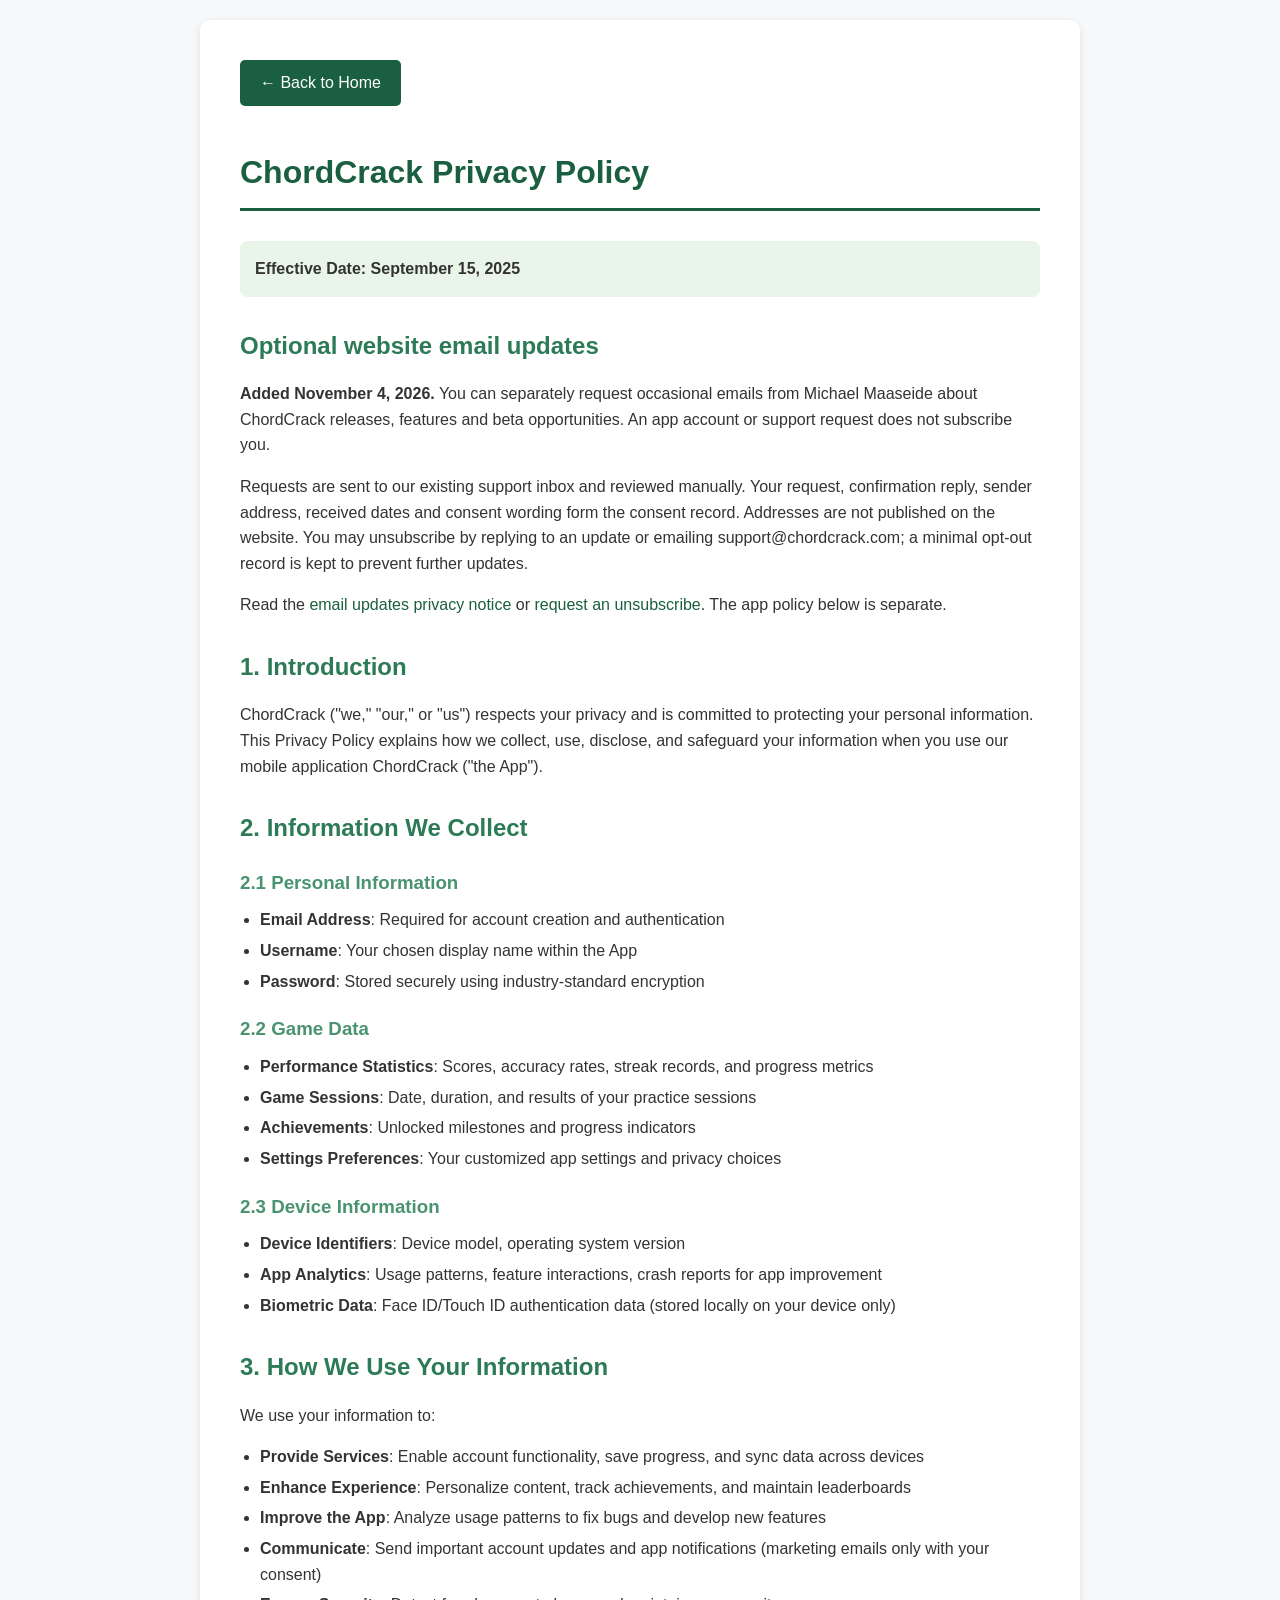
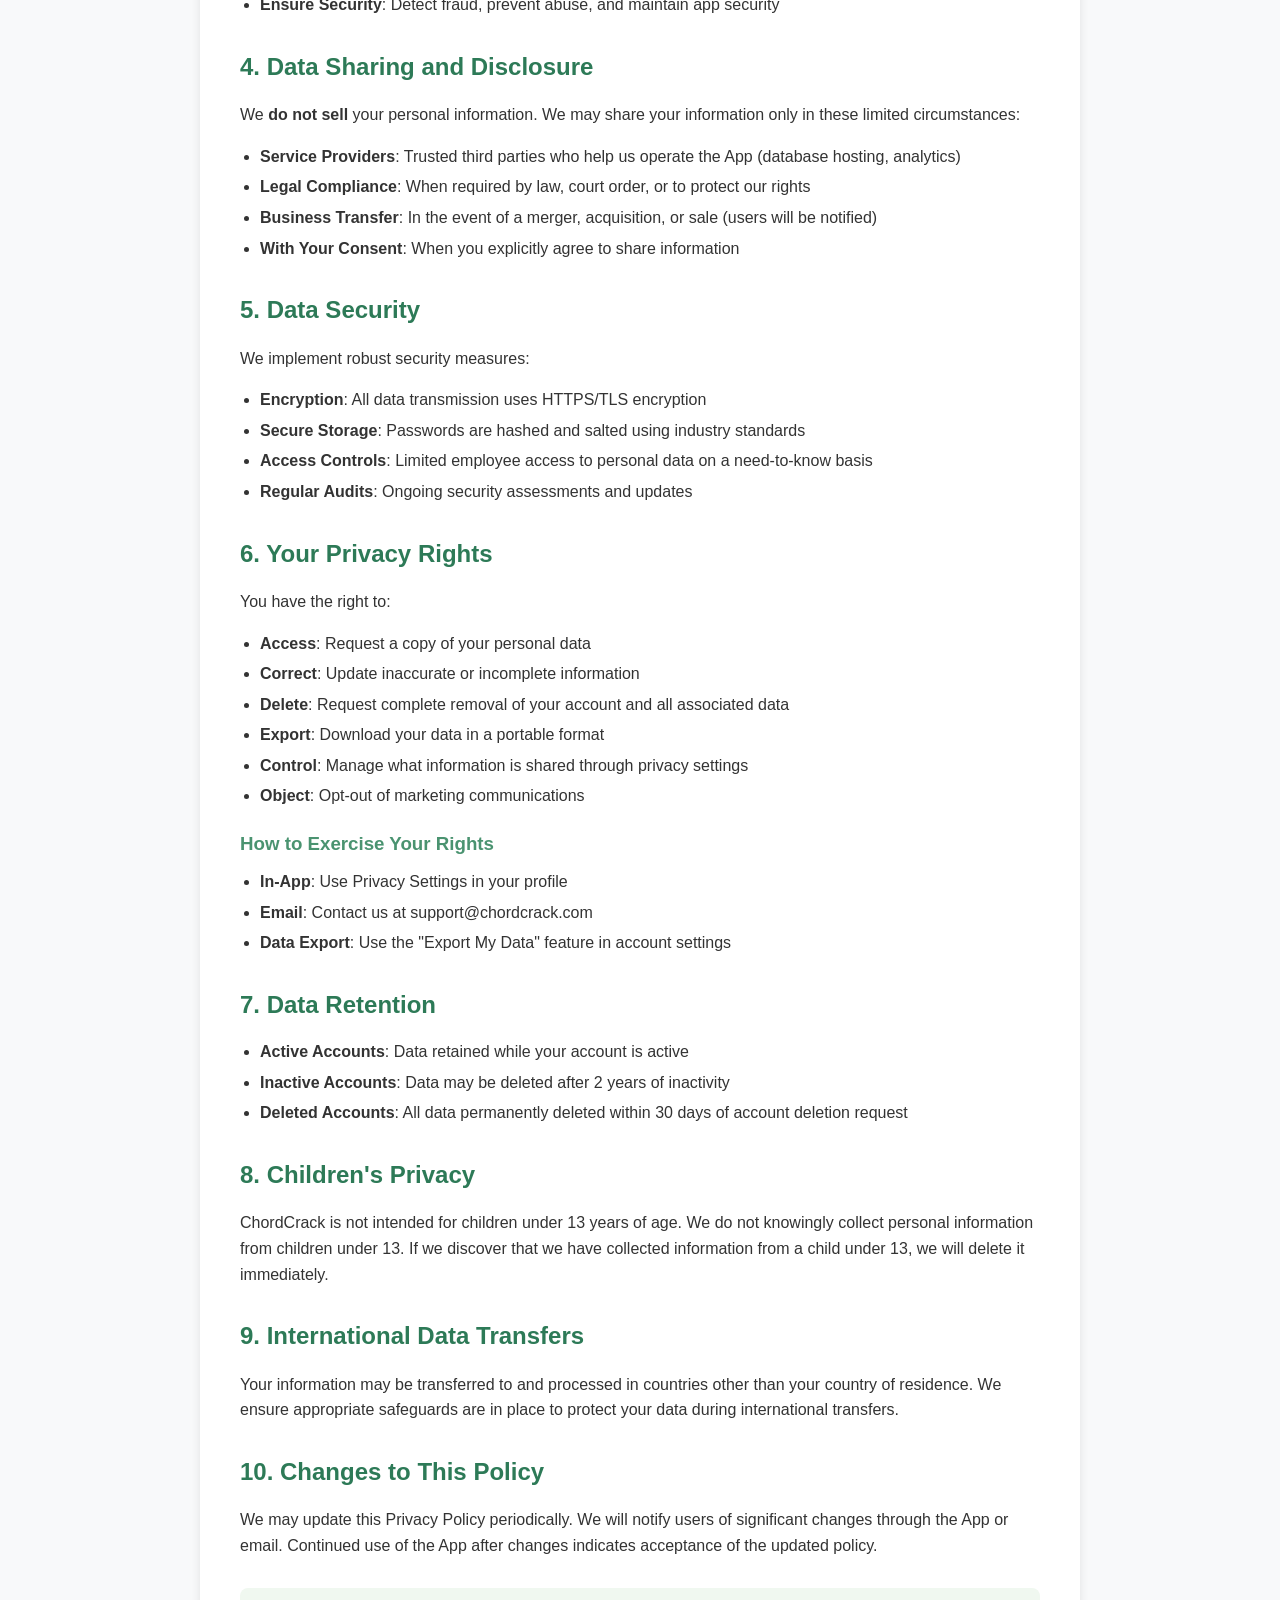
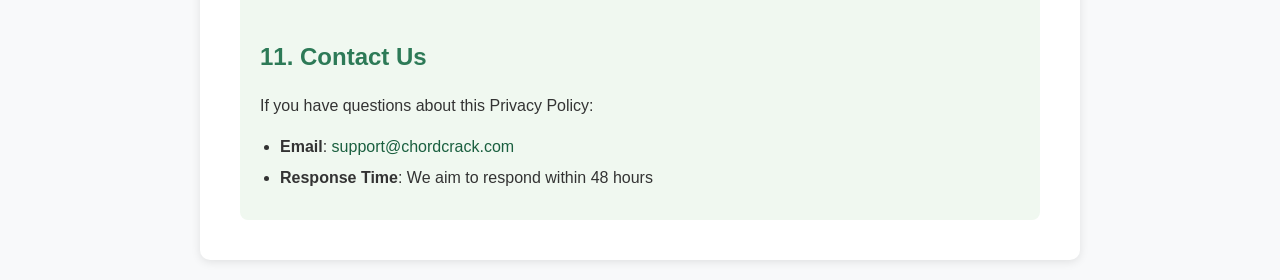
==== commit 966b3dc5: "Prepare optional email updates request and unsubscribe flow" ====
--- a/privacy.html
+++ b/privacy.html
@@ -88,6 +88,13 @@
         <div class="effective-date">
             <strong>Effective Date:</strong> September 15, 2025
         </div>
+
+        <section id="email-updates" aria-labelledby="email-updates-title">
+            <h2 id="email-updates-title">Optional website email updates</h2>
+            <p><strong>Added November 4, 2026.</strong> You can separately request occasional emails from Michael Maaseide about ChordCrack releases, features and beta opportunities. An app account or support request does not subscribe you.</p>
+            <p>Requests are sent to our existing support inbox and reviewed manually. Your request, confirmation reply, sender address, received dates and consent wording form the consent record. Addresses are not published on the website. You may unsubscribe by replying to an update or emailing support@chordcrack.com; a minimal opt-out record is kept to prevent further updates.</p>
+            <p>Read the <a href="updates.html#privacy">email updates privacy notice</a> or <a href="updates.html#unsubscribe">request an unsubscribe</a>. The app policy below is separate.</p>
+        </section>
 
         <h2>1. Introduction</h2>
         <p>ChordCrack ("we," "our," or "us") respects your privacy and is committed to protecting your personal information. This Privacy Policy explains how we collect, use, disclose, and safeguard your information when you use our mobile application ChordCrack ("the App").</p>
